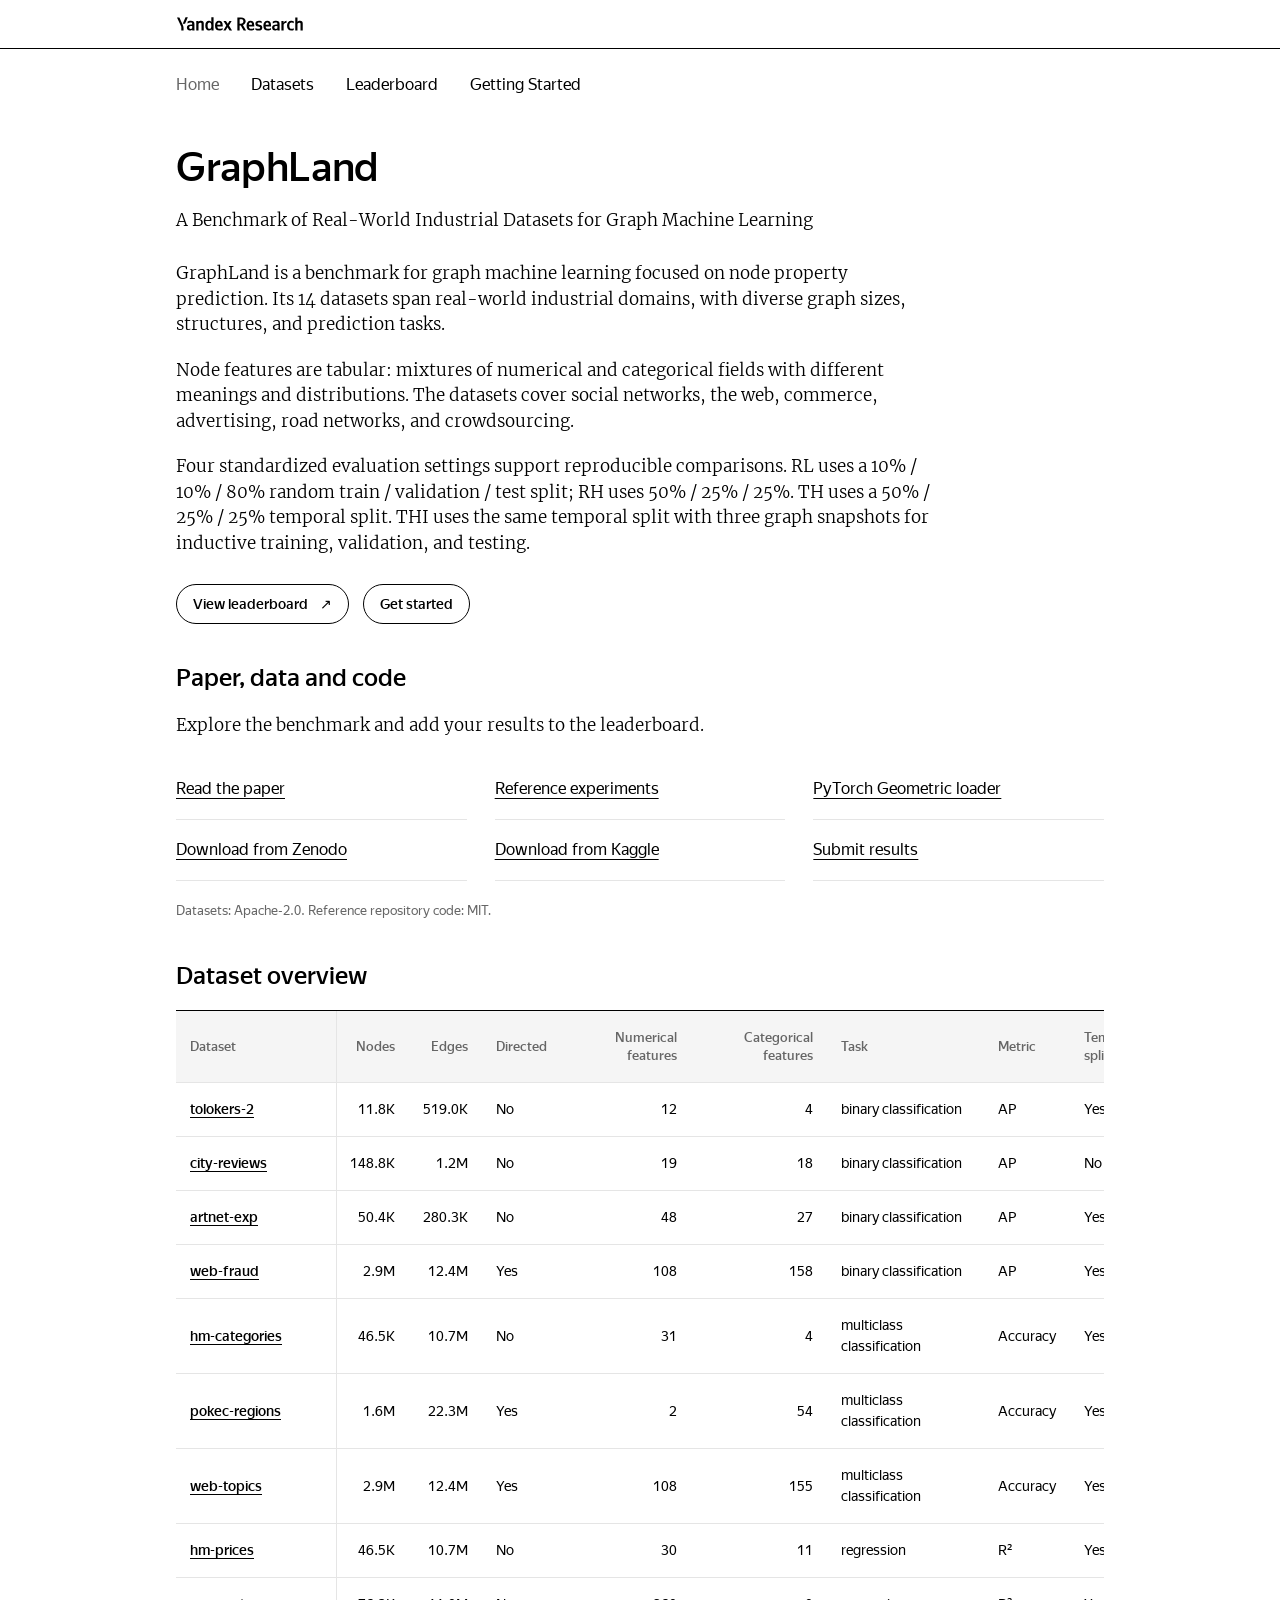
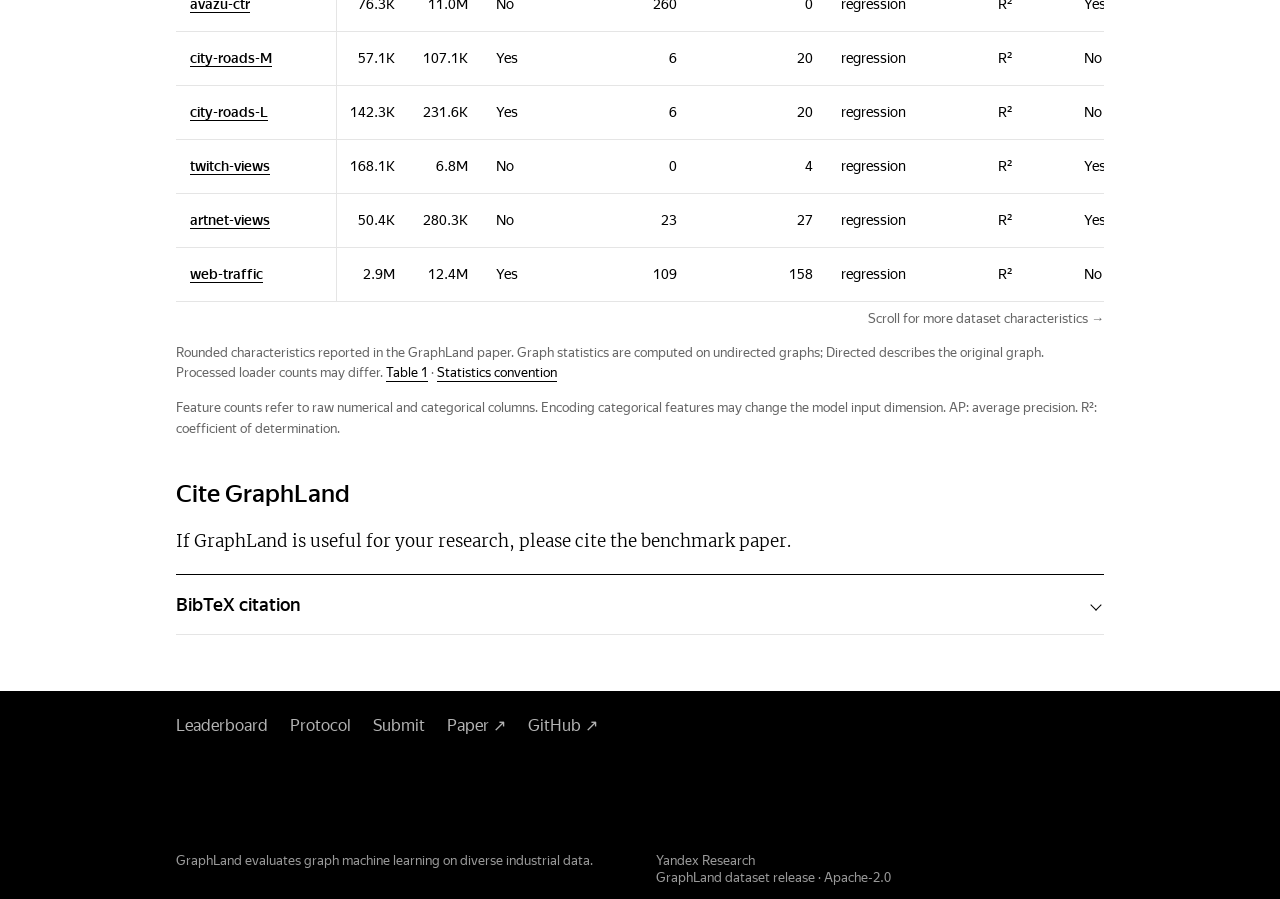
==== site/index.html @ 280f6767 "Add complete readable print layouts for GraphLand pages and model details" ====
<!doctype html>
<html lang="en">
<head>
  <meta charset="utf-8">
  <meta name="viewport" content="width=device-width, initial-scale=1">
  <meta name="description" content="GraphLand: 14 industrial graph datasets, reproducible evaluation settings, documentation and model results.">
  <meta name="theme-color" content="#fff">
  <title>GraphLand: A Benchmark of Real-World Industrial Datasets for Graph Machine Learning · GraphLand</title>
  <link rel="icon" href="favicon.svg" type="image/svg+xml">
  <link rel="preload" href="assets/brand/ys-text-regular.woff2" as="font" type="font/woff2" crossorigin>
  <link rel="preload" href="assets/brand/ys-text-medium.woff2" as="font" type="font/woff2" crossorigin>
  <link rel="preload" href="assets/brand/merriweather-light.woff2" as="font" type="font/woff2" crossorigin>
  <link rel="stylesheet" href="assets/styles.css">
  <script src="assets/navigation.js" defer></script>
  <link rel="stylesheet" href="assets/print.css" media="print">
  <script src="assets/print.js" defer></script>
</head>
<body data-page="home">
<a class="skip-link" href="#main-content">Skip to content</a>
<header class="site-header" data-site-header>
    <div class="shell header-inner">
      <a class="wordmark" href="https://research.yandex.com/" aria-label="Yandex Research home">
        <img class="wordmark-yandex" src="assets/brand/yandex.svg" width="83" height="31" alt="">
        <img class="wordmark-research" src="assets/brand/research.svg" width="99" height="31" alt="">
      </a>

    </div>
  </header><nav class="project-navigation shell" aria-label="GraphLand sections"><a href="index.html" aria-current="page">Home</a><a href="datasets.html">Datasets</a><a href="leaderboard.html">Leaderboard</a><a href="getting-started.html">Getting Started</a></nav><main id="main-content" class="project-page" tabindex="-1"><section class="shell page-intro"><h1>GraphLand</h1><p class="page-lead">A Benchmark of Real-World Industrial Datasets for Graph Machine Learning</p></section><section class="shell article-copy"><p>GraphLand is a benchmark for graph machine learning focused on node property prediction. Its 14 datasets span real-world industrial domains, with diverse graph sizes, structures, and prediction tasks.</p><p>Node features are tabular: mixtures of numerical and categorical fields with different meanings and distributions. The datasets cover social networks, the web, commerce, advertising, road networks, and crowdsourcing.</p><p>Four standardized evaluation settings support reproducible comparisons. RL uses a 10% / 10% / 80% random train / validation / test split; RH uses 50% / 25% / 25%. TH uses a 50% / 25% / 25% temporal split. THI uses the same temporal split with three graph snapshots for inductive training, validation, and testing.</p><div class="page-actions"><a class="button" href="leaderboard.html">View leaderboard <span aria-hidden="true">↗</span></a><a class="button button-secondary" href="getting-started.html">Get started</a></div></section><section class="shell page-section"><h2>Paper, data and code</h2><p class="section-description">Explore the benchmark and add your results to the leaderboard.</p><ul class="project-resources"><li><a class="text-link" href="https://arxiv.org/abs/2409.14500" target="_blank" rel="noopener noreferrer">Read the paper</a></li><li><a class="text-link" href="https://github.com/yandex-research/graphland" target="_blank" rel="noopener noreferrer">Reference experiments</a></li><li><a class="text-link" href="https://pytorch-geometric.readthedocs.io/en/stable/generated/torch_geometric.datasets.GraphLandDataset.html" target="_blank" rel="noopener noreferrer">PyTorch Geometric loader</a></li><li><a class="text-link" href="https://zenodo.org/records/16895532" target="_blank" rel="noopener noreferrer">Download from Zenodo</a></li><li><a class="text-link" href="https://www.kaggle.com/datasets/bazhenovgleb/graphland" target="_blank" rel="noopener noreferrer">Download from Kaggle</a></li><li><a class="text-link" href="https://github.com/ermakov-petr/graphland/issues/new/choose">Submit results</a></li></ul><p class="section-note">Datasets: Apache-2.0. Reference repository code: MIT.</p></section><section class="shell page-section"><h2>Dataset overview</h2><div class="catalog-scroll" role="region" aria-label="GraphLand dataset characteristics" tabindex="0"><table class="data-table dataset-catalog"><caption class="visually-hidden">Characteristics of the 14 GraphLand datasets</caption><thead><tr><th scope="col">Dataset</th><th scope="col">Nodes</th><th scope="col">Edges</th><th scope="col">Directed</th><th scope="col">Numerical features</th><th scope="col">Categorical features</th><th scope="col">Task</th><th scope="col">Metric</th><th scope="col">Temporal split</th></tr></thead><tbody><tr><th scope="row"><a href="datasets.html#tolokers-2">tolokers-2</a></th><td data-print-label="Nodes">11.8K</td><td data-print-label="Edges">519.0K</td><td data-print-label="Directed">No</td><td data-print-label="Numerical features">12</td><td data-print-label="Categorical features">4</td><td data-print-label="Task">binary classification</td><td data-print-label="Metric">AP</td><td data-print-label="Temporal split">Yes</td></tr><tr><th scope="row"><a href="datasets.html#city-reviews">city-reviews</a></th><td data-print-label="Nodes">148.8K</td><td data-print-label="Edges">1.2M</td><td data-print-label="Directed">No</td><td data-print-label="Numerical features">19</td><td data-print-label="Categorical features">18</td><td data-print-label="Task">binary classification</td><td data-print-label="Metric">AP</td><td data-print-label="Temporal split">No</td></tr><tr><th scope="row"><a href="datasets.html#artnet-exp">artnet-exp</a></th><td data-print-label="Nodes">50.4K</td><td data-print-label="Edges">280.3K</td><td data-print-label="Directed">No</td><td data-print-label="Numerical features">48</td><td data-print-label="Categorical features">27</td><td data-print-label="Task">binary classification</td><td data-print-label="Metric">AP</td><td data-print-label="Temporal split">Yes</td></tr><tr><th scope="row"><a href="datasets.html#web-fraud">web-fraud</a></th><td data-print-label="Nodes">2.9M</td><td data-print-label="Edges">12.4M</td><td data-print-label="Directed">Yes</td><td data-print-label="Numerical features">108</td><td data-print-label="Categorical features">158</td><td data-print-label="Task">binary classification</td><td data-print-label="Metric">AP</td><td data-print-label="Temporal split">Yes</td></tr><tr><th scope="row"><a href="datasets.html#hm-categories">hm-categories</a></th><td data-print-label="Nodes">46.5K</td><td data-print-label="Edges">10.7M</td><td data-print-label="Directed">No</td><td data-print-label="Numerical features">31</td><td data-print-label="Categorical features">4</td><td data-print-label="Task">multiclass classification</td><td data-print-label="Metric">Accuracy</td><td data-print-label="Temporal split">Yes</td></tr><tr><th scope="row"><a href="datasets.html#pokec-regions">pokec-regions</a></th><td data-print-label="Nodes">1.6M</td><td data-print-label="Edges">22.3M</td><td data-print-label="Directed">Yes</td><td data-print-label="Numerical features">2</td><td data-print-label="Categorical features">54</td><td data-print-label="Task">multiclass classification</td><td data-print-label="Metric">Accuracy</td><td data-print-label="Temporal split">Yes</td></tr><tr><th scope="row"><a href="datasets.html#web-topics">web-topics</a></th><td data-print-label="Nodes">2.9M</td><td data-print-label="Edges">12.4M</td><td data-print-label="Directed">Yes</td><td data-print-label="Numerical features">108</td><td data-print-label="Categorical features">155</td><td data-print-label="Task">multiclass classification</td><td data-print-label="Metric">Accuracy</td><td data-print-label="Temporal split">Yes</td></tr><tr><th scope="row"><a href="datasets.html#hm-prices">hm-prices</a></th><td data-print-label="Nodes">46.5K</td><td data-print-label="Edges">10.7M</td><td data-print-label="Directed">No</td><td data-print-label="Numerical features">30</td><td data-print-label="Categorical features">11</td><td data-print-label="Task">regression</td><td data-print-label="Metric">R²</td><td data-print-label="Temporal split">Yes</td></tr><tr><th scope="row"><a href="datasets.html#avazu-ctr">avazu-ctr</a></th><td data-print-label="Nodes">76.3K</td><td data-print-label="Edges">11.0M</td><td data-print-label="Directed">No</td><td data-print-label="Numerical features">260</td><td data-print-label="Categorical features">0</td><td data-print-label="Task">regression</td><td data-print-label="Metric">R²</td><td data-print-label="Temporal split">Yes</td></tr><tr><th scope="row"><a href="datasets.html#city-roads-M">city-roads-M</a></th><td data-print-label="Nodes">57.1K</td><td data-print-label="Edges">107.1K</td><td data-print-label="Directed">Yes</td><td data-print-label="Numerical features">6</td><td data-print-label="Categorical features">20</td><td data-print-label="Task">regression</td><td data-print-label="Metric">R²</td><td data-print-label="Temporal split">No</td></tr><tr><th scope="row"><a href="datasets.html#city-roads-L">city-roads-L</a></th><td data-print-label="Nodes">142.3K</td><td data-print-label="Edges">231.6K</td><td data-print-label="Directed">Yes</td><td data-print-label="Numerical features">6</td><td data-print-label="Categorical features">20</td><td data-print-label="Task">regression</td><td data-print-label="Metric">R²</td><td data-print-label="Temporal split">No</td></tr><tr><th scope="row"><a href="datasets.html#twitch-views">twitch-views</a></th><td data-print-label="Nodes">168.1K</td><td data-print-label="Edges">6.8M</td><td data-print-label="Directed">No</td><td data-print-label="Numerical features">0</td><td data-print-label="Categorical features">4</td><td data-print-label="Task">regression</td><td data-print-label="Metric">R²</td><td data-print-label="Temporal split">Yes</td></tr><tr><th scope="row"><a href="datasets.html#artnet-views">artnet-views</a></th><td data-print-label="Nodes">50.4K</td><td data-print-label="Edges">280.3K</td><td data-print-label="Directed">No</td><td data-print-label="Numerical features">23</td><td data-print-label="Categorical features">27</td><td data-print-label="Task">regression</td><td data-print-label="Metric">R²</td><td data-print-label="Temporal split">Yes</td></tr><tr><th scope="row"><a href="datasets.html#web-traffic">web-traffic</a></th><td data-print-label="Nodes">2.9M</td><td data-print-label="Edges">12.4M</td><td data-print-label="Directed">Yes</td><td data-print-label="Numerical features">109</td><td data-print-label="Categorical features">158</td><td data-print-label="Task">regression</td><td data-print-label="Metric">R²</td><td data-print-label="Temporal split">No</td></tr></tbody></table></div><p id="catalog-scroll-hint" class="table-scroll-hint" hidden>Scroll for more dataset characteristics <span aria-hidden="true">→</span></p><p class="table-footnote">Rounded characteristics reported in the GraphLand paper. Graph statistics are computed on undirected graphs; Directed describes the original graph. Processed loader counts may differ. <a class="text-link" href="https://arxiv.org/html/2409.14500v5#S3.T1" target="_blank" rel="noopener noreferrer">Table 1</a> · <a class="text-link" href="https://arxiv.org/html/2409.14500v5#A1.SS2.SSS0.Px1.p1.1" target="_blank" rel="noopener noreferrer">Statistics convention</a></p><p class="table-footnote">Feature counts refer to raw numerical and categorical columns. Encoding categorical features may change the model input dimension. AP: average precision. R²: coefficient of determination.</p></section><section class="shell page-section"><h2>Cite GraphLand</h2><p class="section-description">If GraphLand is useful for your research, please cite the benchmark paper.</p><details class="citation-disclosure"><summary>BibTeX citation</summary><pre class="code-block" tabindex="0"><code class="language-bibtex">@inproceedings{bazhenov2025graphland,
  title={{GraphLand}: Evaluating graph machine learning models on diverse industrial data},
  author={Bazhenov, Gleb and Platonov, Oleg and Prokhorenkova, Liudmila},
  booktitle={The Thirty-Ninth Annual Conference on Neural Information Processing Systems},
  year={2025}
}</code></pre></details></section></main><footer class="site-footer">
    <div class="shell footer-inner">
      <nav class="footer-links" aria-label="GraphLand footer">
        <a href="leaderboard.html#leaderboard">Leaderboard</a>
        <a href="leaderboard.html#protocol">Protocol</a>
        <a href="leaderboard.html#submit">Submit</a>
        <a href="https://arxiv.org/abs/2409.14500" target="_blank" rel="noopener noreferrer">Paper <span aria-hidden="true">↗</span></a>
        <a href="https://github.com/yandex-research/graphland" target="_blank" rel="noopener noreferrer">GitHub <span aria-hidden="true">↗</span></a>
      </nav>
      <div class="footer-bottom">
        <p>GraphLand evaluates graph machine learning on diverse industrial data.</p>
        <div class="footer-meta">
          <a href="https://research.yandex.com/">Yandex Research</a>
          <p>GraphLand dataset release · Apache-2.0</p>
        </div>
      </div>
    </div>
  </footer></body></html>
---- site/assets/styles.css ----
@font-face {
  font-family: YSText;
  src: url("brand/ys-text-light.woff2") format("woff2");
  font-style: normal;
  font-weight: 300;
  font-display: swap;
}

@font-face {
  font-family: YSText;
  src: url("brand/ys-text-regular.woff2") format("woff2");
  font-style: normal;
  font-weight: 400;
  font-display: swap;
}

@font-face {
  font-family: YSText;
  src: url("brand/ys-text-medium.woff2") format("woff2");
  font-style: normal;
  font-weight: 500;
  font-display: swap;
}

@font-face {
  font-family: YSText;
  src: url("brand/ys-text-bold.woff2") format("woff2");
  font-style: normal;
  font-weight: 700;
  font-display: swap;
}

@font-face {
  font-family: Merriweather;
  src: url("brand/merriweather-light.woff2") format("woff2");
  font-style: normal;
  font-weight: 300;
  font-display: swap;
}

:root {
  color-scheme: light;
  --black: #000;
  --white: #fff;
  --yellow: #fed42b;
  --yellow-hover: #f5c400;
  --gray-900: #1a1a1a;
  --gray-700: #666;
  --gray-500: #666;
  --gray-300: #d9d9d9;
  --gray-200: #e5e5e5;
  --gray-100: #f5f5f5;
  --page-padding: 30px;
  --shell: 1360px;
  --radius: 12px;
  --header-height: 63px;
  --shadow: 0 24px 80px rgb(0 0 0 / 12%);
  --font-sans: YSText, "Open Sans", "Helvetica Neue", Arial, sans-serif;
  --font-serif: Merriweather, Georgia, "Times New Roman", serif;
  font-family: var(--font-sans);
  font-synthesis: none;
  text-rendering: optimizeLegibility;
}

*,
*::before,
*::after {
  box-sizing: border-box;
}

/* Component display rules must not reveal controls hidden by application state. */
[hidden] {
  display: none !important;
}

html {
  scroll-behavior: smooth;
  scroll-padding-top: calc(var(--header-height) + 24px);
}

body {
  margin: 0;
  padding-top: var(--header-height);
  min-width: 320px;
  color: var(--black);
  background: var(--white);
  font-size: 16px;
  line-height: 1.5;
}

button,
input {
  font: inherit;
}

button,
a {
  -webkit-tap-highlight-color: transparent;
}

a {
  color: inherit;
  text-decoration: none;
}

p,
h1,
h2,
h3,
dl,
dd {
  margin: 0;
}

ul,
ol {
  margin: 0;
  padding: 0;
}

button {
  color: inherit;
}

:focus-visible {
  outline: 2px solid var(--black);
  outline-offset: 3px;
  box-shadow: 0 0 0 5px var(--white);
}

::selection {
  color: var(--black);
  background: var(--gray-200);
}

.shell {
  width: min(100%, calc(var(--shell) + var(--page-padding) * 2));
  margin-inline: auto;
  padding-inline: var(--page-padding);
}

.visually-hidden {
  position: absolute !important;
  width: 1px !important;
  height: 1px !important;
  padding: 0 !important;
  margin: -1px !important;
  overflow: hidden !important;
  clip: rect(0, 0, 0, 0) !important;
  white-space: nowrap !important;
  border: 0 !important;
}

.skip-link {
  position: fixed;
  z-index: 1000;
  top: 12px;
  left: 12px;
  padding: 10px 16px;
  border-radius: 999px;
  background: var(--black);
  color: var(--white);
  transform: translateY(-150%);
  transition: transform 160ms ease;
}

.skip-link:focus {
  transform: translateY(0);
}

.site-header {
  position: fixed;
  z-index: 50;
  top: 0;
  right: 0;
  left: 0;
  height: var(--header-height);
  border-bottom: 1px solid var(--black);
  background: var(--white);
}

.header-inner {
  display: flex;
  align-items: center;
  justify-content: flex-start;
  height: 100%;
  padding-block: 15px;
}

.wordmark {
  display: inline-flex;
  align-items: center;
  flex: 0 0 auto;
  gap: 0;
  line-height: 1;
}

.wordmark img {
  display: block;
  flex: 0 0 auto;
}

.eyebrow {
  color: var(--gray-700);
  font-size: 14px;
  font-weight: 500;
  letter-spacing: .06em;
  line-height: 1.1;
  text-transform: uppercase;
}

.hero-actions {
  display: flex;
  flex-wrap: wrap;
  gap: 12px;
  margin-top: 32px;
}

.button {
  display: inline-flex;
  align-items: center;
  justify-content: center;
  min-height: 52px;
  padding: 10px 24px;
  border: 1px solid var(--black);
  border-radius: 30px;
  background: var(--white);
  color: var(--black);
  font-size: 18px;
  font-weight: 500;
  line-height: 1.3;
  transition: background-color 160ms ease, border-color 160ms ease, color 160ms ease;
}

.button span {
  margin-left: 12px;
  font-size: 20px;
  font-weight: 400;
  line-height: 1;
}

.button:hover {
  border-color: var(--gray-900);
  background: var(--gray-900);
  color: var(--white);
  text-decoration: none;
}

#submit-results-link {
  background: var(--yellow);
  border-color: transparent;
  color: var(--black);
}

#submit-results-link:hover {
  background: var(--yellow-hover);
}

.review-note {
  display: flex;
  align-items: flex-start;
  max-width: 660px;
  gap: 10px;
  margin-top: 22px;
  color: var(--gray-700);
  font-size: 13px;
}

.review-dot {
  flex: 0 0 auto;
  width: 7px;
  height: 7px;
  margin-top: 6px;
  border-radius: 50%;
  background: var(--black);
}

.result-note h2 {
  font-size: 14px;
  font-weight: 500;
}

.result-note p {
  max-width: var(--reading-width);
  margin-top: 4px;
  color: var(--gray-700);
  font-size: 14px;
}

.demo-notice {
  display: grid;
  grid-template-columns: auto minmax(0, 1fr);
  gap: 20px;
  margin-top: 16px;
  padding-block: 22px;
  border: 1px solid var(--black);
  border-radius: var(--radius);
  background: var(--black);
  color: var(--white);
}

.demo-notice[hidden] {
  display: none;
}

.demo-notice-mark {
  align-self: start;
  padding: 5px 10px;
  border: 1px solid var(--white);
  border-radius: 999px;
  font-size: 12px;
  font-weight: 500;
  letter-spacing: .06em;
  line-height: 1;
  text-transform: uppercase;
}

.demo-notice h2 {
  font-size: 14px;
  font-weight: 500;
}

.demo-notice p {
  max-width: 1100px;
  margin-top: 5px;
  color: var(--gray-300);
  font-size: 14px;
}

.demo-notice code {
  color: var(--white);
  font-size: .92em;
}

.leaderboard-section {
  padding-block: 56px;
}

.leaderboard-controls {
  border-top: 1px solid var(--black);
}

.control-block {
  padding-top: 20px;
}

.tabs {
  display: flex;
  width: fit-content;
  max-width: 100%;
  margin-top: 0;
}

.tabs button {
  border: 0;
  cursor: pointer;
}

.tabs-primary,
.tabs-secondary { gap: 28px; border-bottom: 1px solid var(--gray-200); }
.tabs-primary button,
.tabs-secondary button {
  min-height: 44px;
  padding: 10px 0;
  border-bottom: 2px solid transparent;
  border-radius: 0;
  background: transparent;
  color: var(--gray-700);
  font-size: 16px;
  font-weight: 400;
  line-height: 1.3;
  white-space: nowrap;
}
.tabs-primary button:hover,
.tabs-secondary button:hover { color: var(--black); }
.tabs-primary button[aria-selected="true"],
.tabs-secondary button[aria-selected="true"] {
  border-bottom-color: var(--black);
  color: var(--black);
}

.setting-summary {
  display: flex;
  align-items: baseline;
  gap: 16px;
  min-height: 44px;
  margin-top: 16px;
  padding: 0;
  color: var(--gray-700);
  font-size: 14px;
}

.setting-summary .setting-name {
  flex: 0 0 auto;
  color: var(--black);
  font-weight: 500;
}

.task-control {
  margin-top: 8px;
  overflow-x: auto;
  scrollbar-width: thin;
}

.tabs-secondary {
  width: max-content;
  min-width: 100%;
  max-width: none;
}

.filter-row {
  display: flex;
  align-items: center;
  justify-content: space-between;
  gap: 24px;
  padding-block: 20px;
}

.search-field {
  position: relative;
  display: flex;
  align-items: center;
  width: min(100%, 420px);
  min-height: 52px;
  border: 1px solid var(--gray-300);
  border-radius: 48px;
  transition: border-color 150ms ease;
}

.search-field svg {
  position: absolute;
  left: 14px;
  fill: none;
  stroke: var(--gray-500);
  stroke-linecap: round;
  stroke-width: 1.5;
}

.search-field input {
  width: 100%;
  min-height: 50px;
  padding: 8px 16px 8px 42px;
  border: 0;
  border-radius: inherit;
  background: transparent;
  color: var(--black);
  outline: none;
  font-size: 18px;
  line-height: 1.3;
}

.search-field:focus-within {
  border-color: var(--black);
}

.search-field input:focus-visible {
  outline: 2px solid var(--black);
  outline-offset: 3px;
  box-shadow: 0 0 0 5px var(--white);
}

.search-field input::placeholder {
  color: var(--gray-500);
}

.toggle {
  position: relative;
  display: inline-flex;
  align-items: center;
  flex: 0 0 auto;
  min-height: 44px;
  gap: 10px;
  font-size: 14px;
  cursor: pointer;
}

.toggle input {
  position: absolute;
  width: 1px;
  height: 1px;
  opacity: 0;
}

.toggle-track {
  display: flex;
  align-items: center;
  width: 42px;
  height: 24px;
  padding: 3px;
  border-radius: 999px;
  background: var(--gray-700);
  transition: background-color 160ms ease;
}

.toggle-track span {
  width: 18px;
  height: 18px;
  border-radius: 50%;
  background: var(--white);
  box-shadow: 0 1px 4px rgb(0 0 0 / 18%);
  transition: transform 160ms ease;
}

.toggle input:checked + .toggle-track {
  background: var(--black);
}

.toggle input:checked + .toggle-track span {
  transform: translateX(18px);
}

.toggle input:focus-visible + .toggle-track {
  outline: 2px solid var(--black);
  outline-offset: 3px;
  box-shadow: 0 0 0 5px var(--white);
}

.leaderboard-panel {
  min-width: 0;
}

.filter-feedback {
  display: flex;
  align-items: center;
  justify-content: space-between;
  gap: 16px;
  color: var(--gray-700);
  font-size: 13px;
  line-height: 1.4;
}

.filter-feedback.has-filters {
  padding-bottom: 12px;
}

.filter-feedback p {
  min-width: 0;
  overflow-wrap: anywhere;
}

.reset-filters {
  flex: 0 0 auto;
  min-height: 44px;
  padding: 6px 0;
  border: 0;
  background: transparent;
  color: var(--black);
  font-size: inherit;
  font-weight: 500;
  text-decoration: underline;
  text-underline-offset: 3px;
  cursor: pointer;
}

.reset-filters:hover {
  color: var(--gray-700);
}

.table-scroll-hint {
  margin-top: 8px;
  color: var(--gray-700);
  font-size: 13px;
  line-height: 1.4;
  text-align: right;
}

.table-meta {
  display: flex;
  align-items: center;
  justify-content: space-between;
  gap: 24px;
  min-height: 46px;
  padding: 12px 0;
  color: var(--gray-700);
  font-size: 13px;
}

.metric-note {
  text-align: right;
}

.table-scroll {
  max-width: 100%;
  max-height: 74vh;
  overflow: auto;
  overscroll-behavior: contain;
  border-top: 1px solid var(--black);
  border-bottom: 1px solid var(--gray-200);
  scrollbar-color: var(--gray-300) transparent;
}

.table-scroll:focus-visible,
.catalog-scroll:focus-visible {
  outline-offset: 4px;
}

.data-table {
  --table-cell-inline: 14px;
  width: 100%;
  border-collapse: separate;
  border-spacing: 0;
  font-family: var(--font-sans);
  font-size: 14px;
  line-height: 1.5;
  font-variant-numeric: tabular-nums;
}

.data-table th,
.data-table td {
  padding: 16px var(--table-cell-inline);
  border-bottom: 1px solid var(--gray-200);
  background: var(--white);
  vertical-align: middle;
}

.data-table thead th {
  height: 72px;
  padding-block: 14px;
  background: var(--gray-100);
  color: var(--gray-700);
  font-size: 13px;
  font-weight: 500;
  line-height: 1.35;
}

.data-table tbody tr:last-child > * { border-bottom: 0; }
.data-table tbody tr:hover > *,
.data-table tbody tr:focus-within > * { background: var(--gray-100); }
.data-table tbody th a,
.data-table .model-button strong { text-decoration: underline; text-underline-offset: 3px; }
.data-table tbody th a:hover { color: var(--gray-700); }

#leaderboard-table { min-width: 860px; }
#leaderboard-table th,
#leaderboard-table td { min-width: 145px; text-align: right; }
#leaderboard-table thead th { position: sticky; z-index: 4; top: 0; }
#leaderboard-table th:first-child,
#leaderboard-table td:first-child {
  position: sticky;
  left: 0;
  min-width: 235px;
  max-width: 280px;
  text-align: left;
  box-shadow: 1px 0 0 var(--gray-200);
}
#leaderboard-table th:first-child { z-index: 6; }
#leaderboard-table td:first-child { z-index: 2; }

.sort-button {
  display: inline-flex;
  align-items: center;
  justify-content: flex-end;
  width: 100%;
  min-height: 44px;
  padding: 3px 0;
  border: 0;
  background: transparent;
  color: inherit;
  text-align: right;
  cursor: pointer;
}

#leaderboard-table th:first-child .sort-button {
  justify-content: flex-start;
  text-align: left;
}

.sort-button:hover {
  color: var(--black);
}

.sort-label {
  display: flex;
  flex-direction: column;
  align-items: flex-end;
  gap: 2px;
}

#leaderboard-table th:first-child .sort-label {
  align-items: flex-start;
}

.sort-label small {
  color: var(--gray-500);
  font-size: 12px;
  font-weight: 400;
}

.sort-indicator {
  width: 14px;
  margin-left: 7px;
  color: var(--black);
  font-size: 12px;
  text-align: center;
}

.model-button {
  display: inline-flex;
  flex-direction: column;
  gap: 3px;
  max-width: 100%;
  padding: 0;
  border: 0;
  background: transparent;
  text-align: left;
  cursor: pointer;
}

.model-button strong {
  overflow: hidden;
  color: var(--black);
  font-size: inherit;
  font-weight: 500;
  text-overflow: ellipsis;
  white-space: nowrap;
}

.model-button:hover strong {
  color: var(--gray-700);
  text-decoration: underline;
  text-underline-offset: 3px;
}

.model-button span {
  overflow: hidden;
  max-width: 220px;
  color: var(--gray-700);
  font-size: 12px;
  text-overflow: ellipsis;
  white-space: nowrap;
}

.model-cell-badges {
  display: flex;
  flex-wrap: wrap;
  gap: 5px;
  margin-top: 8px;
}

.mini-badge,
.badge {
  display: inline-flex;
  align-items: center;
  width: fit-content;
  border-radius: 999px;
  white-space: nowrap;
}

.mini-badge {
  padding: 3px 7px;
  background: var(--gray-100);
  color: var(--gray-700);
  font-size: 12px;
  font-weight: 500;
  letter-spacing: .04em;
  text-transform: uppercase;
}

.mini-badge.code {
  background: var(--black);
  color: var(--white);
}

.mini-badge.reproduced {
  background: var(--gray-200);
  color: var(--black);
}

.metric-value {
  color: var(--black);
  font-size: inherit;
  font-weight: 500;
  white-space: nowrap;
}

.metric-missing,
.metric-na {
  color: var(--gray-500);
  font-size: 14px;
}

.metric-na {
  font-size: 12px;
  font-weight: 500;
  letter-spacing: .04em;
}

.empty-state,
.load-error {
  padding: 32px 0;
  border-top: 1px solid var(--black);
  border-bottom: 1px solid var(--gray-200);
}

.empty-state h3,
.load-error h3 {
  margin-top: 0;
  font-size: var(--subheading-size);
  font-weight: 500;
  line-height: 1.2;
}

.empty-state p,
.load-error p {
  max-width: var(--reading-width);
  margin-top: 12px;
  color: var(--gray-700);
}

.text-link {
  display: inline-flex;
  margin-top: 22px;
  color: var(--black);
  font-weight: 500;
  text-decoration: underline;
  text-underline-offset: 4px;
}

.text-link span {
  margin-left: 8px;
}

.noscript-note {
  margin-top: 18px;
  padding: 18px;
  background: var(--gray-100);
}

.noscript-note a {
  color: var(--black);
  text-decoration: underline;
}

.legend-list {
  border-top: 1px solid var(--black);
}

.legend-list > div {
  display: grid;
  grid-template-columns: 160px minmax(0, 1fr);
  gap: 30px;
  padding-block: 20px;
  border-bottom: 1px solid var(--gray-200);
}

.legend-list dt {
  font-weight: 500;
}

.legend-list dd {
  color: var(--black);
}

.protocol-grid {
  display: grid;
  grid-template-columns: repeat(2, minmax(0, 1fr));
  gap: 28px;
}

.protocol-grid article {
  display: flex;
  min-width: 0;
  flex-direction: column;
  padding: 20px 0;
  border-top: 1px solid var(--black);
}

.protocol-grid article:last-child {
  border-right: 0;
}

.protocol-grid .protocol-highlight {
  background: var(--white);
}

.protocol-code {
  color: var(--gray-500);
  font-size: 13px;
  font-weight: 500;
}

.protocol-grid h3 {
  margin-top: 12px;
  letter-spacing: normal;
}

.protocol-grid p {
  margin-top: 16px;
}

.protocol-file {
  margin-top: auto;
  padding-top: 20px;
  color: var(--gray-500);
  font-family: ui-monospace, SFMono-Regular, Menlo, Consolas, monospace;
  font-size: 11px;
}

.protocol-callout {
  margin-top: 28px;
  padding-top: 24px;
  border-top: 1px solid var(--gray-200);
}

.protocol-callout p {
  margin-top: 16px;
}

.protocol-callout > strong {
  font-size: var(--subheading-size);
  font-weight: 500;
}

.steps-list {
  list-style: none;
  border-top: 1px solid var(--black);
}

.steps-list li {
  display: grid;
  grid-template-columns: 52px 1fr;
  align-items: baseline;
  padding-block: 18px;
  border-bottom: 1px solid var(--gray-200);
}

.steps-list span {
  color: var(--gray-700);
  font-size: 14px;
}

.public-warning {
  max-width: var(--reading-width);
}

.site-footer {
  padding-block: 28px 15px;
  border-top: 1px solid var(--black);
  background: var(--black);
  color: var(--white);
}

.footer-inner {
  display: block;
}

.footer-bottom {
  display: flex;
  gap: 32px;
  margin-top: 144px;
}

.footer-inner p {
  margin: 0;
  color: #999;
  font-size: 15px;
  line-height: 1.3;
}

.footer-bottom > p,
.footer-meta {
  width: 50%;
}

.footer-links {
  display: flex;
  flex-wrap: wrap;
  justify-content: flex-start;
  gap: 22px;
  color: #b3b3b3;
  font-size: 20px;
  line-height: 1.25;
}

.footer-links a {
  margin-bottom: 16px;
}

.footer-links a:hover {
  color: var(--white);
}

.footer-inner .footer-meta {
  align-self: flex-end;
  color: #999;
  font-size: 15px;
  line-height: 1.3;
}

.footer-meta a:hover {
  color: var(--white);
}

.model-dialog {
  width: min(760px, calc(100vw - 40px));
  max-height: min(860px, calc(100vh - 40px));
  max-height: min(860px, calc(100dvh - 40px));
  margin: auto;
  padding: 0;
  overflow: hidden;
  border: 0;
  background: var(--white);
  color: var(--black);
  box-shadow: var(--shadow);
}

.model-dialog::backdrop {
  background: rgb(0 0 0 / 52%);
  backdrop-filter: blur(3px);
}

.model-dialog[open] {
  display: flex;
  flex-direction: column;
}

.error-actions {
  display: flex;
  flex-wrap: wrap;
  align-items: center;
  justify-content: flex-start;
  gap: 16px;
  margin-top: 24px;
}

.error-actions .text-link {
  margin-top: 0;
}

.build-info {
  margin-top: 20px;
  color: var(--gray-700);
  font-size: 13px;
}

.build-info a {
  text-decoration: underline;
}

.result-details-heading {
  margin-top: 32px;
  font-size: var(--subheading-size);
  font-weight: 500;
  line-height: 1.2;
}

.mini-badge.synthetic,
.badge.synthetic {
  background: var(--black);
  color: var(--white);
}

button:disabled {
  cursor: default;
}

#retry-load[aria-disabled="true"] {
  cursor: wait;
}

.dialog-shell {
  min-height: 0;
  overscroll-behavior: contain;
  overflow-y: auto;
  padding: 24px 34px;
}

.dialog-shell:focus-visible {
  outline-offset: -3px;
  box-shadow: none;
}

.dialog-header {
  flex: 0 0 auto;
  display: flex;
  align-items: center;
  justify-content: space-between;
  gap: 24px;
  padding: 16px 34px;
  border-bottom: 1px solid var(--gray-200);
  background: var(--white);
}

.dialog-title {
  font-size: var(--section-heading-size);
  font-weight: 500;
  letter-spacing: var(--section-heading-tracking);
  line-height: var(--section-heading-line);
  overflow-wrap: anywhere;
}

.dialog-header > div { min-width: 0; }

.dialog-close {
  position: relative;
  flex: 0 0 auto;
  width: 44px;
  height: 44px;
  padding: 0;
  border: 0;
  border-radius: 50%;
  background: var(--gray-100);
  cursor: pointer;
}

.dialog-close:hover {
  background: var(--gray-200);
}

.dialog-close span {
  position: absolute;
  top: 21px;
  left: 13px;
  width: 18px;
  height: 1.5px;
  background: var(--black);
  transform: rotate(45deg);
}

.dialog-close span:last-child {
  transform: rotate(-45deg);
}

.dialog-badges {
  display: flex;
  flex-wrap: wrap;
  gap: 7px;
  margin-top: 24px;
}

.badge {
  padding: 7px 11px;
  background: var(--gray-100);
  color: var(--gray-700);
  font-size: 12px;
  font-weight: 500;
}

.badge.positive {
  background: var(--black);
  color: var(--white);
}

.badge.accent {
  background: var(--gray-200);
  color: var(--black);
}

.dialog-lead {
  margin-top: 24px;
  color: var(--gray-700);
}

.detail-list {
  margin-top: 34px;
  border-top: 1px solid var(--black);
}

.detail-list > div {
  display: grid;
  grid-template-columns: minmax(145px, .45fr) minmax(0, 1fr);
  gap: 24px;
  padding-block: 15px;
  border-bottom: 1px solid var(--gray-200);
}

.detail-list dt {
  color: var(--gray-500);
  font-size: 13px;
}

.detail-list dd {
  min-width: 0;
  overflow-wrap: anywhere;
  font-size: 14px;
  white-space: pre-wrap;
}

.detail-list a {
  color: var(--black);
  text-decoration: underline;
  text-decoration-thickness: 1px;
  text-underline-offset: 3px;
}

@media (max-width: 1600px) {
  :root {
    --page-padding: 20px;
    --shell: 928px;
    --header-height: 49px;
  }

  .header-inner {
    padding-block: 8px;
  }

  .wordmark-yandex {
    width: 59px;
    height: 22px;
  }

  .wordmark-research {
    width: 70px;
    height: 22px;
  }

  .button {
    min-height: 40px;
    padding: 10px 16px;
    font-size: 14px;
  }

  .button span {
    font-size: 14px;
  }

  .search-field {
    min-height: 40px;
  }

  .search-field input {
    min-height: 38px;
    font-size: 14px;
  }

  .site-footer {
    padding-block: 24px 12px;
  }

  .footer-bottom {
    margin-top: 100px;
  }

  .footer-links {
    font-size: 16px;
    line-height: 1.3;
  }

  .footer-inner p,
  .footer-inner .footer-meta {
    font-size: 13px;
  }

  .leaderboard-section {
    padding-block: 36px;
  }
}

@media (max-width: 1100px) {
  :root {
    --page-padding: 20px;
  }

  .protocol-grid {
    grid-template-columns: repeat(2, 1fr);
  }

  .protocol-grid article:nth-child(2) {
    border-right: 0;
  }

  .protocol-grid article:nth-child(-n + 2) {
    border-bottom: 0;
  }
}

@media (max-width: 999px) {
  :root {
    --shell: 696px;
  }
}

@media (max-width: 767px) {
  :root {
    --page-padding: 16px;
    --header-height: 53px;
  }

  .shell {
    width: 100%;
  }

  .header-inner {
    padding-block: 10px;
  }

  .wordmark-yandex {
    width: 75px;
    height: 28px;
  }

  .wordmark-research {
    width: 89px;
    height: 28px;
  }

  .hero-actions {
    margin-top: 28px;
  }

  .leaderboard-section {
    padding-block: 32px;
  }

  .tabs-secondary {
    width: max-content;
    min-width: 100%;
  }

  .task-control {
    overflow-x: auto;
    scrollbar-width: thin;
  }

  .filter-row {
    align-items: flex-start;
    flex-direction: column;
    gap: 12px;
  }

  .search-field {
    width: 100%;
    min-height: 44px;
  }

  .search-field input {
    min-height: 42px;
    font-size: 16px;
  }

  .site-footer {
    padding-block: 36px 24px;
  }

  .footer-links {
    flex-direction: column;
    align-items: flex-start;
    gap: 10px;
    font-size: 20px;
    line-height: 1.4;
  }

  .footer-links a {
    margin-bottom: 0;
  }

  .footer-bottom {
    flex-direction: column-reverse;
    gap: 32px;
    margin-top: 52px;
  }

  .footer-bottom > p,
  .footer-meta {
    width: 100%;
  }

  .footer-inner p,
  .footer-inner .footer-meta {
    font-size: 14px;
    line-height: 1.4;
  }

  .protocol-callout {
    grid-template-columns: 1fr;
    gap: 12px;
  }

  .protocol-callout p {
    grid-column: 1;
  }
}

@media (max-width: 560px) {
  :root {
    --page-padding: 16px;
  }

  .hero-actions {
    align-items: stretch;
    flex-direction: column;
    margin-top: 28px;
  }

  .hero-actions .button {
    width: 100%;
  }

  .setting-summary {
    align-items: flex-start;
    flex-direction: column;
    gap: 5px;
  }

  .tabs-primary {
    width: fit-content;
  }

  .tabs-primary button {
    min-width: 0;
    padding-inline: 0;
  }

  .table-meta {
    align-items: flex-start;
    flex-direction: column;
    gap: 2px;
  }

  .metric-note {
    text-align: left;
  }

  #leaderboard-table {
    --model-column-width: min(165px, calc(100vw - 182px));
    table-layout: fixed;
    width: calc(var(--model-column-width) + var(--dataset-count, 3) * 150px);
    min-width: 0;
  }

  #leaderboard-table th,
  #leaderboard-table td {
    width: 150px;
    min-width: 150px;
    max-width: 150px;
  }

  #leaderboard-table th:first-child,
  #leaderboard-table td:first-child {
    width: var(--model-column-width);
    min-width: var(--model-column-width);
    max-width: var(--model-column-width);
  }

  .model-button,
  .model-button strong,
  .model-button span {
    width: 100%;
    max-width: 100%;
    min-width: 0;
  }

  .model-button span {
    font-size: 12px;
  }

  .protocol-grid {
    grid-template-columns: 1fr;
  }

  .protocol-grid article,
  .protocol-grid article:nth-child(2) {
    border-right: 0;
    border-bottom: 0;
  }

  .protocol-grid article:last-child {
    border-bottom: 0;
  }

  .footer-links {
    justify-content: flex-start;
  }

  .dialog-shell {
    padding: 22px;
  }

  .dialog-header {
    padding: 12px 22px;
  }

  .detail-list > div {
    grid-template-columns: 1fr;
    gap: 5px;
  }
}

@media (prefers-reduced-motion: reduce) {
  html {
    scroll-behavior: auto;
  }

  *,
  *::before,
  *::after {
    scroll-behavior: auto !important;
    transition-duration: .01ms !important;
    animation-duration: .01ms !important;
    animation-iteration-count: 1 !important;
  }
}

/* Shared Research-inspired page system. Roles use one scale on all routes. */
:root {
  --page-heading-size: 48px;
  --page-heading-line: 1;
  --section-heading-size: 32px;
  --section-heading-line: 1.1;
  --section-heading-tracking: -.004em;
  --subheading-size: 24px;
  --prose-size: 22px;
  --reading-width: 760px;
  --code-width: 920px;
  --resource-size: 18px;
  --navigation-size: 20px;
  --intro-spacing: 40px;
  --section-spacing: 56px;
}
.project-navigation {
  position: relative;
  display: flex;
  align-items: center;
  gap: 32px;
  padding-top: 24px;
  padding-bottom: 14px;
  overflow-x: auto;
  white-space: nowrap;
  scrollbar-width: thin;
}
.project-navigation a {
  flex: 0 0 auto;
  padding-block: 8px;
  border-bottom: 2px solid transparent;
  color: var(--black);
  font-size: var(--navigation-size);
  font-weight: 400;
  line-height: 1.2;
}
.project-navigation a:hover,
.project-navigation a[aria-current="page"] { color: var(--gray-700); }
.project-page { padding-bottom: 56px; }
.page-intro { padding-top: var(--intro-spacing); padding-bottom: 28px; }
.page-intro h1 {
  max-width: 1100px;
  margin: 0;
  font-family: var(--font-sans);
  font-size: var(--page-heading-size);
  line-height: var(--page-heading-line);
  font-weight: 500;
  letter-spacing: -.008em;
}
.page-lead,
.article-copy > p,
.dataset-description > p:not(.dataset-tags),
.section-description,
.guide-notes li,
.legend-list dd,
.protocol-grid p,
.steps-list p,
.dialog-lead {
  max-width: var(--reading-width);
  font-family: var(--font-serif);
  font-size: var(--prose-size);
  font-weight: 300;
  line-height: 1.5;
}
.page-lead { margin-top: 32px; max-width: var(--reading-width); }
.page-lead a,
.article-copy > p a,
.section-description a,
.dataset-description > p:not(.dataset-tags) a,
.guide-notes li a,
.table-footnote a {
  display: inline;
  margin-top: 0;
  font-weight: inherit;
}
.article-copy > p, .section-description { margin-bottom: 20px; }
.page-actions { display: flex; flex-wrap: wrap; gap: 14px; margin-block: 28px 0; }
.page-intro .review-note { margin-top: 16px; max-width: var(--reading-width); }
.project-page .leaderboard-section { padding-block: 24px 0; }
.page-section { margin-top: var(--section-spacing); }
.page-section > h2,
.dataset-description > h2 {
  margin-bottom: 20px;
  font-family: var(--font-sans);
  font-size: var(--section-heading-size);
  font-weight: 500;
  line-height: var(--section-heading-line);
  letter-spacing: var(--section-heading-tracking);
}
.project-page h3 { font-size: var(--subheading-size); font-weight: 500; line-height: 1.2; }
.project-resources { list-style: none; display: grid; grid-template-columns: repeat(3, 1fr); gap: 0 28px; margin-bottom: 20px; }
.project-resources li { padding-block: 18px; border-bottom: 1px solid var(--gray-200); }
.project-resources .text-link { margin-top: 0; font-size: var(--resource-size); font-weight: 400; }
.text-link:hover { color: var(--gray-700); }
.catalog-scroll { max-width: 100%; overflow-x: auto; border-top: 1px solid var(--black); border-bottom: 1px solid var(--gray-200); scrollbar-color: var(--gray-300) transparent; }
.dataset-catalog { min-width: 1000px; }
.dataset-catalog th, .dataset-catalog td { text-align: left; }
.dataset-catalog th:first-child { position: sticky; left: 0; z-index: 1; min-width: 160px; box-shadow: 1px 0 0 var(--gray-200); }
.dataset-catalog tbody th { font-weight: 500; }
.dataset-catalog :is(th, td):is(:nth-child(2), :nth-child(3), :nth-child(5), :nth-child(6)) { text-align: right; }
.dataset-catalog td:nth-child(2), .dataset-catalog td:nth-child(3) { white-space: nowrap; }
.table-footnote, .section-note { margin-top: 14px; color: var(--gray-700); font-size: 13px; line-height: 1.6; }
.dataset-index { display: grid; grid-template-columns: repeat(3, minmax(0, 1fr)); gap: 0 28px; padding-block: 0 28px; }
.dataset-index a { display: flex; align-items: center; min-width: 0; min-height: 44px; padding-block: 12px; border-bottom: 1px solid var(--gray-200); font-size: var(--resource-size); line-height: 1.4; overflow-wrap: anywhere; }
.dataset-index a:hover { color: var(--gray-700); }
.dataset-description { position: relative; border-top: 1px solid var(--black); padding-block: 28px; }
.dataset-anchor { display: block; position: absolute; top: 0; }
.dataset-tags { display: flex; flex-wrap: wrap; gap: 12px 20px; margin-top: 18px; }
.dataset-tags a { display: inline-flex; align-items: center; min-height: 32px; font-size: 14px; color: var(--gray-700); text-decoration: underline; text-underline-offset: 3px; }
.dataset-tags a:hover { color: var(--black); }
.code-block { max-width: var(--code-width); margin: 20px 0; padding: 24px; overflow-x: auto; border: 1px solid var(--gray-200); border-radius: 0; background: var(--gray-100); font-size: 14px; line-height: 1.7; tab-size: 4; }
.code-block code { font-family: ui-monospace, SFMono-Regular, Menlo, Consolas, monospace; font-size: inherit; }
.code-example { max-width: var(--code-width); margin: 20px 0; border: 1px solid var(--gray-200); background: var(--gray-100); }
.code-example .code-block { margin: 0; border: 0; padding-top: 8px; }
.code-toolbar { display: flex; align-items: center; justify-content: flex-end; gap: 16px; padding: 4px 24px 0; }
.copy-code { flex: 0 0 auto; min-height: 44px; border: 0; padding: 8px 0; background: transparent; color: var(--black); font-size: 13px; text-decoration: underline; text-underline-offset: 3px; cursor: pointer; }
.copy-code:hover { color: var(--gray-700); }
.copy-code[aria-disabled="true"] { color: var(--gray-700); cursor: wait; }
.copy-status { min-width: 0; margin-right: auto; color: var(--gray-700); font-size: 13px; line-height: 1.4; }
.syntax-keyword { color: #6f42c1; }
.syntax-string { color: #0b7250; }
.syntax-comment { color: #666; }
.syntax-number { color: #9a3b00; }
.guide-notes { max-width: var(--reading-width); padding-left: 22px; }
.project-page p > code, .guide-notes li > code { font-family: ui-monospace, SFMono-Regular, Menlo, Consolas, monospace; font-size: .9em; overflow-wrap: anywhere; }
.guide-notes li { margin-bottom: 16px; }
.protocol-disclosure, .citation-disclosure { border-top: 1px solid var(--black); border-bottom: 1px solid var(--gray-200); }
.protocol-disclosure > summary, .citation-disclosure > summary { display: flex; align-items: center; justify-content: space-between; gap: 16px; min-height: 44px; cursor: pointer; padding-block: 16px; list-style: none; font-size: var(--subheading-size); font-weight: 500; }
.protocol-disclosure > summary::-webkit-details-marker, .citation-disclosure > summary::-webkit-details-marker { display: none; }
.protocol-disclosure > summary::after, .citation-disclosure > summary::after { content: ""; flex: 0 0 8px; height: 8px; margin-right: 4px; border-right: 1px solid currentColor; border-bottom: 1px solid currentColor; transform: rotate(45deg); }
.protocol-disclosure[open] > summary::after, .citation-disclosure[open] > summary::after { transform: rotate(225deg); }
.protocol-disclosure > summary:hover, .citation-disclosure > summary:hover { color: var(--gray-700); }
.protocol-disclosure[open] > summary { margin-bottom: 24px; }
@media (max-width: 1600px) {
  :root {
    --page-heading-size: 40px;
    --section-heading-size: 24px;
    --section-heading-line: 1.2;
    --section-heading-tracking: normal;
    --subheading-size: 18px;
    --prose-size: 17px;
    --resource-size: 16px;
    --navigation-size: 16px;
    --intro-spacing: 28px;
    --section-spacing: 40px;
  }
  .project-navigation { padding-top: 18px; }
  .project-navigation a { line-height: 1.3; }
  .page-lead { margin-top: 20px; }
}
@media (max-width: 767px) {
  :root { --page-heading-size: 30px; --page-heading-line: 1.08; --prose-size: 15px; --intro-spacing: 24px; --section-spacing: 32px; }
  .project-navigation { gap: 24px; padding-top: 12px; padding-bottom: 8px; }
  .page-intro h1 { letter-spacing: -.004em; }
  .page-lead { margin-top: 20px; }
  .page-actions { gap: 12px; margin-block: 24px 0; }
  .page-actions .button { width: 100%; }
  .legend-list > div { grid-template-columns: 1fr; gap: 8px; }
  .project-resources { grid-template-columns: 1fr; }
  .dataset-description { padding-block: 24px; }
  .code-block { font-size: 13px; padding: 16px; }
  .code-toolbar { padding-inline: 16px; }
  .dataset-index { grid-template-columns: repeat(2, minmax(0, 1fr)); gap: 0 20px; }
  .project-page { padding-bottom: 40px; }
}

@media (max-width: 560px) {
  .data-table { --table-cell-inline: 12px; }
  .project-navigation {
    display: grid;
    grid-template-columns: repeat(2, minmax(0, 1fr));
    gap: 0 24px;
    overflow: visible;
  }
  .project-navigation a {
    min-width: 0;
    min-height: 44px;
    display: flex;
    align-items: center;
  }
}

@media (forced-colors: active) {
  .wordmark { forced-color-adjust: none; background: #fff; }
  .wordmark:focus-visible { outline-color: Highlight; box-shadow: 0 0 0 5px Canvas; }
  .dialog-close { forced-color-adjust: none; border: 1px solid ButtonText; background: ButtonFace; }
  .dialog-close span { top: 20px; left: 12px; background: ButtonText; }
  .dialog-close:hover { background: Highlight; }
  .dialog-close:hover span { background: HighlightText; }
  .dialog-close:focus-visible { outline-color: Highlight; box-shadow: 0 0 0 5px Canvas; }
  .toggle-track, .toggle-track span { transition: none; }
  .toggle-track {
    forced-color-adjust: none;
    padding: 2px;
    border: 1px solid CanvasText;
    background: Canvas;
  }
  .toggle-track span { background: CanvasText; box-shadow: none; }
  .toggle input:checked + .toggle-track { background: Highlight; }
  .toggle input:checked + .toggle-track span { background: HighlightText; }
  .toggle input:focus-visible + .toggle-track { outline-color: Highlight; box-shadow: none; }
  .project-navigation a { border-bottom: 0; }
  .project-navigation a[aria-current="page"] { text-decoration: underline; text-underline-offset: 4px; }
  .tabs button { border-bottom: 0; }
  .tabs button[aria-selected="true"] { border-bottom: 2px solid Highlight; }
}

/* Transient print copies never participate in the screen interface. */
.print-model-details, .print-tables { display: none; }
---- site/assets/print.css ----
/* Printed pages retain every current value without horizontal scrolling. */
@media print {
  @page { size: auto; margin: 15mm; }
  :root {
    --page-padding: 0px; --shell: 100%; --header-height: 0px;
    --page-heading-size: 24pt; --page-heading-line: 1.15;
    --section-heading-size: 16pt; --section-heading-line: 1.2;
    --subheading-size: 13pt; --prose-size: 11pt;
    --intro-spacing: 12pt; --section-spacing: 18pt;
  }
  html { scroll-behavior: auto; }
  body { min-width: 0; padding: 0; color: #000; background: #fff; font-size: 10pt; line-height: 1.4; forced-color-adjust: none; }
  .shell { width: 100%; max-width: none; padding-inline: 0; }
  .site-header { position: static; height: auto; margin-bottom: 12pt; background: #fff; }
  .header-inner { height: auto; padding: 0 0 8pt; }
  .skip-link, .project-navigation, .page-actions, .dataset-index, .code-toolbar,
  .table-scroll-hint, .filter-row, #reset-filters, .sort-indicator,
  .dialog-close { display: none !important; }
  .project-page { padding-bottom: 0; }
  .page-intro { padding: 0 0 12pt; }
  .page-lead { margin-top: 12pt; }
  .page-section { margin-top: 14pt; }
  .page-section > h2, .dataset-description > h2 { margin-bottom: 8pt; }
  .article-copy > p, .section-description { margin-bottom: 10pt; }
  .project-resources { grid-template-columns: repeat(2, minmax(0, 1fr)); gap: 0 14pt; }
  .project-resources li { padding-block: 8pt; }
  .dataset-description { padding-block: 12pt; }
  .dataset-tags { margin-top: 6pt; }
  .dataset-tags a { min-height: 16pt; }
  h1, h2, h3, summary { break-after: avoid; }
  p, li { orphans: 3; widows: 3; }
  .legend-list > div, .dataset-description { break-inside: avoid; }
  .legend-list > div { grid-template-columns: 70pt minmax(0, 1fr); gap: 12pt; padding-block: 6pt; }
  .steps-list li { padding-block: 6pt; break-inside: avoid; }
  .page-section:has(> .citation-disclosure) { break-inside: avoid; }
  .protocol-disclosure:not([open]), .citation-disclosure:not([open]) { display: none; }
  .guide-notes li { margin-bottom: 6pt; }
  .tabs { max-width: 100%; border: 0; }
  .tabs button:not([aria-selected="true"]) { display: none; }
  .tabs button[aria-selected="true"] { padding: 0; min-height: 0; border: 0; white-space: normal; color: #000; }
  .task-control, .catalog-scroll, .table-scroll { overflow: visible; max-height: none; border: 0; }
  .setting-summary { display: block; min-height: 0; margin-top: 6pt; }
  .setting-summary .setting-name { display: block; margin-bottom: 4pt; }
  .control-block, .task-control { padding-top: 0; margin-top: 8pt; }
  .table-meta { display: block; margin-block: 10pt; }
  .filter-feedback { margin-top: 6pt; }
  .data-table, .data-table tbody, .data-table tr { display: block; }
  #leaderboard-table, .dataset-catalog { width: 100%; min-width: 0; }
  .data-table thead { display: none; }
  .data-table tbody tr { border-top: 1px solid #000; margin-bottom: 12pt; padding-top: 6pt; break-inside: avoid; }
  .data-table tbody :is(th, td) {
    position: static !important; display: grid !important;
    grid-template-columns: minmax(0, 3fr) minmax(0, 4fr); gap: 10pt;
    width: auto !important; min-width: 0 !important; max-width: none !important;
    padding: 4pt 0 !important; height: auto; box-shadow: none !important;
    border-bottom: 1px solid #ddd; background: #fff !important;
    font-size: 10pt; line-height: 1.4; text-align: right;
    white-space: normal !important; overflow-wrap: anywhere;
  }
  .data-table tbody :is(th, td)::before { content: attr(data-print-label); text-align: left; font-weight: 400; color: #444; }
  .data-table tbody tr > :first-child { display: block !important; padding-bottom: 8pt !important; text-align: left !important; }
  .data-table tbody tr > :first-child::before { content: none; }
  .model-button { font-size: 12pt; }
  .model-button strong { text-decoration: none !important; }
  .model-button span { font-size: 10pt; }
  #leaderboard-table .metadata-link { display: block; width: auto; height: auto; font-size: 9pt; line-height: 1.4; overflow-wrap: anywhere; }
  .metadata-link > span { display: none; }
  .metadata-link::after { content: attr(href); }
  .metadata-unavailable { width: auto; height: auto; color: #666; font-size: 12pt; }
  .code-example { border: 1px solid #ddd; margin-block: 10pt; background: #fff; break-inside: avoid; }
  .code-block { max-width: none; margin-block: 10pt; padding: 10pt; overflow: visible; white-space: pre-wrap; overflow-wrap: anywhere; font-size: 9pt; line-height: 1.45; background: #fff; break-inside: avoid; }
  .code-example .code-block { padding: 10pt; }
  .code-block span { color: inherit; }
  .site-footer { padding-block: 8pt 0; margin-top: 12pt; color: #000; background: #fff; border-top: 1px solid #000; break-inside: avoid; }
  .site-footer * { color: inherit; }
  .footer-links, .footer-bottom, .footer-meta { display: block; }
  .footer-bottom { margin-top: 6pt; }
  .footer-bottom > p, .footer-meta { width: auto; }
  .footer-inner p { color: #444; font-size: 9pt; }
  .footer-links a { display: block; margin-bottom: 4pt; min-height: 0; font-size: 10pt; }
  .footer-links a:not([href^="https:"]) { display: none; }
  .footer-links a[href^="https:"]::after { content: " (" attr(href) ")"; overflow-wrap: anywhere; }
  .protocol-disclosure > summary::after, .citation-disclosure > summary::after { display: none; }
  .detail-list > div { grid-template-columns: minmax(0, 3fr) minmax(0, 7fr); gap: 10pt; padding-block: 6pt; break-inside: avoid; }
  .detail-list :is(dt, dd) { font-size: 10pt; overflow-wrap: anywhere; }
  .print-model-details, .print-tables { display: block; }
  .has-print-records { display: none !important; }
  .print-record { width: 100%; table-layout: fixed; border-collapse: collapse; margin: 0 0 14pt; font-size: 10pt; line-height: 1.4; }
  .print-record thead { display: table-header-group; }
  .print-record thead th { padding: 8pt 0; border-top: 1px solid #000; text-align: left; font-weight: 400; }
  .print-record .metric-value { font-weight: 400; white-space: normal; }
  .print-record .metric-best { font-weight: 700; }
  .print-model-name strong { display: block; font-size: 12pt; font-weight: 500; overflow-wrap: anywhere; }
  .print-model-name span { display: block; color: #666; font-size: 10pt; overflow-wrap: anywhere; }
  .print-context { color: #666; font-size: 9pt; margin-bottom: 4pt; }
  .print-record tbody tr { break-inside: avoid; }
  .print-record tbody :is(th, td) { padding: 4pt 0; border-bottom: 1px solid #ddd; vertical-align: top; overflow-wrap: anywhere; }
  .print-record tbody th { width: 43%; padding-right: 10pt; text-align: left; font-weight: 400; color: #444; }
  .print-record tbody td { text-align: right; }
  .print-record .metadata-link { display: inline; font-size: 9pt; }
  .print-model-details { overflow: visible; height: auto; max-height: none; }
  .print-model-details .print-prose-field { display: block; break-inside: auto; }
  .print-prose-field dt { margin-bottom: 4pt; font-weight: 500; color: #000; break-after: avoid; }
  .print-prose-field dd { orphans: 3; widows: 3; }

  .print-model-details h1, .print-model-details .dialog-lead { overflow-wrap: anywhere; }
  .print-model-details h1 { font-size: 24pt; font-weight: 500; margin: 12pt 0; }
  body.printing-model > :not(.site-header):not(.print-model-details) { display: none !important; }
  body.printing-model dialog::backdrop { display: none; }
}
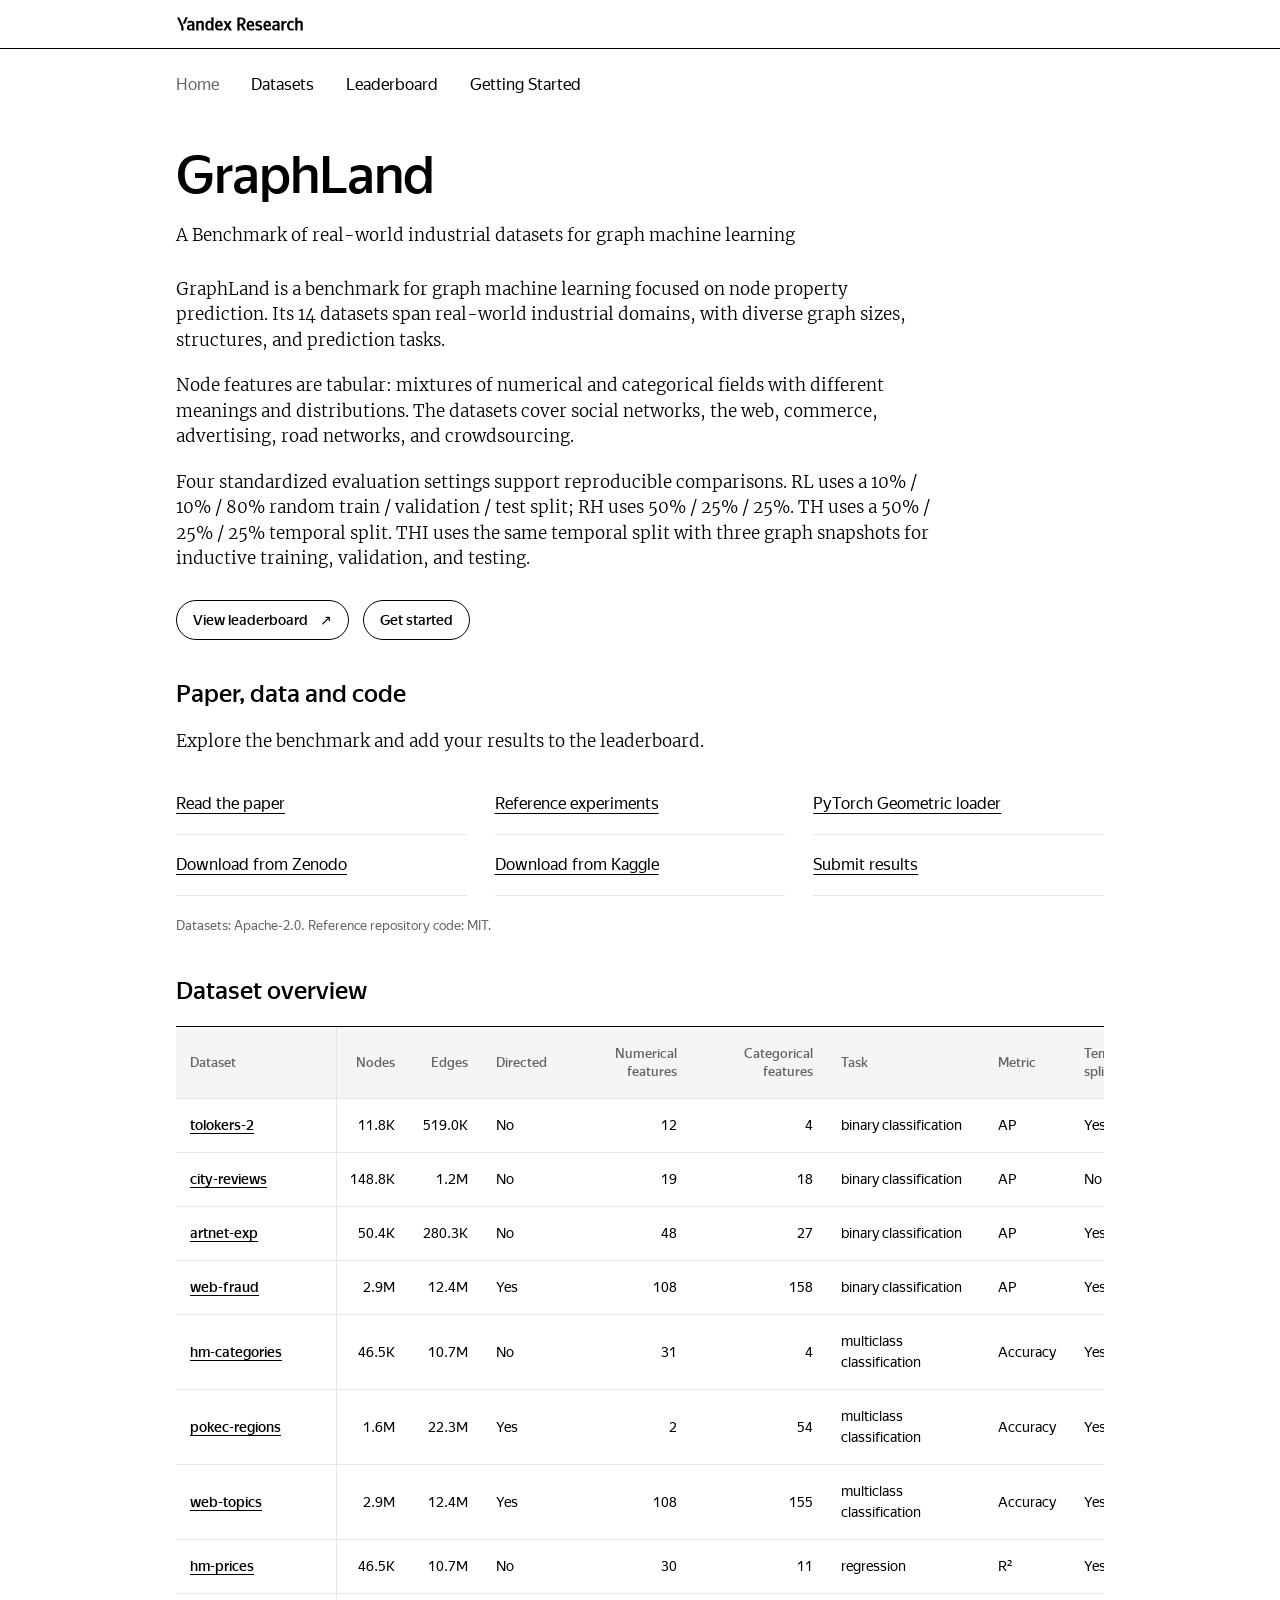
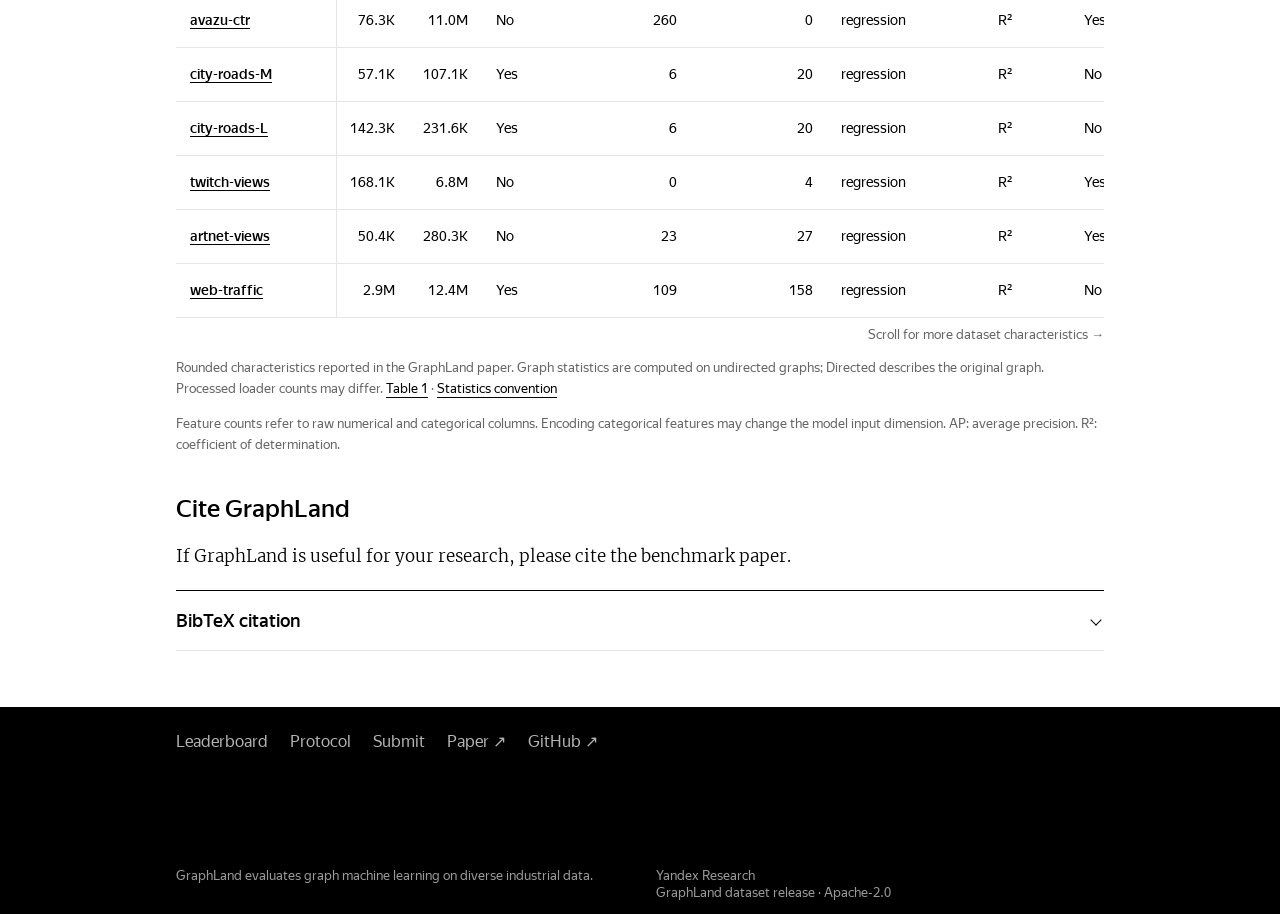
==== commit 486c9ed6: "Use sentence case for the GraphLand home subtitle" ====
--- a/site/index.html
+++ b/site/index.html
@@ -5,7 +5,7 @@
   <meta name="viewport" content="width=device-width, initial-scale=1">
   <meta name="description" content="GraphLand: 14 industrial graph datasets, reproducible evaluation settings, documentation and model results.">
   <meta name="theme-color" content="#fff">
-  <title>GraphLand: A Benchmark of Real-World Industrial Datasets for Graph Machine Learning · GraphLand</title>
+  <title>GraphLand: A Benchmark of real-world industrial datasets for graph machine learning · GraphLand</title>
   <link rel="icon" href="favicon.svg" type="image/svg+xml">
   <link rel="preload" href="assets/brand/ys-text-regular.woff2" as="font" type="font/woff2" crossorigin>
   <link rel="preload" href="assets/brand/ys-text-medium.woff2" as="font" type="font/woff2" crossorigin>
@@ -25,7 +25,7 @@
       </a>
 
     </div>
-  </header><nav class="project-navigation shell" aria-label="GraphLand sections"><a href="index.html" aria-current="page">Home</a><a href="datasets.html">Datasets</a><a href="leaderboard.html">Leaderboard</a><a href="getting-started.html">Getting Started</a></nav><main id="main-content" class="project-page" tabindex="-1"><section class="shell page-intro"><h1>GraphLand</h1><p class="page-lead">A Benchmark of Real-World Industrial Datasets for Graph Machine Learning</p></section><section class="shell article-copy"><p>GraphLand is a benchmark for graph machine learning focused on node property prediction. Its 14 datasets span real-world industrial domains, with diverse graph sizes, structures, and prediction tasks.</p><p>Node features are tabular: mixtures of numerical and categorical fields with different meanings and distributions. The datasets cover social networks, the web, commerce, advertising, road networks, and crowdsourcing.</p><p>Four standardized evaluation settings support reproducible comparisons. RL uses a 10% / 10% / 80% random train / validation / test split; RH uses 50% / 25% / 25%. TH uses a 50% / 25% / 25% temporal split. THI uses the same temporal split with three graph snapshots for inductive training, validation, and testing.</p><div class="page-actions"><a class="button" href="leaderboard.html">View leaderboard <span aria-hidden="true">↗</span></a><a class="button button-secondary" href="getting-started.html">Get started</a></div></section><section class="shell page-section"><h2>Paper, data and code</h2><p class="section-description">Explore the benchmark and add your results to the leaderboard.</p><ul class="project-resources"><li><a class="text-link" href="https://arxiv.org/abs/2409.14500" target="_blank" rel="noopener noreferrer">Read the paper</a></li><li><a class="text-link" href="https://github.com/yandex-research/graphland" target="_blank" rel="noopener noreferrer">Reference experiments</a></li><li><a class="text-link" href="https://pytorch-geometric.readthedocs.io/en/stable/generated/torch_geometric.datasets.GraphLandDataset.html" target="_blank" rel="noopener noreferrer">PyTorch Geometric loader</a></li><li><a class="text-link" href="https://zenodo.org/records/16895532" target="_blank" rel="noopener noreferrer">Download from Zenodo</a></li><li><a class="text-link" href="https://www.kaggle.com/datasets/bazhenovgleb/graphland" target="_blank" rel="noopener noreferrer">Download from Kaggle</a></li><li><a class="text-link" href="https://github.com/ermakov-petr/graphland/issues/new/choose">Submit results</a></li></ul><p class="section-note">Datasets: Apache-2.0. Reference repository code: MIT.</p></section><section class="shell page-section"><h2>Dataset overview</h2><div class="catalog-scroll" role="region" aria-label="GraphLand dataset characteristics" tabindex="0"><table class="data-table dataset-catalog"><caption class="visually-hidden">Characteristics of the 14 GraphLand datasets</caption><thead><tr><th scope="col">Dataset</th><th scope="col">Nodes</th><th scope="col">Edges</th><th scope="col">Directed</th><th scope="col">Numerical features</th><th scope="col">Categorical features</th><th scope="col">Task</th><th scope="col">Metric</th><th scope="col">Temporal split</th></tr></thead><tbody><tr><th scope="row"><a href="datasets.html#tolokers-2">tolokers-2</a></th><td data-print-label="Nodes">11.8K</td><td data-print-label="Edges">519.0K</td><td data-print-label="Directed">No</td><td data-print-label="Numerical features">12</td><td data-print-label="Categorical features">4</td><td data-print-label="Task">binary classification</td><td data-print-label="Metric">AP</td><td data-print-label="Temporal split">Yes</td></tr><tr><th scope="row"><a href="datasets.html#city-reviews">city-reviews</a></th><td data-print-label="Nodes">148.8K</td><td data-print-label="Edges">1.2M</td><td data-print-label="Directed">No</td><td data-print-label="Numerical features">19</td><td data-print-label="Categorical features">18</td><td data-print-label="Task">binary classification</td><td data-print-label="Metric">AP</td><td data-print-label="Temporal split">No</td></tr><tr><th scope="row"><a href="datasets.html#artnet-exp">artnet-exp</a></th><td data-print-label="Nodes">50.4K</td><td data-print-label="Edges">280.3K</td><td data-print-label="Directed">No</td><td data-print-label="Numerical features">48</td><td data-print-label="Categorical features">27</td><td data-print-label="Task">binary classification</td><td data-print-label="Metric">AP</td><td data-print-label="Temporal split">Yes</td></tr><tr><th scope="row"><a href="datasets.html#web-fraud">web-fraud</a></th><td data-print-label="Nodes">2.9M</td><td data-print-label="Edges">12.4M</td><td data-print-label="Directed">Yes</td><td data-print-label="Numerical features">108</td><td data-print-label="Categorical features">158</td><td data-print-label="Task">binary classification</td><td data-print-label="Metric">AP</td><td data-print-label="Temporal split">Yes</td></tr><tr><th scope="row"><a href="datasets.html#hm-categories">hm-categories</a></th><td data-print-label="Nodes">46.5K</td><td data-print-label="Edges">10.7M</td><td data-print-label="Directed">No</td><td data-print-label="Numerical features">31</td><td data-print-label="Categorical features">4</td><td data-print-label="Task">multiclass classification</td><td data-print-label="Metric">Accuracy</td><td data-print-label="Temporal split">Yes</td></tr><tr><th scope="row"><a href="datasets.html#pokec-regions">pokec-regions</a></th><td data-print-label="Nodes">1.6M</td><td data-print-label="Edges">22.3M</td><td data-print-label="Directed">Yes</td><td data-print-label="Numerical features">2</td><td data-print-label="Categorical features">54</td><td data-print-label="Task">multiclass classification</td><td data-print-label="Metric">Accuracy</td><td data-print-label="Temporal split">Yes</td></tr><tr><th scope="row"><a href="datasets.html#web-topics">web-topics</a></th><td data-print-label="Nodes">2.9M</td><td data-print-label="Edges">12.4M</td><td data-print-label="Directed">Yes</td><td data-print-label="Numerical features">108</td><td data-print-label="Categorical features">155</td><td data-print-label="Task">multiclass classification</td><td data-print-label="Metric">Accuracy</td><td data-print-label="Temporal split">Yes</td></tr><tr><th scope="row"><a href="datasets.html#hm-prices">hm-prices</a></th><td data-print-label="Nodes">46.5K</td><td data-print-label="Edges">10.7M</td><td data-print-label="Directed">No</td><td data-print-label="Numerical features">30</td><td data-print-label="Categorical features">11</td><td data-print-label="Task">regression</td><td data-print-label="Metric">R²</td><td data-print-label="Temporal split">Yes</td></tr><tr><th scope="row"><a href="datasets.html#avazu-ctr">avazu-ctr</a></th><td data-print-label="Nodes">76.3K</td><td data-print-label="Edges">11.0M</td><td data-print-label="Directed">No</td><td data-print-label="Numerical features">260</td><td data-print-label="Categorical features">0</td><td data-print-label="Task">regression</td><td data-print-label="Metric">R²</td><td data-print-label="Temporal split">Yes</td></tr><tr><th scope="row"><a href="datasets.html#city-roads-M">city-roads-M</a></th><td data-print-label="Nodes">57.1K</td><td data-print-label="Edges">107.1K</td><td data-print-label="Directed">Yes</td><td data-print-label="Numerical features">6</td><td data-print-label="Categorical features">20</td><td data-print-label="Task">regression</td><td data-print-label="Metric">R²</td><td data-print-label="Temporal split">No</td></tr><tr><th scope="row"><a href="datasets.html#city-roads-L">city-roads-L</a></th><td data-print-label="Nodes">142.3K</td><td data-print-label="Edges">231.6K</td><td data-print-label="Directed">Yes</td><td data-print-label="Numerical features">6</td><td data-print-label="Categorical features">20</td><td data-print-label="Task">regression</td><td data-print-label="Metric">R²</td><td data-print-label="Temporal split">No</td></tr><tr><th scope="row"><a href="datasets.html#twitch-views">twitch-views</a></th><td data-print-label="Nodes">168.1K</td><td data-print-label="Edges">6.8M</td><td data-print-label="Directed">No</td><td data-print-label="Numerical features">0</td><td data-print-label="Categorical features">4</td><td data-print-label="Task">regression</td><td data-print-label="Metric">R²</td><td data-print-label="Temporal split">Yes</td></tr><tr><th scope="row"><a href="datasets.html#artnet-views">artnet-views</a></th><td data-print-label="Nodes">50.4K</td><td data-print-label="Edges">280.3K</td><td data-print-label="Directed">No</td><td data-print-label="Numerical features">23</td><td data-print-label="Categorical features">27</td><td data-print-label="Task">regression</td><td data-print-label="Metric">R²</td><td data-print-label="Temporal split">Yes</td></tr><tr><th scope="row"><a href="datasets.html#web-traffic">web-traffic</a></th><td data-print-label="Nodes">2.9M</td><td data-print-label="Edges">12.4M</td><td data-print-label="Directed">Yes</td><td data-print-label="Numerical features">109</td><td data-print-label="Categorical features">158</td><td data-print-label="Task">regression</td><td data-print-label="Metric">R²</td><td data-print-label="Temporal split">No</td></tr></tbody></table></div><p id="catalog-scroll-hint" class="table-scroll-hint" hidden>Scroll for more dataset characteristics <span aria-hidden="true">→</span></p><p class="table-footnote">Rounded characteristics reported in the GraphLand paper. Graph statistics are computed on undirected graphs; Directed describes the original graph. Processed loader counts may differ. <a class="text-link" href="https://arxiv.org/html/2409.14500v5#S3.T1" target="_blank" rel="noopener noreferrer">Table 1</a> · <a class="text-link" href="https://arxiv.org/html/2409.14500v5#A1.SS2.SSS0.Px1.p1.1" target="_blank" rel="noopener noreferrer">Statistics convention</a></p><p class="table-footnote">Feature counts refer to raw numerical and categorical columns. Encoding categorical features may change the model input dimension. AP: average precision. R²: coefficient of determination.</p></section><section class="shell page-section"><h2>Cite GraphLand</h2><p class="section-description">If GraphLand is useful for your research, please cite the benchmark paper.</p><details class="citation-disclosure"><summary>BibTeX citation</summary><pre class="code-block" tabindex="0"><code class="language-bibtex">@inproceedings{bazhenov2025graphland,
+  </header><nav class="project-navigation shell" aria-label="GraphLand sections"><a href="index.html" aria-current="page">Home</a><a href="datasets.html">Datasets</a><a href="leaderboard.html">Leaderboard</a><a href="getting-started.html">Getting Started</a></nav><main id="main-content" class="project-page" tabindex="-1"><section class="shell page-intro"><h1>GraphLand</h1><p class="page-lead">A Benchmark of real-world industrial datasets for graph machine learning</p></section><section class="shell article-copy"><p>GraphLand is a benchmark for graph machine learning focused on node property prediction. Its 14 datasets span real-world industrial domains, with diverse graph sizes, structures, and prediction tasks.</p><p>Node features are tabular: mixtures of numerical and categorical fields with different meanings and distributions. The datasets cover social networks, the web, commerce, advertising, road networks, and crowdsourcing.</p><p>Four standardized evaluation settings support reproducible comparisons. RL uses a 10% / 10% / 80% random train / validation / test split; RH uses 50% / 25% / 25%. TH uses a 50% / 25% / 25% temporal split. THI uses the same temporal split with three graph snapshots for inductive training, validation, and testing.</p><div class="page-actions"><a class="button" href="leaderboard.html">View leaderboard <span aria-hidden="true">↗</span></a><a class="button button-secondary" href="getting-started.html">Get started</a></div></section><section class="shell page-section"><h2>Paper, data and code</h2><p class="section-description">Explore the benchmark and add your results to the leaderboard.</p><ul class="project-resources"><li><a class="text-link" href="https://arxiv.org/abs/2409.14500" target="_blank" rel="noopener noreferrer">Read the paper</a></li><li><a class="text-link" href="https://github.com/yandex-research/graphland" target="_blank" rel="noopener noreferrer">Reference experiments</a></li><li><a class="text-link" href="https://pytorch-geometric.readthedocs.io/en/stable/generated/torch_geometric.datasets.GraphLandDataset.html" target="_blank" rel="noopener noreferrer">PyTorch Geometric loader</a></li><li><a class="text-link" href="https://zenodo.org/records/16895532" target="_blank" rel="noopener noreferrer">Download from Zenodo</a></li><li><a class="text-link" href="https://www.kaggle.com/datasets/bazhenovgleb/graphland" target="_blank" rel="noopener noreferrer">Download from Kaggle</a></li><li><a class="text-link" href="https://github.com/ermakov-petr/graphland/issues/new/choose">Submit results</a></li></ul><p class="section-note">Datasets: Apache-2.0. Reference repository code: MIT.</p></section><section class="shell page-section"><h2>Dataset overview</h2><div class="catalog-scroll" role="region" aria-label="GraphLand dataset characteristics" tabindex="0"><table class="data-table dataset-catalog"><caption class="visually-hidden">Characteristics of the 14 GraphLand datasets</caption><thead><tr><th scope="col">Dataset</th><th scope="col">Nodes</th><th scope="col">Edges</th><th scope="col">Directed</th><th scope="col">Numerical features</th><th scope="col">Categorical features</th><th scope="col">Task</th><th scope="col">Metric</th><th scope="col">Temporal split</th></tr></thead><tbody><tr><th scope="row"><a href="datasets.html#tolokers-2">tolokers-2</a></th><td data-print-label="Nodes">11.8K</td><td data-print-label="Edges">519.0K</td><td data-print-label="Directed">No</td><td data-print-label="Numerical features">12</td><td data-print-label="Categorical features">4</td><td data-print-label="Task">binary classification</td><td data-print-label="Metric">AP</td><td data-print-label="Temporal split">Yes</td></tr><tr><th scope="row"><a href="datasets.html#city-reviews">city-reviews</a></th><td data-print-label="Nodes">148.8K</td><td data-print-label="Edges">1.2M</td><td data-print-label="Directed">No</td><td data-print-label="Numerical features">19</td><td data-print-label="Categorical features">18</td><td data-print-label="Task">binary classification</td><td data-print-label="Metric">AP</td><td data-print-label="Temporal split">No</td></tr><tr><th scope="row"><a href="datasets.html#artnet-exp">artnet-exp</a></th><td data-print-label="Nodes">50.4K</td><td data-print-label="Edges">280.3K</td><td data-print-label="Directed">No</td><td data-print-label="Numerical features">48</td><td data-print-label="Categorical features">27</td><td data-print-label="Task">binary classification</td><td data-print-label="Metric">AP</td><td data-print-label="Temporal split">Yes</td></tr><tr><th scope="row"><a href="datasets.html#web-fraud">web-fraud</a></th><td data-print-label="Nodes">2.9M</td><td data-print-label="Edges">12.4M</td><td data-print-label="Directed">Yes</td><td data-print-label="Numerical features">108</td><td data-print-label="Categorical features">158</td><td data-print-label="Task">binary classification</td><td data-print-label="Metric">AP</td><td data-print-label="Temporal split">Yes</td></tr><tr><th scope="row"><a href="datasets.html#hm-categories">hm-categories</a></th><td data-print-label="Nodes">46.5K</td><td data-print-label="Edges">10.7M</td><td data-print-label="Directed">No</td><td data-print-label="Numerical features">31</td><td data-print-label="Categorical features">4</td><td data-print-label="Task">multiclass classification</td><td data-print-label="Metric">Accuracy</td><td data-print-label="Temporal split">Yes</td></tr><tr><th scope="row"><a href="datasets.html#pokec-regions">pokec-regions</a></th><td data-print-label="Nodes">1.6M</td><td data-print-label="Edges">22.3M</td><td data-print-label="Directed">Yes</td><td data-print-label="Numerical features">2</td><td data-print-label="Categorical features">54</td><td data-print-label="Task">multiclass classification</td><td data-print-label="Metric">Accuracy</td><td data-print-label="Temporal split">Yes</td></tr><tr><th scope="row"><a href="datasets.html#web-topics">web-topics</a></th><td data-print-label="Nodes">2.9M</td><td data-print-label="Edges">12.4M</td><td data-print-label="Directed">Yes</td><td data-print-label="Numerical features">108</td><td data-print-label="Categorical features">155</td><td data-print-label="Task">multiclass classification</td><td data-print-label="Metric">Accuracy</td><td data-print-label="Temporal split">Yes</td></tr><tr><th scope="row"><a href="datasets.html#hm-prices">hm-prices</a></th><td data-print-label="Nodes">46.5K</td><td data-print-label="Edges">10.7M</td><td data-print-label="Directed">No</td><td data-print-label="Numerical features">30</td><td data-print-label="Categorical features">11</td><td data-print-label="Task">regression</td><td data-print-label="Metric">R²</td><td data-print-label="Temporal split">Yes</td></tr><tr><th scope="row"><a href="datasets.html#avazu-ctr">avazu-ctr</a></th><td data-print-label="Nodes">76.3K</td><td data-print-label="Edges">11.0M</td><td data-print-label="Directed">No</td><td data-print-label="Numerical features">260</td><td data-print-label="Categorical features">0</td><td data-print-label="Task">regression</td><td data-print-label="Metric">R²</td><td data-print-label="Temporal split">Yes</td></tr><tr><th scope="row"><a href="datasets.html#city-roads-M">city-roads-M</a></th><td data-print-label="Nodes">57.1K</td><td data-print-label="Edges">107.1K</td><td data-print-label="Directed">Yes</td><td data-print-label="Numerical features">6</td><td data-print-label="Categorical features">20</td><td data-print-label="Task">regression</td><td data-print-label="Metric">R²</td><td data-print-label="Temporal split">No</td></tr><tr><th scope="row"><a href="datasets.html#city-roads-L">city-roads-L</a></th><td data-print-label="Nodes">142.3K</td><td data-print-label="Edges">231.6K</td><td data-print-label="Directed">Yes</td><td data-print-label="Numerical features">6</td><td data-print-label="Categorical features">20</td><td data-print-label="Task">regression</td><td data-print-label="Metric">R²</td><td data-print-label="Temporal split">No</td></tr><tr><th scope="row"><a href="datasets.html#twitch-views">twitch-views</a></th><td data-print-label="Nodes">168.1K</td><td data-print-label="Edges">6.8M</td><td data-print-label="Directed">No</td><td data-print-label="Numerical features">0</td><td data-print-label="Categorical features">4</td><td data-print-label="Task">regression</td><td data-print-label="Metric">R²</td><td data-print-label="Temporal split">Yes</td></tr><tr><th scope="row"><a href="datasets.html#artnet-views">artnet-views</a></th><td data-print-label="Nodes">50.4K</td><td data-print-label="Edges">280.3K</td><td data-print-label="Directed">No</td><td data-print-label="Numerical features">23</td><td data-print-label="Categorical features">27</td><td data-print-label="Task">regression</td><td data-print-label="Metric">R²</td><td data-print-label="Temporal split">Yes</td></tr><tr><th scope="row"><a href="datasets.html#web-traffic">web-traffic</a></th><td data-print-label="Nodes">2.9M</td><td data-print-label="Edges">12.4M</td><td data-print-label="Directed">Yes</td><td data-print-label="Numerical features">109</td><td data-print-label="Categorical features">158</td><td data-print-label="Task">regression</td><td data-print-label="Metric">R²</td><td data-print-label="Temporal split">No</td></tr></tbody></table></div><p id="catalog-scroll-hint" class="table-scroll-hint" hidden>Scroll for more dataset characteristics <span aria-hidden="true">→</span></p><p class="table-footnote">Rounded characteristics reported in the GraphLand paper. Graph statistics are computed on undirected graphs; Directed describes the original graph. Processed loader counts may differ. <a class="text-link" href="https://arxiv.org/html/2409.14500v5#S3.T1" target="_blank" rel="noopener noreferrer">Table 1</a> · <a class="text-link" href="https://arxiv.org/html/2409.14500v5#A1.SS2.SSS0.Px1.p1.1" target="_blank" rel="noopener noreferrer">Statistics convention</a></p><p class="table-footnote">Feature counts refer to raw numerical and categorical columns. Encoding categorical features may change the model input dimension. AP: average precision. R²: coefficient of determination.</p></section><section class="shell page-section"><h2>Cite GraphLand</h2><p class="section-description">If GraphLand is useful for your research, please cite the benchmark paper.</p><details class="citation-disclosure"><summary>BibTeX citation</summary><pre class="code-block" tabindex="0"><code class="language-bibtex">@inproceedings{bazhenov2025graphland,
   title={{GraphLand}: Evaluating graph machine learning models on diverse industrial data},
   author={Bazhenov, Gleb and Platonov, Oleg and Prokhorenkova, Liudmila},
   booktitle={The Thirty-Ninth Annual Conference on Neural Information Processing Systems},
--- a/site/assets/styles.css
+++ b/site/assets/styles.css
@@ -74,7 +74,8 @@
 }
 
 html {
-  scroll-behavior: smooth;
+  /* Fragment targets must stay aligned while fonts and results change layout. */
+  scroll-behavior: auto;
   scroll-padding-top: calc(var(--header-height) + 24px);
 }
 
@@ -634,8 +635,8 @@
 #leaderboard-table th,
 #leaderboard-table td { min-width: 145px; text-align: right; }
 #leaderboard-table thead th { position: sticky; z-index: 4; top: 0; }
-#leaderboard-table th:first-child,
-#leaderboard-table td:first-child {
+.table-scroll.free-table-header #leaderboard-table thead th { top: auto; }
+#leaderboard-table tr > :first-child {
   position: sticky;
   left: 0;
   min-width: 235px;
@@ -643,8 +644,8 @@
   text-align: left;
   box-shadow: 1px 0 0 var(--gray-200);
 }
-#leaderboard-table th:first-child { z-index: 6; }
-#leaderboard-table td:first-child { z-index: 2; }
+#leaderboard-table thead th:first-child { z-index: 6; }
+#leaderboard-table tbody th:first-child { z-index: 2; font-weight: 400; }
 
 .sort-button {
   display: inline-flex;
@@ -665,8 +666,12 @@
   text-align: left;
 }
 
-.sort-button:hover {
-  color: var(--black);
+.sort-button:not(:disabled):hover {
+  color: var(--black);
+}
+
+.sort-button:disabled .sort-indicator {
+  visibility: hidden;
 }
 
 .sort-label {
@@ -756,6 +761,12 @@
   text-transform: uppercase;
 }
 
+.model-cell-badges .mini-badge {
+  max-width: 100%;
+  white-space: normal;
+  overflow-wrap: anywhere;
+}
+
 .mini-badge.code {
   background: var(--black);
   color: var(--white);
@@ -818,17 +829,6 @@
 
 .text-link span {
   margin-left: 8px;
-}
-
-.noscript-note {
-  margin-top: 18px;
-  padding: 18px;
-  background: var(--gray-100);
-}
-
-.noscript-note a {
-  color: var(--black);
-  text-decoration: underline;
 }
 
 .legend-list {
@@ -1425,11 +1425,15 @@
     max-width: 150px;
   }
 
-  #leaderboard-table th:first-child,
-  #leaderboard-table td:first-child {
+  #leaderboard-table tr > :first-child {
     width: var(--model-column-width);
     min-width: var(--model-column-width);
     max-width: var(--model-column-width);
+  }
+
+  #leaderboard-table .metric-value {
+    white-space: normal;
+    overflow-wrap: anywhere;
   }
 
   .model-button,
@@ -1476,11 +1480,36 @@
   }
 }
 
+@media screen and (max-width: 496px) {
+  /* Keep one complete field beside the sticky dataset name. Nine columns
+     share at most 160px each, or half of a narrower table viewport. */
+  .dataset-catalog {
+    table-layout: fixed;
+    width: 450%;
+    min-width: 0;
+    max-width: 1440px;
+  }
+  .dataset-catalog th,
+  .dataset-catalog td { overflow-wrap: anywhere; }
+  .dataset-catalog th:first-child { min-width: 0; }
+}
+
+/* Two 150px scores fit beside the 165px model column from 497px onward,
+   including the 32px page gutters. Below that, show one complete score. */
+@media (max-width: 496px) {
+  #leaderboard-table {
+    width: calc(var(--model-column-width) + var(--dataset-count, 3) * (100% - var(--model-column-width)));
+  }
+
+  #leaderboard-table th:not(:first-child),
+  #leaderboard-table td:not(:first-child) {
+    width: auto;
+    min-width: 0;
+    max-width: none;
+  }
+}
+
 @media (prefers-reduced-motion: reduce) {
-  html {
-    scroll-behavior: auto;
-  }
-
   *,
   *::before,
   *::after {
@@ -1530,15 +1559,32 @@
 .project-navigation a:hover,
 .project-navigation a[aria-current="page"] { color: var(--gray-700); }
 .project-page { padding-bottom: 56px; }
+@media screen {
+  body[data-page="not-found"] {
+    display: flex;
+    flex-direction: column;
+    min-height: 100vh;
+    min-height: 100dvh;
+  }
+  body[data-page="not-found"] > .project-page { flex: 1; }
+}
 .page-intro { padding-top: var(--intro-spacing); padding-bottom: 28px; }
 .page-intro h1 {
   max-width: 1100px;
+  overflow-wrap: anywhere;
   margin: 0;
   font-family: var(--font-sans);
   font-size: var(--page-heading-size);
   line-height: var(--page-heading-line);
   font-weight: 500;
   letter-spacing: -.008em;
+}
+@media screen {
+  [data-page="home"] .page-intro > h1 {
+    font-size: clamp(2.625rem, 2rem + 1.6vw, 4rem);
+    line-height: 1.06;
+    letter-spacing: -.02em;
+  }
 }
 .page-lead,
 .article-copy > p,
@@ -1565,6 +1611,7 @@
   display: inline;
   margin-top: 0;
   font-weight: inherit;
+  overflow-wrap: anywhere;
 }
 .article-copy > p, .section-description { margin-bottom: 20px; }
 .page-actions { display: flex; flex-wrap: wrap; gap: 14px; margin-block: 28px 0; }
@@ -1597,7 +1644,9 @@
 .dataset-index a { display: flex; align-items: center; min-width: 0; min-height: 44px; padding-block: 12px; border-bottom: 1px solid var(--gray-200); font-size: var(--resource-size); line-height: 1.4; overflow-wrap: anywhere; }
 .dataset-index a:hover { color: var(--gray-700); }
 .dataset-description { position: relative; border-top: 1px solid var(--black); padding-block: 28px; }
-.dataset-anchor { display: block; position: absolute; top: 0; }
+.dataset-anchor,
+.protocol-anchor { display: block; position: absolute; top: 0; }
+.protocol-section { position: relative; }
 .dataset-tags { display: flex; flex-wrap: wrap; gap: 12px 20px; margin-top: 18px; }
 .dataset-tags a { display: inline-flex; align-items: center; min-height: 32px; font-size: 14px; color: var(--gray-700); text-decoration: underline; text-underline-offset: 3px; }
 .dataset-tags a:hover { color: var(--black); }
@@ -1661,7 +1710,8 @@
   .data-table { --table-cell-inline: 12px; }
   .project-navigation {
     display: grid;
-    grid-template-columns: repeat(2, minmax(0, 1fr));
+    /* Keep two default columns; enlarged text can use the full row. */
+    grid-template-columns: repeat(auto-fit, minmax(min(100%, max(8em, calc((100% - 24px) / 2))), 1fr));
     gap: 0 24px;
     overflow: visible;
   }
@@ -1670,6 +1720,8 @@
     min-height: 44px;
     display: flex;
     align-items: center;
+    white-space: normal;
+    overflow-wrap: anywhere;
   }
 }
 
--- a/site/assets/print.css
+++ b/site/assets/print.css
@@ -17,14 +17,14 @@
   .table-scroll-hint, .filter-row, #reset-filters, .sort-indicator,
   .dialog-close { display: none !important; }
   .project-page { padding-bottom: 0; }
-  .page-intro { padding: 0 0 12pt; }
+  .page-intro { padding: 0 0 10pt; }
   .page-lead { margin-top: 12pt; }
-  .page-section { margin-top: 14pt; }
+  .page-section { margin-top: 12pt; }
   .page-section > h2, .dataset-description > h2 { margin-bottom: 8pt; }
   .article-copy > p, .section-description { margin-bottom: 10pt; }
   .project-resources { grid-template-columns: repeat(2, minmax(0, 1fr)); gap: 0 14pt; }
   .project-resources li { padding-block: 8pt; }
-  .dataset-description { padding-block: 12pt; }
+  .dataset-description { padding-block: 6pt; }
   .dataset-tags { margin-top: 6pt; }
   .dataset-tags a { min-height: 16pt; }
   h1, h2, h3, summary { break-after: avoid; }
@@ -67,17 +67,18 @@
   .metadata-link > span { display: none; }
   .metadata-link::after { content: attr(href); }
   .metadata-unavailable { width: auto; height: auto; color: #666; font-size: 12pt; }
-  .code-example { border: 1px solid #ddd; margin-block: 10pt; background: #fff; break-inside: avoid; }
-  .code-block { max-width: none; margin-block: 10pt; padding: 10pt; overflow: visible; white-space: pre-wrap; overflow-wrap: anywhere; font-size: 9pt; line-height: 1.45; background: #fff; break-inside: avoid; }
-  .code-example .code-block { padding: 10pt; }
+  .code-example { border: 1px solid #ddd; margin-block: 8pt; background: #fff; break-inside: avoid; }
+  .code-block { max-width: none; margin-block: 8pt; padding: 8pt; overflow: visible; white-space: pre-wrap; overflow-wrap: anywhere; font-size: 9pt; line-height: 1.45; background: #fff; break-inside: avoid; }
+  .code-example .code-block { padding: 8pt; }
   .code-block span { color: inherit; }
-  .site-footer { padding-block: 8pt 0; margin-top: 12pt; color: #000; background: #fff; border-top: 1px solid #000; break-inside: avoid; }
+  .site-footer { padding-block: 8pt 0; margin-top: 0; color: #000; background: #fff; border-top: 1px solid #000; break-inside: avoid; }
   .site-footer * { color: inherit; }
-  .footer-links, .footer-bottom, .footer-meta { display: block; }
-  .footer-bottom { margin-top: 6pt; }
-  .footer-bottom > p, .footer-meta { width: auto; }
+  .footer-links { display: flex; flex-direction: row; flex-wrap: wrap; gap: 4pt 12pt; }
+  .footer-meta { display: block; }
+  .footer-bottom { display: flex; flex-direction: row; flex-wrap: wrap; gap: 4pt 12pt; margin-top: 6pt; }
+  .footer-bottom > p, .footer-meta { flex: 1 1 180pt; min-width: 0; width: auto; }
   .footer-inner p { color: #444; font-size: 9pt; }
-  .footer-links a { display: block; margin-bottom: 4pt; min-height: 0; font-size: 10pt; }
+  .footer-links a { display: block; max-width: 100%; margin-bottom: 0; min-height: 0; font-size: 10pt; }
   .footer-links a:not([href^="https:"]) { display: none; }
   .footer-links a[href^="https:"]::after { content: " (" attr(href) ")"; overflow-wrap: anywhere; }
   .protocol-disclosure > summary::after, .citation-disclosure > summary::after { display: none; }
@@ -85,9 +86,9 @@
   .detail-list :is(dt, dd) { font-size: 10pt; overflow-wrap: anywhere; }
   .print-model-details, .print-tables { display: block; }
   .has-print-records { display: none !important; }
-  .print-record { width: 100%; table-layout: fixed; border-collapse: collapse; margin: 0 0 14pt; font-size: 10pt; line-height: 1.4; }
+  .print-record { width: 100%; table-layout: fixed; border-collapse: collapse; margin: 0 0 10pt; font-size: 10pt; line-height: 1.4; }
   .print-record thead { display: table-header-group; }
-  .print-record thead th { padding: 8pt 0; border-top: 1px solid #000; text-align: left; font-weight: 400; }
+  .print-record thead th { padding: 6pt 0; border-top: 1px solid #000; text-align: left; font-weight: 400; }
   .print-record .metric-value { font-weight: 400; white-space: normal; }
   .print-record .metric-best { font-weight: 700; }
   .print-model-name strong { display: block; font-size: 12pt; font-weight: 500; overflow-wrap: anywhere; }
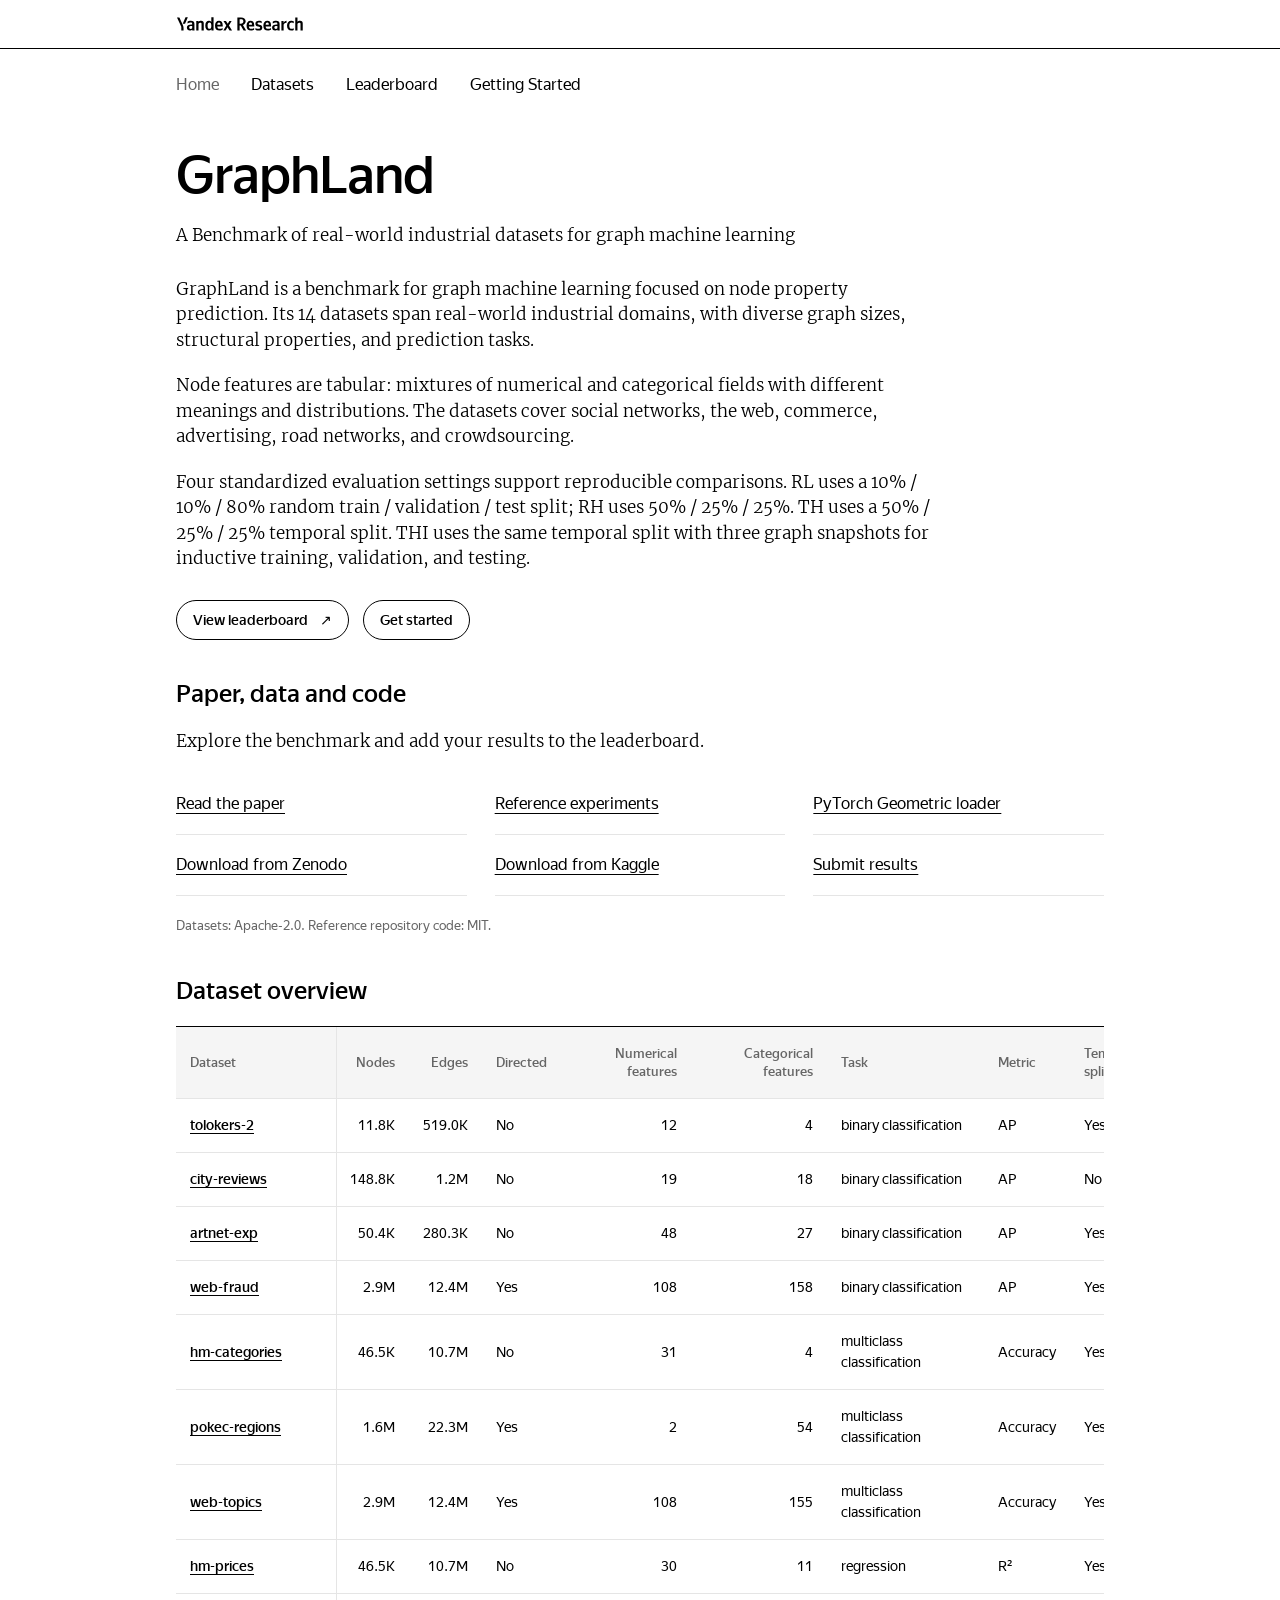
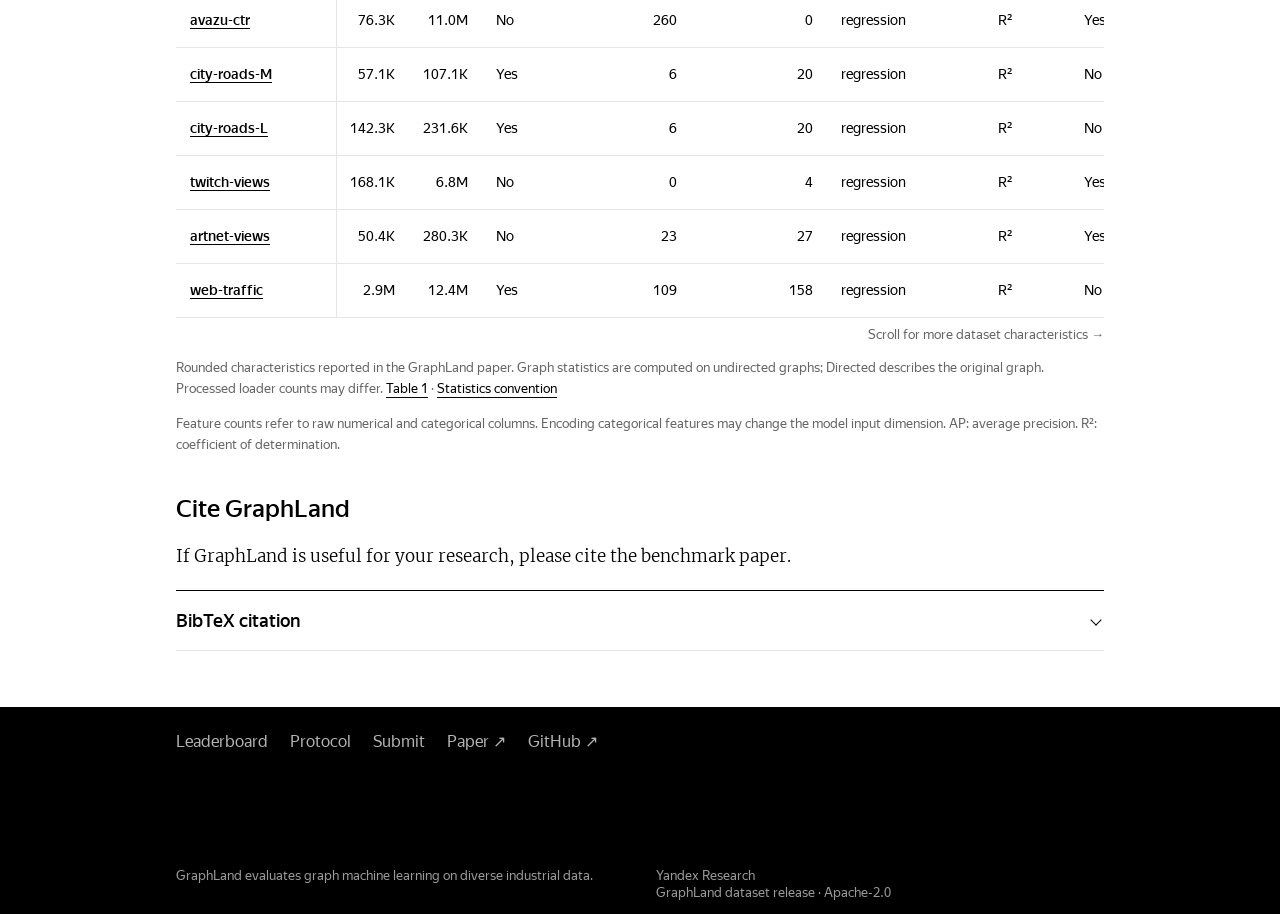
==== commit 18bfd8db: "Clarify the graph properties in the home introduction" ====
--- a/site/index.html
+++ b/site/index.html
@@ -25,7 +25,7 @@
       </a>
 
     </div>
-  </header><nav class="project-navigation shell" aria-label="GraphLand sections"><a href="index.html" aria-current="page">Home</a><a href="datasets.html">Datasets</a><a href="leaderboard.html">Leaderboard</a><a href="getting-started.html">Getting Started</a></nav><main id="main-content" class="project-page" tabindex="-1"><section class="shell page-intro"><h1>GraphLand</h1><p class="page-lead">A Benchmark of real-world industrial datasets for graph machine learning</p></section><section class="shell article-copy"><p>GraphLand is a benchmark for graph machine learning focused on node property prediction. Its 14 datasets span real-world industrial domains, with diverse graph sizes, structures, and prediction tasks.</p><p>Node features are tabular: mixtures of numerical and categorical fields with different meanings and distributions. The datasets cover social networks, the web, commerce, advertising, road networks, and crowdsourcing.</p><p>Four standardized evaluation settings support reproducible comparisons. RL uses a 10% / 10% / 80% random train / validation / test split; RH uses 50% / 25% / 25%. TH uses a 50% / 25% / 25% temporal split. THI uses the same temporal split with three graph snapshots for inductive training, validation, and testing.</p><div class="page-actions"><a class="button" href="leaderboard.html">View leaderboard <span aria-hidden="true">↗</span></a><a class="button button-secondary" href="getting-started.html">Get started</a></div></section><section class="shell page-section"><h2>Paper, data and code</h2><p class="section-description">Explore the benchmark and add your results to the leaderboard.</p><ul class="project-resources"><li><a class="text-link" href="https://arxiv.org/abs/2409.14500" target="_blank" rel="noopener noreferrer">Read the paper</a></li><li><a class="text-link" href="https://github.com/yandex-research/graphland" target="_blank" rel="noopener noreferrer">Reference experiments</a></li><li><a class="text-link" href="https://pytorch-geometric.readthedocs.io/en/stable/generated/torch_geometric.datasets.GraphLandDataset.html" target="_blank" rel="noopener noreferrer">PyTorch Geometric loader</a></li><li><a class="text-link" href="https://zenodo.org/records/16895532" target="_blank" rel="noopener noreferrer">Download from Zenodo</a></li><li><a class="text-link" href="https://www.kaggle.com/datasets/bazhenovgleb/graphland" target="_blank" rel="noopener noreferrer">Download from Kaggle</a></li><li><a class="text-link" href="https://github.com/ermakov-petr/graphland/issues/new/choose">Submit results</a></li></ul><p class="section-note">Datasets: Apache-2.0. Reference repository code: MIT.</p></section><section class="shell page-section"><h2>Dataset overview</h2><div class="catalog-scroll" role="region" aria-label="GraphLand dataset characteristics" tabindex="0"><table class="data-table dataset-catalog"><caption class="visually-hidden">Characteristics of the 14 GraphLand datasets</caption><thead><tr><th scope="col">Dataset</th><th scope="col">Nodes</th><th scope="col">Edges</th><th scope="col">Directed</th><th scope="col">Numerical features</th><th scope="col">Categorical features</th><th scope="col">Task</th><th scope="col">Metric</th><th scope="col">Temporal split</th></tr></thead><tbody><tr><th scope="row"><a href="datasets.html#tolokers-2">tolokers-2</a></th><td data-print-label="Nodes">11.8K</td><td data-print-label="Edges">519.0K</td><td data-print-label="Directed">No</td><td data-print-label="Numerical features">12</td><td data-print-label="Categorical features">4</td><td data-print-label="Task">binary classification</td><td data-print-label="Metric">AP</td><td data-print-label="Temporal split">Yes</td></tr><tr><th scope="row"><a href="datasets.html#city-reviews">city-reviews</a></th><td data-print-label="Nodes">148.8K</td><td data-print-label="Edges">1.2M</td><td data-print-label="Directed">No</td><td data-print-label="Numerical features">19</td><td data-print-label="Categorical features">18</td><td data-print-label="Task">binary classification</td><td data-print-label="Metric">AP</td><td data-print-label="Temporal split">No</td></tr><tr><th scope="row"><a href="datasets.html#artnet-exp">artnet-exp</a></th><td data-print-label="Nodes">50.4K</td><td data-print-label="Edges">280.3K</td><td data-print-label="Directed">No</td><td data-print-label="Numerical features">48</td><td data-print-label="Categorical features">27</td><td data-print-label="Task">binary classification</td><td data-print-label="Metric">AP</td><td data-print-label="Temporal split">Yes</td></tr><tr><th scope="row"><a href="datasets.html#web-fraud">web-fraud</a></th><td data-print-label="Nodes">2.9M</td><td data-print-label="Edges">12.4M</td><td data-print-label="Directed">Yes</td><td data-print-label="Numerical features">108</td><td data-print-label="Categorical features">158</td><td data-print-label="Task">binary classification</td><td data-print-label="Metric">AP</td><td data-print-label="Temporal split">Yes</td></tr><tr><th scope="row"><a href="datasets.html#hm-categories">hm-categories</a></th><td data-print-label="Nodes">46.5K</td><td data-print-label="Edges">10.7M</td><td data-print-label="Directed">No</td><td data-print-label="Numerical features">31</td><td data-print-label="Categorical features">4</td><td data-print-label="Task">multiclass classification</td><td data-print-label="Metric">Accuracy</td><td data-print-label="Temporal split">Yes</td></tr><tr><th scope="row"><a href="datasets.html#pokec-regions">pokec-regions</a></th><td data-print-label="Nodes">1.6M</td><td data-print-label="Edges">22.3M</td><td data-print-label="Directed">Yes</td><td data-print-label="Numerical features">2</td><td data-print-label="Categorical features">54</td><td data-print-label="Task">multiclass classification</td><td data-print-label="Metric">Accuracy</td><td data-print-label="Temporal split">Yes</td></tr><tr><th scope="row"><a href="datasets.html#web-topics">web-topics</a></th><td data-print-label="Nodes">2.9M</td><td data-print-label="Edges">12.4M</td><td data-print-label="Directed">Yes</td><td data-print-label="Numerical features">108</td><td data-print-label="Categorical features">155</td><td data-print-label="Task">multiclass classification</td><td data-print-label="Metric">Accuracy</td><td data-print-label="Temporal split">Yes</td></tr><tr><th scope="row"><a href="datasets.html#hm-prices">hm-prices</a></th><td data-print-label="Nodes">46.5K</td><td data-print-label="Edges">10.7M</td><td data-print-label="Directed">No</td><td data-print-label="Numerical features">30</td><td data-print-label="Categorical features">11</td><td data-print-label="Task">regression</td><td data-print-label="Metric">R²</td><td data-print-label="Temporal split">Yes</td></tr><tr><th scope="row"><a href="datasets.html#avazu-ctr">avazu-ctr</a></th><td data-print-label="Nodes">76.3K</td><td data-print-label="Edges">11.0M</td><td data-print-label="Directed">No</td><td data-print-label="Numerical features">260</td><td data-print-label="Categorical features">0</td><td data-print-label="Task">regression</td><td data-print-label="Metric">R²</td><td data-print-label="Temporal split">Yes</td></tr><tr><th scope="row"><a href="datasets.html#city-roads-M">city-roads-M</a></th><td data-print-label="Nodes">57.1K</td><td data-print-label="Edges">107.1K</td><td data-print-label="Directed">Yes</td><td data-print-label="Numerical features">6</td><td data-print-label="Categorical features">20</td><td data-print-label="Task">regression</td><td data-print-label="Metric">R²</td><td data-print-label="Temporal split">No</td></tr><tr><th scope="row"><a href="datasets.html#city-roads-L">city-roads-L</a></th><td data-print-label="Nodes">142.3K</td><td data-print-label="Edges">231.6K</td><td data-print-label="Directed">Yes</td><td data-print-label="Numerical features">6</td><td data-print-label="Categorical features">20</td><td data-print-label="Task">regression</td><td data-print-label="Metric">R²</td><td data-print-label="Temporal split">No</td></tr><tr><th scope="row"><a href="datasets.html#twitch-views">twitch-views</a></th><td data-print-label="Nodes">168.1K</td><td data-print-label="Edges">6.8M</td><td data-print-label="Directed">No</td><td data-print-label="Numerical features">0</td><td data-print-label="Categorical features">4</td><td data-print-label="Task">regression</td><td data-print-label="Metric">R²</td><td data-print-label="Temporal split">Yes</td></tr><tr><th scope="row"><a href="datasets.html#artnet-views">artnet-views</a></th><td data-print-label="Nodes">50.4K</td><td data-print-label="Edges">280.3K</td><td data-print-label="Directed">No</td><td data-print-label="Numerical features">23</td><td data-print-label="Categorical features">27</td><td data-print-label="Task">regression</td><td data-print-label="Metric">R²</td><td data-print-label="Temporal split">Yes</td></tr><tr><th scope="row"><a href="datasets.html#web-traffic">web-traffic</a></th><td data-print-label="Nodes">2.9M</td><td data-print-label="Edges">12.4M</td><td data-print-label="Directed">Yes</td><td data-print-label="Numerical features">109</td><td data-print-label="Categorical features">158</td><td data-print-label="Task">regression</td><td data-print-label="Metric">R²</td><td data-print-label="Temporal split">No</td></tr></tbody></table></div><p id="catalog-scroll-hint" class="table-scroll-hint" hidden>Scroll for more dataset characteristics <span aria-hidden="true">→</span></p><p class="table-footnote">Rounded characteristics reported in the GraphLand paper. Graph statistics are computed on undirected graphs; Directed describes the original graph. Processed loader counts may differ. <a class="text-link" href="https://arxiv.org/html/2409.14500v5#S3.T1" target="_blank" rel="noopener noreferrer">Table 1</a> · <a class="text-link" href="https://arxiv.org/html/2409.14500v5#A1.SS2.SSS0.Px1.p1.1" target="_blank" rel="noopener noreferrer">Statistics convention</a></p><p class="table-footnote">Feature counts refer to raw numerical and categorical columns. Encoding categorical features may change the model input dimension. AP: average precision. R²: coefficient of determination.</p></section><section class="shell page-section"><h2>Cite GraphLand</h2><p class="section-description">If GraphLand is useful for your research, please cite the benchmark paper.</p><details class="citation-disclosure"><summary>BibTeX citation</summary><pre class="code-block" tabindex="0"><code class="language-bibtex">@inproceedings{bazhenov2025graphland,
+  </header><nav class="project-navigation shell" aria-label="GraphLand sections"><a href="index.html" aria-current="page">Home</a><a href="datasets.html">Datasets</a><a href="leaderboard.html">Leaderboard</a><a href="getting-started.html">Getting Started</a></nav><main id="main-content" class="project-page" tabindex="-1"><section class="shell page-intro"><h1>GraphLand</h1><p class="page-lead">A Benchmark of real-world industrial datasets for graph machine learning</p></section><section class="shell article-copy"><p>GraphLand is a benchmark for graph machine learning focused on node property prediction. Its 14 datasets span real-world industrial domains, with diverse graph sizes, structural properties, and prediction tasks.</p><p>Node features are tabular: mixtures of numerical and categorical fields with different meanings and distributions. The datasets cover social networks, the web, commerce, advertising, road networks, and crowdsourcing.</p><p>Four standardized evaluation settings support reproducible comparisons. RL uses a 10% / 10% / 80% random train / validation / test split; RH uses 50% / 25% / 25%. TH uses a 50% / 25% / 25% temporal split. THI uses the same temporal split with three graph snapshots for inductive training, validation, and testing.</p><div class="page-actions"><a class="button" href="leaderboard.html">View leaderboard <span aria-hidden="true">↗</span></a><a class="button button-secondary" href="getting-started.html">Get started</a></div></section><section class="shell page-section"><h2>Paper, data and code</h2><p class="section-description">Explore the benchmark and add your results to the leaderboard.</p><ul class="project-resources"><li><a class="text-link" href="https://arxiv.org/abs/2409.14500" target="_blank" rel="noopener noreferrer">Read the paper</a></li><li><a class="text-link" href="https://github.com/yandex-research/graphland" target="_blank" rel="noopener noreferrer">Reference experiments</a></li><li><a class="text-link" href="https://pytorch-geometric.readthedocs.io/en/stable/generated/torch_geometric.datasets.GraphLandDataset.html" target="_blank" rel="noopener noreferrer">PyTorch Geometric loader</a></li><li><a class="text-link" href="https://zenodo.org/records/16895532" target="_blank" rel="noopener noreferrer">Download from Zenodo</a></li><li><a class="text-link" href="https://www.kaggle.com/datasets/bazhenovgleb/graphland" target="_blank" rel="noopener noreferrer">Download from Kaggle</a></li><li><a class="text-link" href="https://github.com/ermakov-petr/graphland/issues/new/choose">Submit results</a></li></ul><p class="section-note">Datasets: Apache-2.0. Reference repository code: MIT.</p></section><section class="shell page-section"><h2>Dataset overview</h2><div class="catalog-scroll" role="region" aria-label="GraphLand dataset characteristics" tabindex="0"><table class="data-table dataset-catalog"><caption class="visually-hidden">Characteristics of the 14 GraphLand datasets</caption><thead><tr><th scope="col">Dataset</th><th scope="col">Nodes</th><th scope="col">Edges</th><th scope="col">Directed</th><th scope="col">Numerical features</th><th scope="col">Categorical features</th><th scope="col">Task</th><th scope="col">Metric</th><th scope="col">Temporal split</th></tr></thead><tbody><tr><th scope="row"><a href="datasets.html#tolokers-2">tolokers-2</a></th><td data-print-label="Nodes">11.8K</td><td data-print-label="Edges">519.0K</td><td data-print-label="Directed">No</td><td data-print-label="Numerical features">12</td><td data-print-label="Categorical features">4</td><td data-print-label="Task">binary classification</td><td data-print-label="Metric">AP</td><td data-print-label="Temporal split">Yes</td></tr><tr><th scope="row"><a href="datasets.html#city-reviews">city-reviews</a></th><td data-print-label="Nodes">148.8K</td><td data-print-label="Edges">1.2M</td><td data-print-label="Directed">No</td><td data-print-label="Numerical features">19</td><td data-print-label="Categorical features">18</td><td data-print-label="Task">binary classification</td><td data-print-label="Metric">AP</td><td data-print-label="Temporal split">No</td></tr><tr><th scope="row"><a href="datasets.html#artnet-exp">artnet-exp</a></th><td data-print-label="Nodes">50.4K</td><td data-print-label="Edges">280.3K</td><td data-print-label="Directed">No</td><td data-print-label="Numerical features">48</td><td data-print-label="Categorical features">27</td><td data-print-label="Task">binary classification</td><td data-print-label="Metric">AP</td><td data-print-label="Temporal split">Yes</td></tr><tr><th scope="row"><a href="datasets.html#web-fraud">web-fraud</a></th><td data-print-label="Nodes">2.9M</td><td data-print-label="Edges">12.4M</td><td data-print-label="Directed">Yes</td><td data-print-label="Numerical features">108</td><td data-print-label="Categorical features">158</td><td data-print-label="Task">binary classification</td><td data-print-label="Metric">AP</td><td data-print-label="Temporal split">Yes</td></tr><tr><th scope="row"><a href="datasets.html#hm-categories">hm-categories</a></th><td data-print-label="Nodes">46.5K</td><td data-print-label="Edges">10.7M</td><td data-print-label="Directed">No</td><td data-print-label="Numerical features">31</td><td data-print-label="Categorical features">4</td><td data-print-label="Task">multiclass classification</td><td data-print-label="Metric">Accuracy</td><td data-print-label="Temporal split">Yes</td></tr><tr><th scope="row"><a href="datasets.html#pokec-regions">pokec-regions</a></th><td data-print-label="Nodes">1.6M</td><td data-print-label="Edges">22.3M</td><td data-print-label="Directed">Yes</td><td data-print-label="Numerical features">2</td><td data-print-label="Categorical features">54</td><td data-print-label="Task">multiclass classification</td><td data-print-label="Metric">Accuracy</td><td data-print-label="Temporal split">Yes</td></tr><tr><th scope="row"><a href="datasets.html#web-topics">web-topics</a></th><td data-print-label="Nodes">2.9M</td><td data-print-label="Edges">12.4M</td><td data-print-label="Directed">Yes</td><td data-print-label="Numerical features">108</td><td data-print-label="Categorical features">155</td><td data-print-label="Task">multiclass classification</td><td data-print-label="Metric">Accuracy</td><td data-print-label="Temporal split">Yes</td></tr><tr><th scope="row"><a href="datasets.html#hm-prices">hm-prices</a></th><td data-print-label="Nodes">46.5K</td><td data-print-label="Edges">10.7M</td><td data-print-label="Directed">No</td><td data-print-label="Numerical features">30</td><td data-print-label="Categorical features">11</td><td data-print-label="Task">regression</td><td data-print-label="Metric">R²</td><td data-print-label="Temporal split">Yes</td></tr><tr><th scope="row"><a href="datasets.html#avazu-ctr">avazu-ctr</a></th><td data-print-label="Nodes">76.3K</td><td data-print-label="Edges">11.0M</td><td data-print-label="Directed">No</td><td data-print-label="Numerical features">260</td><td data-print-label="Categorical features">0</td><td data-print-label="Task">regression</td><td data-print-label="Metric">R²</td><td data-print-label="Temporal split">Yes</td></tr><tr><th scope="row"><a href="datasets.html#city-roads-M">city-roads-M</a></th><td data-print-label="Nodes">57.1K</td><td data-print-label="Edges">107.1K</td><td data-print-label="Directed">Yes</td><td data-print-label="Numerical features">6</td><td data-print-label="Categorical features">20</td><td data-print-label="Task">regression</td><td data-print-label="Metric">R²</td><td data-print-label="Temporal split">No</td></tr><tr><th scope="row"><a href="datasets.html#city-roads-L">city-roads-L</a></th><td data-print-label="Nodes">142.3K</td><td data-print-label="Edges">231.6K</td><td data-print-label="Directed">Yes</td><td data-print-label="Numerical features">6</td><td data-print-label="Categorical features">20</td><td data-print-label="Task">regression</td><td data-print-label="Metric">R²</td><td data-print-label="Temporal split">No</td></tr><tr><th scope="row"><a href="datasets.html#twitch-views">twitch-views</a></th><td data-print-label="Nodes">168.1K</td><td data-print-label="Edges">6.8M</td><td data-print-label="Directed">No</td><td data-print-label="Numerical features">0</td><td data-print-label="Categorical features">4</td><td data-print-label="Task">regression</td><td data-print-label="Metric">R²</td><td data-print-label="Temporal split">Yes</td></tr><tr><th scope="row"><a href="datasets.html#artnet-views">artnet-views</a></th><td data-print-label="Nodes">50.4K</td><td data-print-label="Edges">280.3K</td><td data-print-label="Directed">No</td><td data-print-label="Numerical features">23</td><td data-print-label="Categorical features">27</td><td data-print-label="Task">regression</td><td data-print-label="Metric">R²</td><td data-print-label="Temporal split">Yes</td></tr><tr><th scope="row"><a href="datasets.html#web-traffic">web-traffic</a></th><td data-print-label="Nodes">2.9M</td><td data-print-label="Edges">12.4M</td><td data-print-label="Directed">Yes</td><td data-print-label="Numerical features">109</td><td data-print-label="Categorical features">158</td><td data-print-label="Task">regression</td><td data-print-label="Metric">R²</td><td data-print-label="Temporal split">No</td></tr></tbody></table></div><p id="catalog-scroll-hint" class="table-scroll-hint" hidden>Scroll for more dataset characteristics <span aria-hidden="true">→</span></p><p class="table-footnote">Rounded characteristics reported in the GraphLand paper. Graph statistics are computed on undirected graphs; Directed describes the original graph. Processed loader counts may differ. <a class="text-link" href="https://arxiv.org/html/2409.14500v5#S3.T1" target="_blank" rel="noopener noreferrer">Table 1</a> · <a class="text-link" href="https://arxiv.org/html/2409.14500v5#A1.SS2.SSS0.Px1.p1.1" target="_blank" rel="noopener noreferrer">Statistics convention</a></p><p class="table-footnote">Feature counts refer to raw numerical and categorical columns. Encoding categorical features may change the model input dimension. AP: average precision. R²: coefficient of determination.</p></section><section class="shell page-section"><h2>Cite GraphLand</h2><p class="section-description">If GraphLand is useful for your research, please cite the benchmark paper.</p><details class="citation-disclosure"><summary>BibTeX citation</summary><pre class="code-block" tabindex="0"><code class="language-bibtex">@inproceedings{bazhenov2025graphland,
   title={{GraphLand}: Evaluating graph machine learning models on diverse industrial data},
   author={Bazhenov, Gleb and Platonov, Oleg and Prokhorenkova, Liudmila},
   booktitle={The Thirty-Ninth Annual Conference on Neural Information Processing Systems},
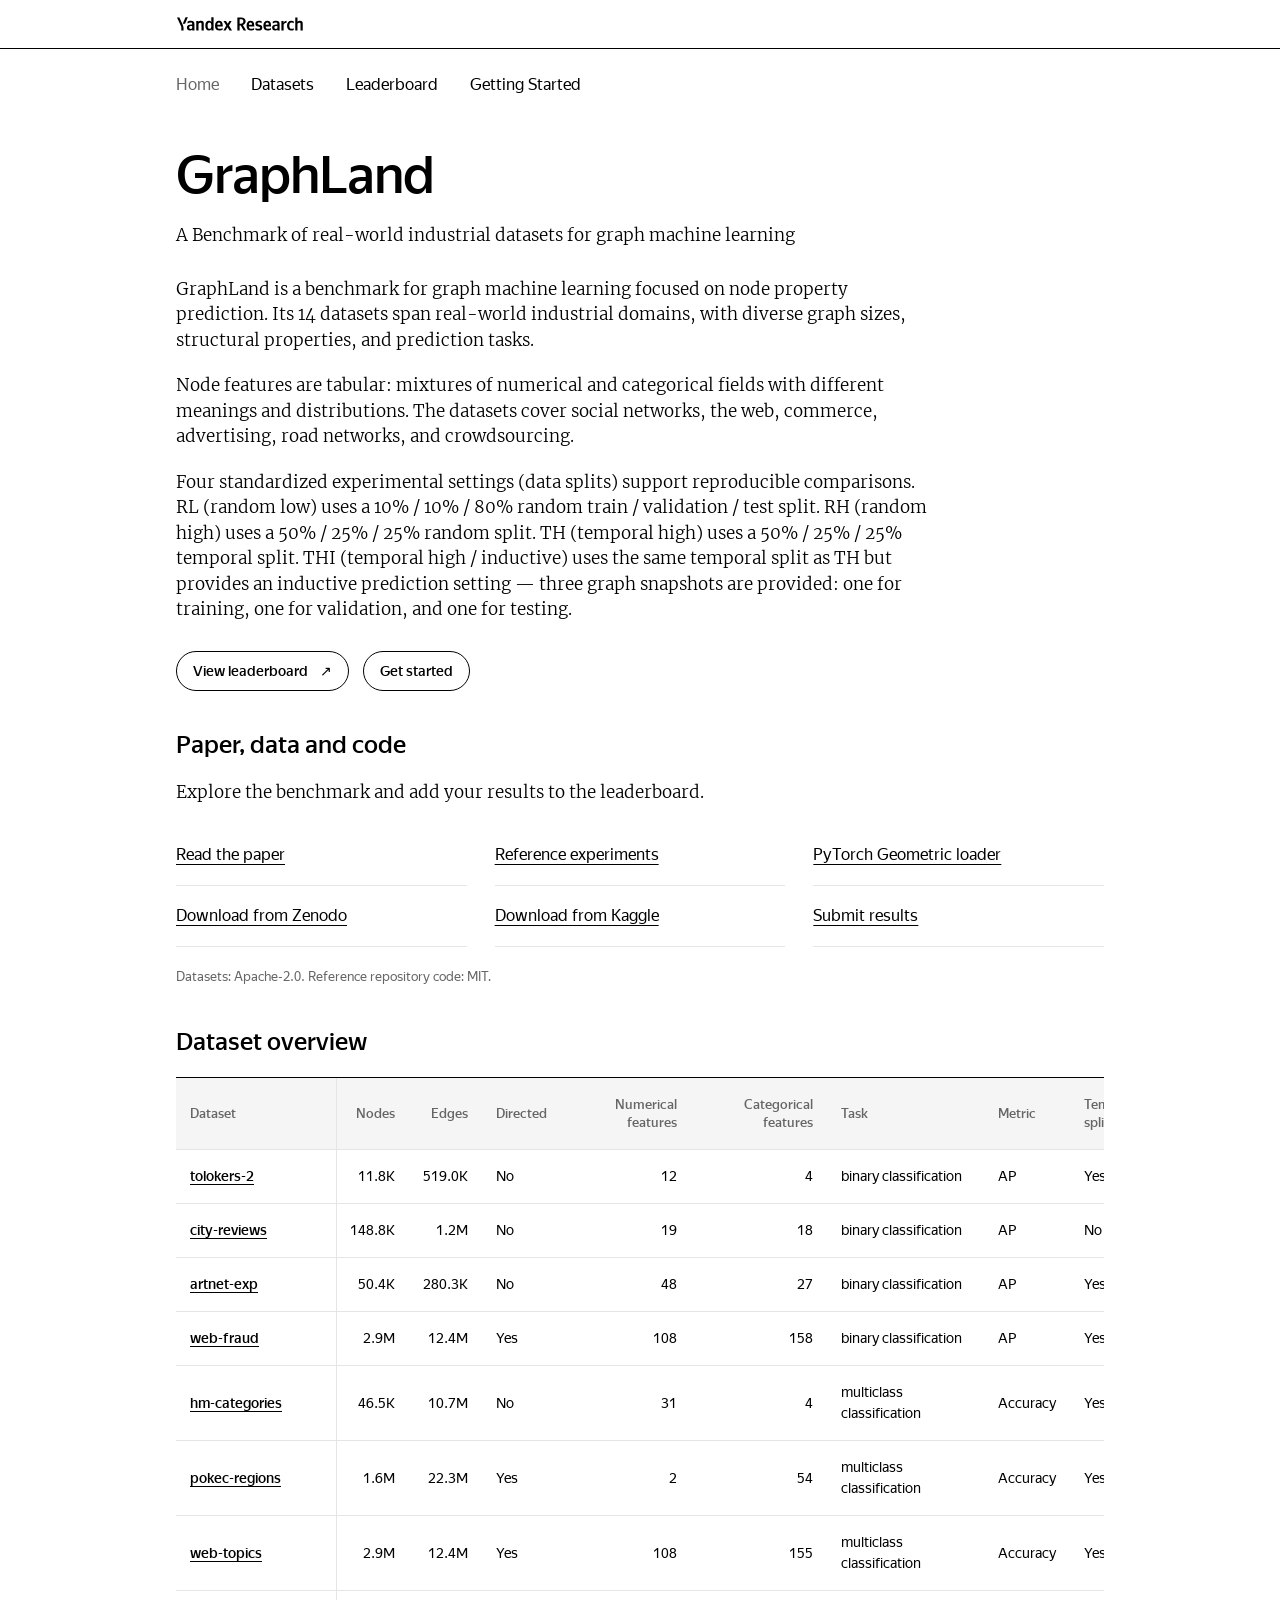
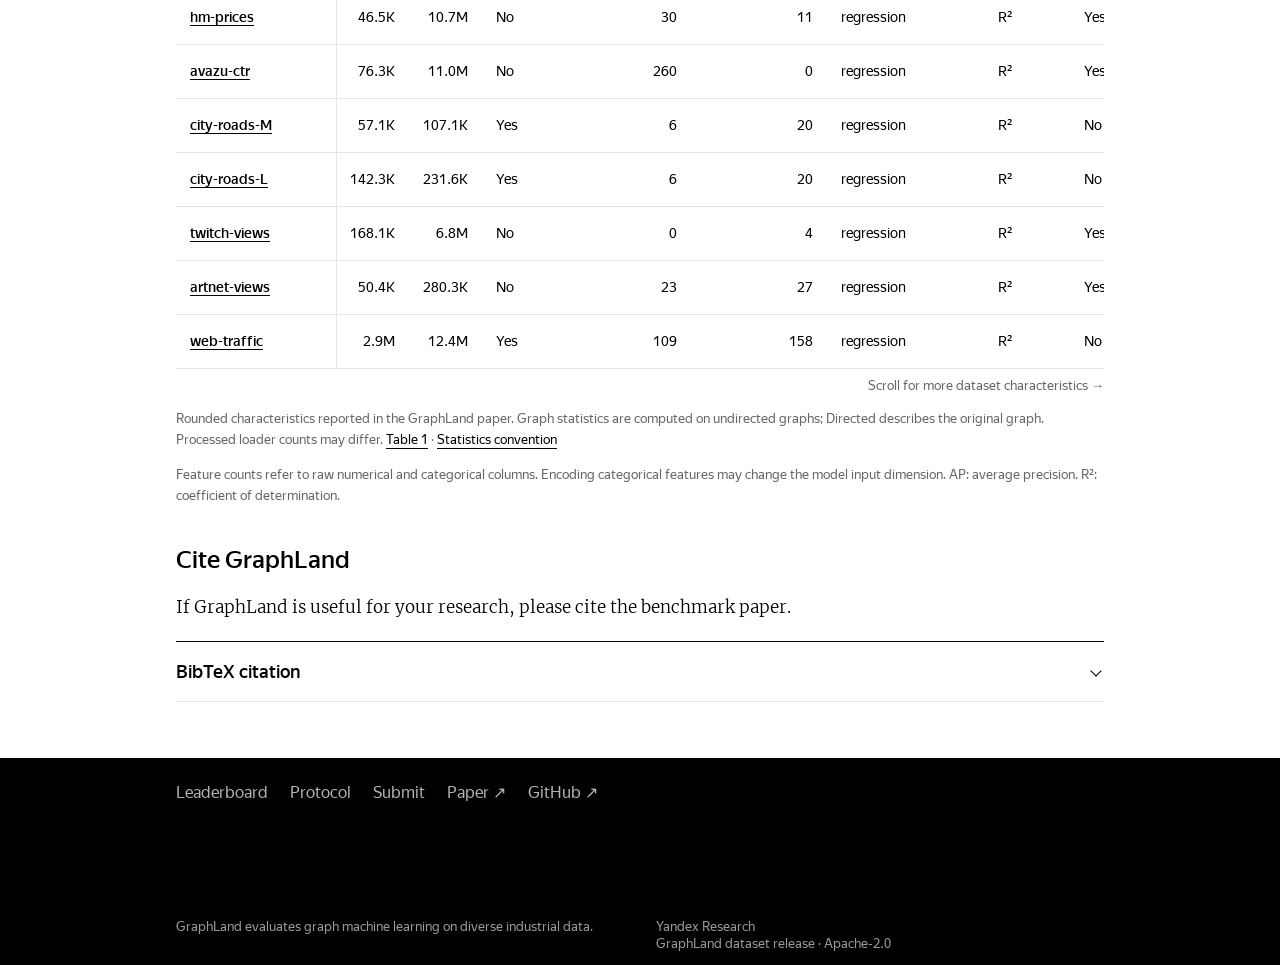
==== commit f3f17e29: "Describe the four experimental splits on Home" ====
--- a/site/index.html
+++ b/site/index.html
@@ -25,7 +25,7 @@
       </a>
 
     </div>
-  </header><nav class="project-navigation shell" aria-label="GraphLand sections"><a href="index.html" aria-current="page">Home</a><a href="datasets.html">Datasets</a><a href="leaderboard.html">Leaderboard</a><a href="getting-started.html">Getting Started</a></nav><main id="main-content" class="project-page" tabindex="-1"><section class="shell page-intro"><h1>GraphLand</h1><p class="page-lead">A Benchmark of real-world industrial datasets for graph machine learning</p></section><section class="shell article-copy"><p>GraphLand is a benchmark for graph machine learning focused on node property prediction. Its 14 datasets span real-world industrial domains, with diverse graph sizes, structural properties, and prediction tasks.</p><p>Node features are tabular: mixtures of numerical and categorical fields with different meanings and distributions. The datasets cover social networks, the web, commerce, advertising, road networks, and crowdsourcing.</p><p>Four standardized evaluation settings support reproducible comparisons. RL uses a 10% / 10% / 80% random train / validation / test split; RH uses 50% / 25% / 25%. TH uses a 50% / 25% / 25% temporal split. THI uses the same temporal split with three graph snapshots for inductive training, validation, and testing.</p><div class="page-actions"><a class="button" href="leaderboard.html">View leaderboard <span aria-hidden="true">↗</span></a><a class="button button-secondary" href="getting-started.html">Get started</a></div></section><section class="shell page-section"><h2>Paper, data and code</h2><p class="section-description">Explore the benchmark and add your results to the leaderboard.</p><ul class="project-resources"><li><a class="text-link" href="https://arxiv.org/abs/2409.14500" target="_blank" rel="noopener noreferrer">Read the paper</a></li><li><a class="text-link" href="https://github.com/yandex-research/graphland" target="_blank" rel="noopener noreferrer">Reference experiments</a></li><li><a class="text-link" href="https://pytorch-geometric.readthedocs.io/en/stable/generated/torch_geometric.datasets.GraphLandDataset.html" target="_blank" rel="noopener noreferrer">PyTorch Geometric loader</a></li><li><a class="text-link" href="https://zenodo.org/records/16895532" target="_blank" rel="noopener noreferrer">Download from Zenodo</a></li><li><a class="text-link" href="https://www.kaggle.com/datasets/bazhenovgleb/graphland" target="_blank" rel="noopener noreferrer">Download from Kaggle</a></li><li><a class="text-link" href="https://github.com/ermakov-petr/graphland/issues/new/choose">Submit results</a></li></ul><p class="section-note">Datasets: Apache-2.0. Reference repository code: MIT.</p></section><section class="shell page-section"><h2>Dataset overview</h2><div class="catalog-scroll" role="region" aria-label="GraphLand dataset characteristics" tabindex="0"><table class="data-table dataset-catalog"><caption class="visually-hidden">Characteristics of the 14 GraphLand datasets</caption><thead><tr><th scope="col">Dataset</th><th scope="col">Nodes</th><th scope="col">Edges</th><th scope="col">Directed</th><th scope="col">Numerical features</th><th scope="col">Categorical features</th><th scope="col">Task</th><th scope="col">Metric</th><th scope="col">Temporal split</th></tr></thead><tbody><tr><th scope="row"><a href="datasets.html#tolokers-2">tolokers-2</a></th><td data-print-label="Nodes">11.8K</td><td data-print-label="Edges">519.0K</td><td data-print-label="Directed">No</td><td data-print-label="Numerical features">12</td><td data-print-label="Categorical features">4</td><td data-print-label="Task">binary classification</td><td data-print-label="Metric">AP</td><td data-print-label="Temporal split">Yes</td></tr><tr><th scope="row"><a href="datasets.html#city-reviews">city-reviews</a></th><td data-print-label="Nodes">148.8K</td><td data-print-label="Edges">1.2M</td><td data-print-label="Directed">No</td><td data-print-label="Numerical features">19</td><td data-print-label="Categorical features">18</td><td data-print-label="Task">binary classification</td><td data-print-label="Metric">AP</td><td data-print-label="Temporal split">No</td></tr><tr><th scope="row"><a href="datasets.html#artnet-exp">artnet-exp</a></th><td data-print-label="Nodes">50.4K</td><td data-print-label="Edges">280.3K</td><td data-print-label="Directed">No</td><td data-print-label="Numerical features">48</td><td data-print-label="Categorical features">27</td><td data-print-label="Task">binary classification</td><td data-print-label="Metric">AP</td><td data-print-label="Temporal split">Yes</td></tr><tr><th scope="row"><a href="datasets.html#web-fraud">web-fraud</a></th><td data-print-label="Nodes">2.9M</td><td data-print-label="Edges">12.4M</td><td data-print-label="Directed">Yes</td><td data-print-label="Numerical features">108</td><td data-print-label="Categorical features">158</td><td data-print-label="Task">binary classification</td><td data-print-label="Metric">AP</td><td data-print-label="Temporal split">Yes</td></tr><tr><th scope="row"><a href="datasets.html#hm-categories">hm-categories</a></th><td data-print-label="Nodes">46.5K</td><td data-print-label="Edges">10.7M</td><td data-print-label="Directed">No</td><td data-print-label="Numerical features">31</td><td data-print-label="Categorical features">4</td><td data-print-label="Task">multiclass classification</td><td data-print-label="Metric">Accuracy</td><td data-print-label="Temporal split">Yes</td></tr><tr><th scope="row"><a href="datasets.html#pokec-regions">pokec-regions</a></th><td data-print-label="Nodes">1.6M</td><td data-print-label="Edges">22.3M</td><td data-print-label="Directed">Yes</td><td data-print-label="Numerical features">2</td><td data-print-label="Categorical features">54</td><td data-print-label="Task">multiclass classification</td><td data-print-label="Metric">Accuracy</td><td data-print-label="Temporal split">Yes</td></tr><tr><th scope="row"><a href="datasets.html#web-topics">web-topics</a></th><td data-print-label="Nodes">2.9M</td><td data-print-label="Edges">12.4M</td><td data-print-label="Directed">Yes</td><td data-print-label="Numerical features">108</td><td data-print-label="Categorical features">155</td><td data-print-label="Task">multiclass classification</td><td data-print-label="Metric">Accuracy</td><td data-print-label="Temporal split">Yes</td></tr><tr><th scope="row"><a href="datasets.html#hm-prices">hm-prices</a></th><td data-print-label="Nodes">46.5K</td><td data-print-label="Edges">10.7M</td><td data-print-label="Directed">No</td><td data-print-label="Numerical features">30</td><td data-print-label="Categorical features">11</td><td data-print-label="Task">regression</td><td data-print-label="Metric">R²</td><td data-print-label="Temporal split">Yes</td></tr><tr><th scope="row"><a href="datasets.html#avazu-ctr">avazu-ctr</a></th><td data-print-label="Nodes">76.3K</td><td data-print-label="Edges">11.0M</td><td data-print-label="Directed">No</td><td data-print-label="Numerical features">260</td><td data-print-label="Categorical features">0</td><td data-print-label="Task">regression</td><td data-print-label="Metric">R²</td><td data-print-label="Temporal split">Yes</td></tr><tr><th scope="row"><a href="datasets.html#city-roads-M">city-roads-M</a></th><td data-print-label="Nodes">57.1K</td><td data-print-label="Edges">107.1K</td><td data-print-label="Directed">Yes</td><td data-print-label="Numerical features">6</td><td data-print-label="Categorical features">20</td><td data-print-label="Task">regression</td><td data-print-label="Metric">R²</td><td data-print-label="Temporal split">No</td></tr><tr><th scope="row"><a href="datasets.html#city-roads-L">city-roads-L</a></th><td data-print-label="Nodes">142.3K</td><td data-print-label="Edges">231.6K</td><td data-print-label="Directed">Yes</td><td data-print-label="Numerical features">6</td><td data-print-label="Categorical features">20</td><td data-print-label="Task">regression</td><td data-print-label="Metric">R²</td><td data-print-label="Temporal split">No</td></tr><tr><th scope="row"><a href="datasets.html#twitch-views">twitch-views</a></th><td data-print-label="Nodes">168.1K</td><td data-print-label="Edges">6.8M</td><td data-print-label="Directed">No</td><td data-print-label="Numerical features">0</td><td data-print-label="Categorical features">4</td><td data-print-label="Task">regression</td><td data-print-label="Metric">R²</td><td data-print-label="Temporal split">Yes</td></tr><tr><th scope="row"><a href="datasets.html#artnet-views">artnet-views</a></th><td data-print-label="Nodes">50.4K</td><td data-print-label="Edges">280.3K</td><td data-print-label="Directed">No</td><td data-print-label="Numerical features">23</td><td data-print-label="Categorical features">27</td><td data-print-label="Task">regression</td><td data-print-label="Metric">R²</td><td data-print-label="Temporal split">Yes</td></tr><tr><th scope="row"><a href="datasets.html#web-traffic">web-traffic</a></th><td data-print-label="Nodes">2.9M</td><td data-print-label="Edges">12.4M</td><td data-print-label="Directed">Yes</td><td data-print-label="Numerical features">109</td><td data-print-label="Categorical features">158</td><td data-print-label="Task">regression</td><td data-print-label="Metric">R²</td><td data-print-label="Temporal split">No</td></tr></tbody></table></div><p id="catalog-scroll-hint" class="table-scroll-hint" hidden>Scroll for more dataset characteristics <span aria-hidden="true">→</span></p><p class="table-footnote">Rounded characteristics reported in the GraphLand paper. Graph statistics are computed on undirected graphs; Directed describes the original graph. Processed loader counts may differ. <a class="text-link" href="https://arxiv.org/html/2409.14500v5#S3.T1" target="_blank" rel="noopener noreferrer">Table 1</a> · <a class="text-link" href="https://arxiv.org/html/2409.14500v5#A1.SS2.SSS0.Px1.p1.1" target="_blank" rel="noopener noreferrer">Statistics convention</a></p><p class="table-footnote">Feature counts refer to raw numerical and categorical columns. Encoding categorical features may change the model input dimension. AP: average precision. R²: coefficient of determination.</p></section><section class="shell page-section"><h2>Cite GraphLand</h2><p class="section-description">If GraphLand is useful for your research, please cite the benchmark paper.</p><details class="citation-disclosure"><summary>BibTeX citation</summary><pre class="code-block" tabindex="0"><code class="language-bibtex">@inproceedings{bazhenov2025graphland,
+  </header><nav class="project-navigation shell" aria-label="GraphLand sections"><a href="index.html" aria-current="page">Home</a><a href="datasets.html">Datasets</a><a href="leaderboard.html">Leaderboard</a><a href="getting-started.html">Getting Started</a></nav><main id="main-content" class="project-page" tabindex="-1"><section class="shell page-intro"><h1>GraphLand</h1><p class="page-lead">A Benchmark of real-world industrial datasets for graph machine learning</p></section><section class="shell article-copy"><p>GraphLand is a benchmark for graph machine learning focused on node property prediction. Its 14 datasets span real-world industrial domains, with diverse graph sizes, structural properties, and prediction tasks.</p><p>Node features are tabular: mixtures of numerical and categorical fields with different meanings and distributions. The datasets cover social networks, the web, commerce, advertising, road networks, and crowdsourcing.</p><p>Four standardized experimental settings (data splits) support reproducible comparisons. RL (random low) uses a 10% / 10% / 80% random train / validation / test split. RH (random high) uses a 50% / 25% / 25% random split. TH (temporal high) uses a 50% / 25% / 25% temporal split. THI (temporal high / inductive) uses the same temporal split as TH but provides an inductive prediction setting — three graph snapshots are provided: one for training, one for validation, and one for testing.</p><div class="page-actions"><a class="button" href="leaderboard.html">View leaderboard <span aria-hidden="true">↗</span></a><a class="button button-secondary" href="getting-started.html">Get started</a></div></section><section class="shell page-section"><h2>Paper, data and code</h2><p class="section-description">Explore the benchmark and add your results to the leaderboard.</p><ul class="project-resources"><li><a class="text-link" href="https://arxiv.org/abs/2409.14500" target="_blank" rel="noopener noreferrer">Read the paper</a></li><li><a class="text-link" href="https://github.com/yandex-research/graphland" target="_blank" rel="noopener noreferrer">Reference experiments</a></li><li><a class="text-link" href="https://pytorch-geometric.readthedocs.io/en/stable/generated/torch_geometric.datasets.GraphLandDataset.html" target="_blank" rel="noopener noreferrer">PyTorch Geometric loader</a></li><li><a class="text-link" href="https://zenodo.org/records/16895532" target="_blank" rel="noopener noreferrer">Download from Zenodo</a></li><li><a class="text-link" href="https://www.kaggle.com/datasets/bazhenovgleb/graphland" target="_blank" rel="noopener noreferrer">Download from Kaggle</a></li><li><a class="text-link" href="https://github.com/ermakov-petr/graphland/issues/new/choose">Submit results</a></li></ul><p class="section-note">Datasets: Apache-2.0. Reference repository code: MIT.</p></section><section class="shell page-section"><h2>Dataset overview</h2><div class="catalog-scroll" role="region" aria-label="GraphLand dataset characteristics" tabindex="0"><table class="data-table dataset-catalog"><caption class="visually-hidden">Characteristics of the 14 GraphLand datasets</caption><thead><tr><th scope="col">Dataset</th><th scope="col">Nodes</th><th scope="col">Edges</th><th scope="col">Directed</th><th scope="col">Numerical features</th><th scope="col">Categorical features</th><th scope="col">Task</th><th scope="col">Metric</th><th scope="col">Temporal split</th></tr></thead><tbody><tr><th scope="row"><a href="datasets.html#tolokers-2">tolokers-2</a></th><td data-print-label="Nodes">11.8K</td><td data-print-label="Edges">519.0K</td><td data-print-label="Directed">No</td><td data-print-label="Numerical features">12</td><td data-print-label="Categorical features">4</td><td data-print-label="Task">binary classification</td><td data-print-label="Metric">AP</td><td data-print-label="Temporal split">Yes</td></tr><tr><th scope="row"><a href="datasets.html#city-reviews">city-reviews</a></th><td data-print-label="Nodes">148.8K</td><td data-print-label="Edges">1.2M</td><td data-print-label="Directed">No</td><td data-print-label="Numerical features">19</td><td data-print-label="Categorical features">18</td><td data-print-label="Task">binary classification</td><td data-print-label="Metric">AP</td><td data-print-label="Temporal split">No</td></tr><tr><th scope="row"><a href="datasets.html#artnet-exp">artnet-exp</a></th><td data-print-label="Nodes">50.4K</td><td data-print-label="Edges">280.3K</td><td data-print-label="Directed">No</td><td data-print-label="Numerical features">48</td><td data-print-label="Categorical features">27</td><td data-print-label="Task">binary classification</td><td data-print-label="Metric">AP</td><td data-print-label="Temporal split">Yes</td></tr><tr><th scope="row"><a href="datasets.html#web-fraud">web-fraud</a></th><td data-print-label="Nodes">2.9M</td><td data-print-label="Edges">12.4M</td><td data-print-label="Directed">Yes</td><td data-print-label="Numerical features">108</td><td data-print-label="Categorical features">158</td><td data-print-label="Task">binary classification</td><td data-print-label="Metric">AP</td><td data-print-label="Temporal split">Yes</td></tr><tr><th scope="row"><a href="datasets.html#hm-categories">hm-categories</a></th><td data-print-label="Nodes">46.5K</td><td data-print-label="Edges">10.7M</td><td data-print-label="Directed">No</td><td data-print-label="Numerical features">31</td><td data-print-label="Categorical features">4</td><td data-print-label="Task">multiclass classification</td><td data-print-label="Metric">Accuracy</td><td data-print-label="Temporal split">Yes</td></tr><tr><th scope="row"><a href="datasets.html#pokec-regions">pokec-regions</a></th><td data-print-label="Nodes">1.6M</td><td data-print-label="Edges">22.3M</td><td data-print-label="Directed">Yes</td><td data-print-label="Numerical features">2</td><td data-print-label="Categorical features">54</td><td data-print-label="Task">multiclass classification</td><td data-print-label="Metric">Accuracy</td><td data-print-label="Temporal split">Yes</td></tr><tr><th scope="row"><a href="datasets.html#web-topics">web-topics</a></th><td data-print-label="Nodes">2.9M</td><td data-print-label="Edges">12.4M</td><td data-print-label="Directed">Yes</td><td data-print-label="Numerical features">108</td><td data-print-label="Categorical features">155</td><td data-print-label="Task">multiclass classification</td><td data-print-label="Metric">Accuracy</td><td data-print-label="Temporal split">Yes</td></tr><tr><th scope="row"><a href="datasets.html#hm-prices">hm-prices</a></th><td data-print-label="Nodes">46.5K</td><td data-print-label="Edges">10.7M</td><td data-print-label="Directed">No</td><td data-print-label="Numerical features">30</td><td data-print-label="Categorical features">11</td><td data-print-label="Task">regression</td><td data-print-label="Metric">R²</td><td data-print-label="Temporal split">Yes</td></tr><tr><th scope="row"><a href="datasets.html#avazu-ctr">avazu-ctr</a></th><td data-print-label="Nodes">76.3K</td><td data-print-label="Edges">11.0M</td><td data-print-label="Directed">No</td><td data-print-label="Numerical features">260</td><td data-print-label="Categorical features">0</td><td data-print-label="Task">regression</td><td data-print-label="Metric">R²</td><td data-print-label="Temporal split">Yes</td></tr><tr><th scope="row"><a href="datasets.html#city-roads-M">city-roads-M</a></th><td data-print-label="Nodes">57.1K</td><td data-print-label="Edges">107.1K</td><td data-print-label="Directed">Yes</td><td data-print-label="Numerical features">6</td><td data-print-label="Categorical features">20</td><td data-print-label="Task">regression</td><td data-print-label="Metric">R²</td><td data-print-label="Temporal split">No</td></tr><tr><th scope="row"><a href="datasets.html#city-roads-L">city-roads-L</a></th><td data-print-label="Nodes">142.3K</td><td data-print-label="Edges">231.6K</td><td data-print-label="Directed">Yes</td><td data-print-label="Numerical features">6</td><td data-print-label="Categorical features">20</td><td data-print-label="Task">regression</td><td data-print-label="Metric">R²</td><td data-print-label="Temporal split">No</td></tr><tr><th scope="row"><a href="datasets.html#twitch-views">twitch-views</a></th><td data-print-label="Nodes">168.1K</td><td data-print-label="Edges">6.8M</td><td data-print-label="Directed">No</td><td data-print-label="Numerical features">0</td><td data-print-label="Categorical features">4</td><td data-print-label="Task">regression</td><td data-print-label="Metric">R²</td><td data-print-label="Temporal split">Yes</td></tr><tr><th scope="row"><a href="datasets.html#artnet-views">artnet-views</a></th><td data-print-label="Nodes">50.4K</td><td data-print-label="Edges">280.3K</td><td data-print-label="Directed">No</td><td data-print-label="Numerical features">23</td><td data-print-label="Categorical features">27</td><td data-print-label="Task">regression</td><td data-print-label="Metric">R²</td><td data-print-label="Temporal split">Yes</td></tr><tr><th scope="row"><a href="datasets.html#web-traffic">web-traffic</a></th><td data-print-label="Nodes">2.9M</td><td data-print-label="Edges">12.4M</td><td data-print-label="Directed">Yes</td><td data-print-label="Numerical features">109</td><td data-print-label="Categorical features">158</td><td data-print-label="Task">regression</td><td data-print-label="Metric">R²</td><td data-print-label="Temporal split">No</td></tr></tbody></table></div><p id="catalog-scroll-hint" class="table-scroll-hint" hidden>Scroll for more dataset characteristics <span aria-hidden="true">→</span></p><p class="table-footnote">Rounded characteristics reported in the GraphLand paper. Graph statistics are computed on undirected graphs; Directed describes the original graph. Processed loader counts may differ. <a class="text-link" href="https://arxiv.org/html/2409.14500v5#S3.T1" target="_blank" rel="noopener noreferrer">Table 1</a> · <a class="text-link" href="https://arxiv.org/html/2409.14500v5#A1.SS2.SSS0.Px1.p1.1" target="_blank" rel="noopener noreferrer">Statistics convention</a></p><p class="table-footnote">Feature counts refer to raw numerical and categorical columns. Encoding categorical features may change the model input dimension. AP: average precision. R²: coefficient of determination.</p></section><section class="shell page-section"><h2>Cite GraphLand</h2><p class="section-description">If GraphLand is useful for your research, please cite the benchmark paper.</p><details class="citation-disclosure"><summary>BibTeX citation</summary><pre class="code-block" tabindex="0"><code class="language-bibtex">@inproceedings{bazhenov2025graphland,
   title={{GraphLand}: Evaluating graph machine learning models on diverse industrial data},
   author={Bazhenov, Gleb and Platonov, Oleg and Prokhorenkova, Liudmila},
   booktitle={The Thirty-Ninth Annual Conference on Neural Information Processing Systems},
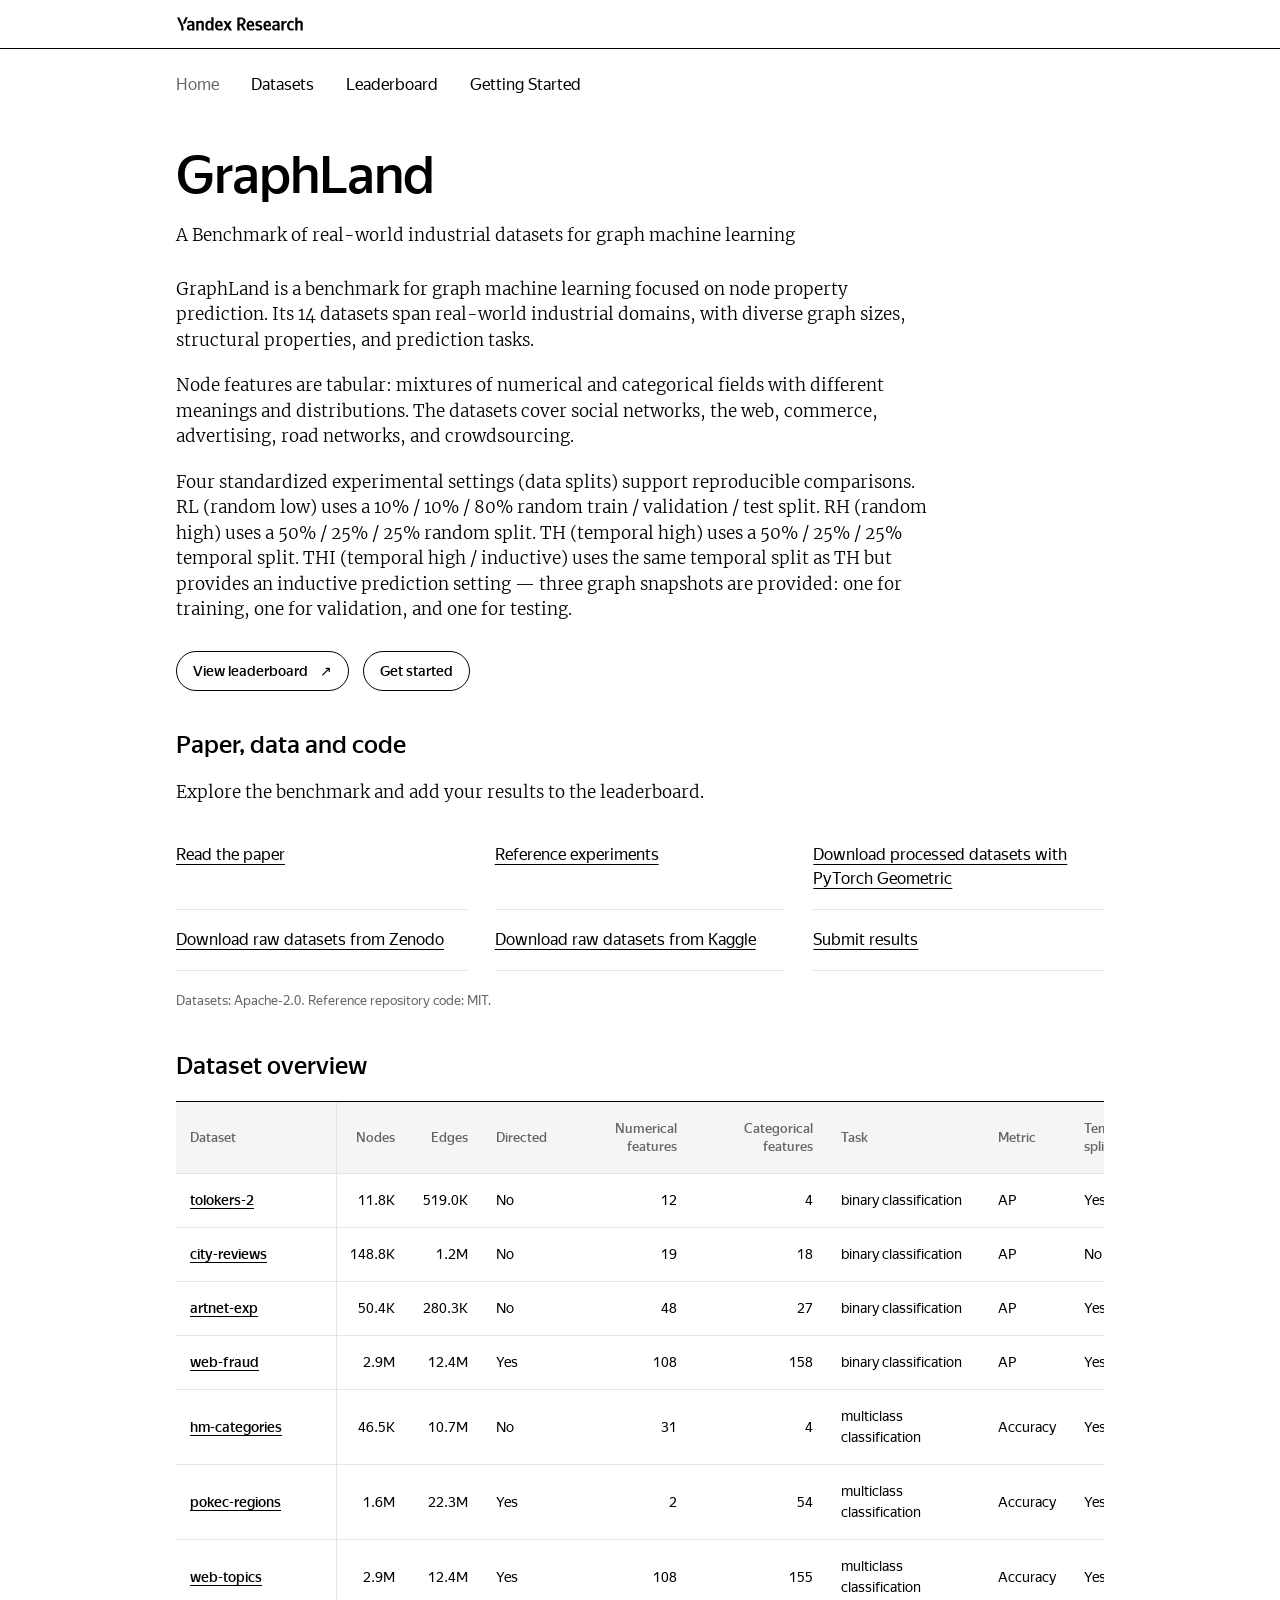
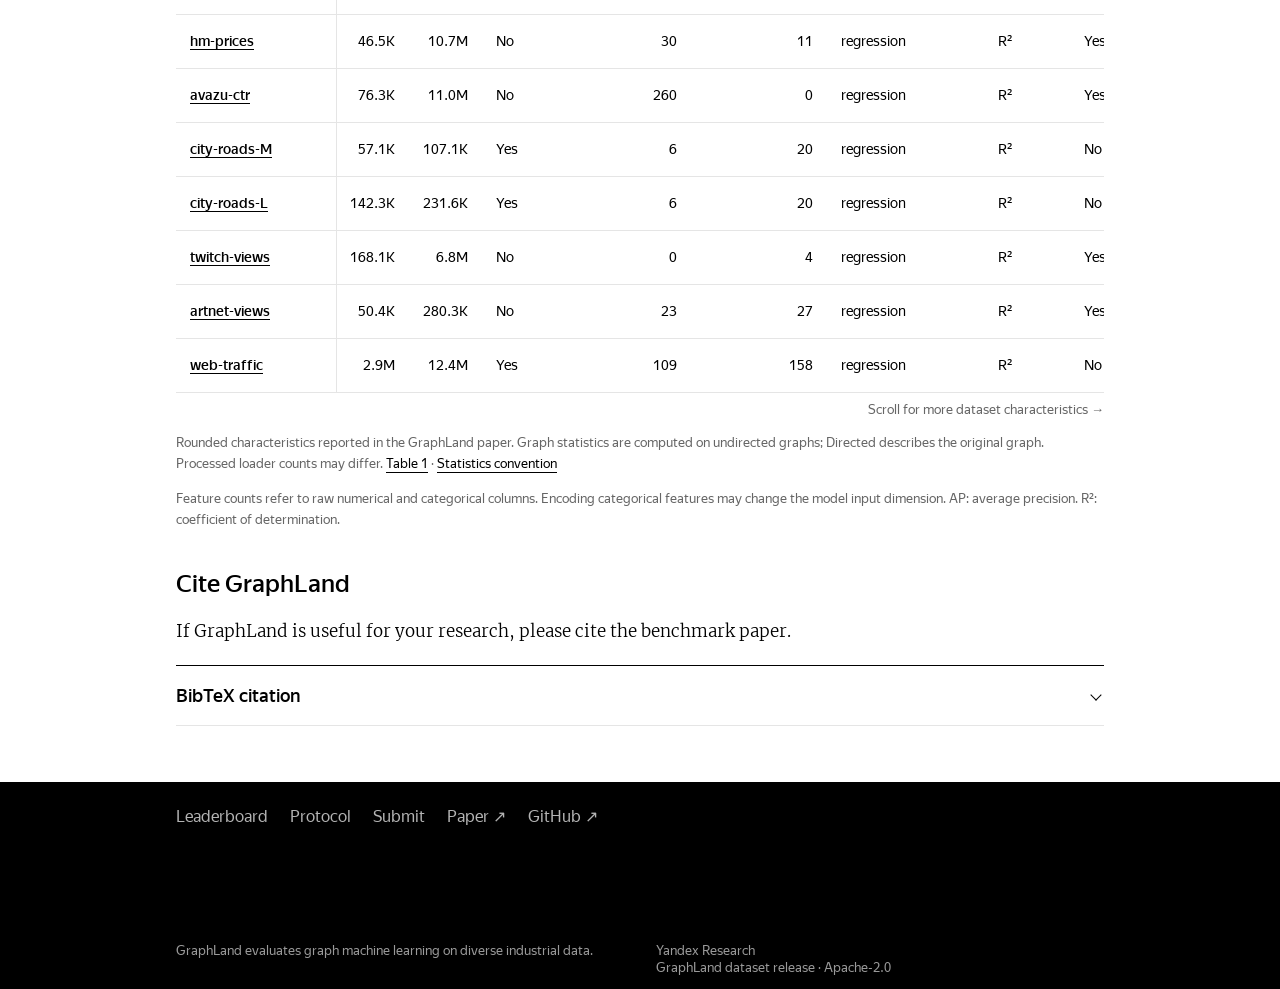
==== commit 2bd67127: "Distinguish raw and processed dataset downloads on Home" ====
--- a/site/index.html
+++ b/site/index.html
@@ -25,7 +25,7 @@
       </a>
 
     </div>
-  </header><nav class="project-navigation shell" aria-label="GraphLand sections"><a href="index.html" aria-current="page">Home</a><a href="datasets.html">Datasets</a><a href="leaderboard.html">Leaderboard</a><a href="getting-started.html">Getting Started</a></nav><main id="main-content" class="project-page" tabindex="-1"><section class="shell page-intro"><h1>GraphLand</h1><p class="page-lead">A Benchmark of real-world industrial datasets for graph machine learning</p></section><section class="shell article-copy"><p>GraphLand is a benchmark for graph machine learning focused on node property prediction. Its 14 datasets span real-world industrial domains, with diverse graph sizes, structural properties, and prediction tasks.</p><p>Node features are tabular: mixtures of numerical and categorical fields with different meanings and distributions. The datasets cover social networks, the web, commerce, advertising, road networks, and crowdsourcing.</p><p>Four standardized experimental settings (data splits) support reproducible comparisons. RL (random low) uses a 10% / 10% / 80% random train / validation / test split. RH (random high) uses a 50% / 25% / 25% random split. TH (temporal high) uses a 50% / 25% / 25% temporal split. THI (temporal high / inductive) uses the same temporal split as TH but provides an inductive prediction setting — three graph snapshots are provided: one for training, one for validation, and one for testing.</p><div class="page-actions"><a class="button" href="leaderboard.html">View leaderboard <span aria-hidden="true">↗</span></a><a class="button button-secondary" href="getting-started.html">Get started</a></div></section><section class="shell page-section"><h2>Paper, data and code</h2><p class="section-description">Explore the benchmark and add your results to the leaderboard.</p><ul class="project-resources"><li><a class="text-link" href="https://arxiv.org/abs/2409.14500" target="_blank" rel="noopener noreferrer">Read the paper</a></li><li><a class="text-link" href="https://github.com/yandex-research/graphland" target="_blank" rel="noopener noreferrer">Reference experiments</a></li><li><a class="text-link" href="https://pytorch-geometric.readthedocs.io/en/stable/generated/torch_geometric.datasets.GraphLandDataset.html" target="_blank" rel="noopener noreferrer">PyTorch Geometric loader</a></li><li><a class="text-link" href="https://zenodo.org/records/16895532" target="_blank" rel="noopener noreferrer">Download from Zenodo</a></li><li><a class="text-link" href="https://www.kaggle.com/datasets/bazhenovgleb/graphland" target="_blank" rel="noopener noreferrer">Download from Kaggle</a></li><li><a class="text-link" href="https://github.com/ermakov-petr/graphland/issues/new/choose">Submit results</a></li></ul><p class="section-note">Datasets: Apache-2.0. Reference repository code: MIT.</p></section><section class="shell page-section"><h2>Dataset overview</h2><div class="catalog-scroll" role="region" aria-label="GraphLand dataset characteristics" tabindex="0"><table class="data-table dataset-catalog"><caption class="visually-hidden">Characteristics of the 14 GraphLand datasets</caption><thead><tr><th scope="col">Dataset</th><th scope="col">Nodes</th><th scope="col">Edges</th><th scope="col">Directed</th><th scope="col">Numerical features</th><th scope="col">Categorical features</th><th scope="col">Task</th><th scope="col">Metric</th><th scope="col">Temporal split</th></tr></thead><tbody><tr><th scope="row"><a href="datasets.html#tolokers-2">tolokers-2</a></th><td data-print-label="Nodes">11.8K</td><td data-print-label="Edges">519.0K</td><td data-print-label="Directed">No</td><td data-print-label="Numerical features">12</td><td data-print-label="Categorical features">4</td><td data-print-label="Task">binary classification</td><td data-print-label="Metric">AP</td><td data-print-label="Temporal split">Yes</td></tr><tr><th scope="row"><a href="datasets.html#city-reviews">city-reviews</a></th><td data-print-label="Nodes">148.8K</td><td data-print-label="Edges">1.2M</td><td data-print-label="Directed">No</td><td data-print-label="Numerical features">19</td><td data-print-label="Categorical features">18</td><td data-print-label="Task">binary classification</td><td data-print-label="Metric">AP</td><td data-print-label="Temporal split">No</td></tr><tr><th scope="row"><a href="datasets.html#artnet-exp">artnet-exp</a></th><td data-print-label="Nodes">50.4K</td><td data-print-label="Edges">280.3K</td><td data-print-label="Directed">No</td><td data-print-label="Numerical features">48</td><td data-print-label="Categorical features">27</td><td data-print-label="Task">binary classification</td><td data-print-label="Metric">AP</td><td data-print-label="Temporal split">Yes</td></tr><tr><th scope="row"><a href="datasets.html#web-fraud">web-fraud</a></th><td data-print-label="Nodes">2.9M</td><td data-print-label="Edges">12.4M</td><td data-print-label="Directed">Yes</td><td data-print-label="Numerical features">108</td><td data-print-label="Categorical features">158</td><td data-print-label="Task">binary classification</td><td data-print-label="Metric">AP</td><td data-print-label="Temporal split">Yes</td></tr><tr><th scope="row"><a href="datasets.html#hm-categories">hm-categories</a></th><td data-print-label="Nodes">46.5K</td><td data-print-label="Edges">10.7M</td><td data-print-label="Directed">No</td><td data-print-label="Numerical features">31</td><td data-print-label="Categorical features">4</td><td data-print-label="Task">multiclass classification</td><td data-print-label="Metric">Accuracy</td><td data-print-label="Temporal split">Yes</td></tr><tr><th scope="row"><a href="datasets.html#pokec-regions">pokec-regions</a></th><td data-print-label="Nodes">1.6M</td><td data-print-label="Edges">22.3M</td><td data-print-label="Directed">Yes</td><td data-print-label="Numerical features">2</td><td data-print-label="Categorical features">54</td><td data-print-label="Task">multiclass classification</td><td data-print-label="Metric">Accuracy</td><td data-print-label="Temporal split">Yes</td></tr><tr><th scope="row"><a href="datasets.html#web-topics">web-topics</a></th><td data-print-label="Nodes">2.9M</td><td data-print-label="Edges">12.4M</td><td data-print-label="Directed">Yes</td><td data-print-label="Numerical features">108</td><td data-print-label="Categorical features">155</td><td data-print-label="Task">multiclass classification</td><td data-print-label="Metric">Accuracy</td><td data-print-label="Temporal split">Yes</td></tr><tr><th scope="row"><a href="datasets.html#hm-prices">hm-prices</a></th><td data-print-label="Nodes">46.5K</td><td data-print-label="Edges">10.7M</td><td data-print-label="Directed">No</td><td data-print-label="Numerical features">30</td><td data-print-label="Categorical features">11</td><td data-print-label="Task">regression</td><td data-print-label="Metric">R²</td><td data-print-label="Temporal split">Yes</td></tr><tr><th scope="row"><a href="datasets.html#avazu-ctr">avazu-ctr</a></th><td data-print-label="Nodes">76.3K</td><td data-print-label="Edges">11.0M</td><td data-print-label="Directed">No</td><td data-print-label="Numerical features">260</td><td data-print-label="Categorical features">0</td><td data-print-label="Task">regression</td><td data-print-label="Metric">R²</td><td data-print-label="Temporal split">Yes</td></tr><tr><th scope="row"><a href="datasets.html#city-roads-M">city-roads-M</a></th><td data-print-label="Nodes">57.1K</td><td data-print-label="Edges">107.1K</td><td data-print-label="Directed">Yes</td><td data-print-label="Numerical features">6</td><td data-print-label="Categorical features">20</td><td data-print-label="Task">regression</td><td data-print-label="Metric">R²</td><td data-print-label="Temporal split">No</td></tr><tr><th scope="row"><a href="datasets.html#city-roads-L">city-roads-L</a></th><td data-print-label="Nodes">142.3K</td><td data-print-label="Edges">231.6K</td><td data-print-label="Directed">Yes</td><td data-print-label="Numerical features">6</td><td data-print-label="Categorical features">20</td><td data-print-label="Task">regression</td><td data-print-label="Metric">R²</td><td data-print-label="Temporal split">No</td></tr><tr><th scope="row"><a href="datasets.html#twitch-views">twitch-views</a></th><td data-print-label="Nodes">168.1K</td><td data-print-label="Edges">6.8M</td><td data-print-label="Directed">No</td><td data-print-label="Numerical features">0</td><td data-print-label="Categorical features">4</td><td data-print-label="Task">regression</td><td data-print-label="Metric">R²</td><td data-print-label="Temporal split">Yes</td></tr><tr><th scope="row"><a href="datasets.html#artnet-views">artnet-views</a></th><td data-print-label="Nodes">50.4K</td><td data-print-label="Edges">280.3K</td><td data-print-label="Directed">No</td><td data-print-label="Numerical features">23</td><td data-print-label="Categorical features">27</td><td data-print-label="Task">regression</td><td data-print-label="Metric">R²</td><td data-print-label="Temporal split">Yes</td></tr><tr><th scope="row"><a href="datasets.html#web-traffic">web-traffic</a></th><td data-print-label="Nodes">2.9M</td><td data-print-label="Edges">12.4M</td><td data-print-label="Directed">Yes</td><td data-print-label="Numerical features">109</td><td data-print-label="Categorical features">158</td><td data-print-label="Task">regression</td><td data-print-label="Metric">R²</td><td data-print-label="Temporal split">No</td></tr></tbody></table></div><p id="catalog-scroll-hint" class="table-scroll-hint" hidden>Scroll for more dataset characteristics <span aria-hidden="true">→</span></p><p class="table-footnote">Rounded characteristics reported in the GraphLand paper. Graph statistics are computed on undirected graphs; Directed describes the original graph. Processed loader counts may differ. <a class="text-link" href="https://arxiv.org/html/2409.14500v5#S3.T1" target="_blank" rel="noopener noreferrer">Table 1</a> · <a class="text-link" href="https://arxiv.org/html/2409.14500v5#A1.SS2.SSS0.Px1.p1.1" target="_blank" rel="noopener noreferrer">Statistics convention</a></p><p class="table-footnote">Feature counts refer to raw numerical and categorical columns. Encoding categorical features may change the model input dimension. AP: average precision. R²: coefficient of determination.</p></section><section class="shell page-section"><h2>Cite GraphLand</h2><p class="section-description">If GraphLand is useful for your research, please cite the benchmark paper.</p><details class="citation-disclosure"><summary>BibTeX citation</summary><pre class="code-block" tabindex="0"><code class="language-bibtex">@inproceedings{bazhenov2025graphland,
+  </header><nav class="project-navigation shell" aria-label="GraphLand sections"><a href="index.html" aria-current="page">Home</a><a href="datasets.html">Datasets</a><a href="leaderboard.html">Leaderboard</a><a href="getting-started.html">Getting Started</a></nav><main id="main-content" class="project-page" tabindex="-1"><section class="shell page-intro"><h1>GraphLand</h1><p class="page-lead">A Benchmark of real-world industrial datasets for graph machine learning</p></section><section class="shell article-copy"><p>GraphLand is a benchmark for graph machine learning focused on node property prediction. Its 14 datasets span real-world industrial domains, with diverse graph sizes, structural properties, and prediction tasks.</p><p>Node features are tabular: mixtures of numerical and categorical fields with different meanings and distributions. The datasets cover social networks, the web, commerce, advertising, road networks, and crowdsourcing.</p><p>Four standardized experimental settings (data splits) support reproducible comparisons. RL (random low) uses a 10% / 10% / 80% random train / validation / test split. RH (random high) uses a 50% / 25% / 25% random split. TH (temporal high) uses a 50% / 25% / 25% temporal split. THI (temporal high / inductive) uses the same temporal split as TH but provides an inductive prediction setting — three graph snapshots are provided: one for training, one for validation, and one for testing.</p><div class="page-actions"><a class="button" href="leaderboard.html">View leaderboard <span aria-hidden="true">↗</span></a><a class="button button-secondary" href="getting-started.html">Get started</a></div></section><section class="shell page-section"><h2>Paper, data and code</h2><p class="section-description">Explore the benchmark and add your results to the leaderboard.</p><ul class="project-resources"><li><a class="text-link" href="https://arxiv.org/abs/2409.14500" target="_blank" rel="noopener noreferrer">Read the paper</a></li><li><a class="text-link" href="https://github.com/yandex-research/graphland" target="_blank" rel="noopener noreferrer">Reference experiments</a></li><li><a class="text-link" href="https://pytorch-geometric.readthedocs.io/en/stable/generated/torch_geometric.datasets.GraphLandDataset.html" target="_blank" rel="noopener noreferrer">Download processed datasets with PyTorch Geometric</a></li><li><a class="text-link" href="https://zenodo.org/records/16895532" target="_blank" rel="noopener noreferrer">Download raw datasets from Zenodo</a></li><li><a class="text-link" href="https://www.kaggle.com/datasets/bazhenovgleb/graphland" target="_blank" rel="noopener noreferrer">Download raw datasets from Kaggle</a></li><li><a class="text-link" href="https://github.com/ermakov-petr/graphland/issues/new/choose">Submit results</a></li></ul><p class="section-note">Datasets: Apache-2.0. Reference repository code: MIT.</p></section><section class="shell page-section"><h2>Dataset overview</h2><div class="catalog-scroll" role="region" aria-label="GraphLand dataset characteristics" tabindex="0"><table class="data-table dataset-catalog"><caption class="visually-hidden">Characteristics of the 14 GraphLand datasets</caption><thead><tr><th scope="col">Dataset</th><th scope="col">Nodes</th><th scope="col">Edges</th><th scope="col">Directed</th><th scope="col">Numerical features</th><th scope="col">Categorical features</th><th scope="col">Task</th><th scope="col">Metric</th><th scope="col">Temporal split</th></tr></thead><tbody><tr><th scope="row"><a href="datasets.html#tolokers-2">tolokers-2</a></th><td data-print-label="Nodes">11.8K</td><td data-print-label="Edges">519.0K</td><td data-print-label="Directed">No</td><td data-print-label="Numerical features">12</td><td data-print-label="Categorical features">4</td><td data-print-label="Task">binary classification</td><td data-print-label="Metric">AP</td><td data-print-label="Temporal split">Yes</td></tr><tr><th scope="row"><a href="datasets.html#city-reviews">city-reviews</a></th><td data-print-label="Nodes">148.8K</td><td data-print-label="Edges">1.2M</td><td data-print-label="Directed">No</td><td data-print-label="Numerical features">19</td><td data-print-label="Categorical features">18</td><td data-print-label="Task">binary classification</td><td data-print-label="Metric">AP</td><td data-print-label="Temporal split">No</td></tr><tr><th scope="row"><a href="datasets.html#artnet-exp">artnet-exp</a></th><td data-print-label="Nodes">50.4K</td><td data-print-label="Edges">280.3K</td><td data-print-label="Directed">No</td><td data-print-label="Numerical features">48</td><td data-print-label="Categorical features">27</td><td data-print-label="Task">binary classification</td><td data-print-label="Metric">AP</td><td data-print-label="Temporal split">Yes</td></tr><tr><th scope="row"><a href="datasets.html#web-fraud">web-fraud</a></th><td data-print-label="Nodes">2.9M</td><td data-print-label="Edges">12.4M</td><td data-print-label="Directed">Yes</td><td data-print-label="Numerical features">108</td><td data-print-label="Categorical features">158</td><td data-print-label="Task">binary classification</td><td data-print-label="Metric">AP</td><td data-print-label="Temporal split">Yes</td></tr><tr><th scope="row"><a href="datasets.html#hm-categories">hm-categories</a></th><td data-print-label="Nodes">46.5K</td><td data-print-label="Edges">10.7M</td><td data-print-label="Directed">No</td><td data-print-label="Numerical features">31</td><td data-print-label="Categorical features">4</td><td data-print-label="Task">multiclass classification</td><td data-print-label="Metric">Accuracy</td><td data-print-label="Temporal split">Yes</td></tr><tr><th scope="row"><a href="datasets.html#pokec-regions">pokec-regions</a></th><td data-print-label="Nodes">1.6M</td><td data-print-label="Edges">22.3M</td><td data-print-label="Directed">Yes</td><td data-print-label="Numerical features">2</td><td data-print-label="Categorical features">54</td><td data-print-label="Task">multiclass classification</td><td data-print-label="Metric">Accuracy</td><td data-print-label="Temporal split">Yes</td></tr><tr><th scope="row"><a href="datasets.html#web-topics">web-topics</a></th><td data-print-label="Nodes">2.9M</td><td data-print-label="Edges">12.4M</td><td data-print-label="Directed">Yes</td><td data-print-label="Numerical features">108</td><td data-print-label="Categorical features">155</td><td data-print-label="Task">multiclass classification</td><td data-print-label="Metric">Accuracy</td><td data-print-label="Temporal split">Yes</td></tr><tr><th scope="row"><a href="datasets.html#hm-prices">hm-prices</a></th><td data-print-label="Nodes">46.5K</td><td data-print-label="Edges">10.7M</td><td data-print-label="Directed">No</td><td data-print-label="Numerical features">30</td><td data-print-label="Categorical features">11</td><td data-print-label="Task">regression</td><td data-print-label="Metric">R²</td><td data-print-label="Temporal split">Yes</td></tr><tr><th scope="row"><a href="datasets.html#avazu-ctr">avazu-ctr</a></th><td data-print-label="Nodes">76.3K</td><td data-print-label="Edges">11.0M</td><td data-print-label="Directed">No</td><td data-print-label="Numerical features">260</td><td data-print-label="Categorical features">0</td><td data-print-label="Task">regression</td><td data-print-label="Metric">R²</td><td data-print-label="Temporal split">Yes</td></tr><tr><th scope="row"><a href="datasets.html#city-roads-M">city-roads-M</a></th><td data-print-label="Nodes">57.1K</td><td data-print-label="Edges">107.1K</td><td data-print-label="Directed">Yes</td><td data-print-label="Numerical features">6</td><td data-print-label="Categorical features">20</td><td data-print-label="Task">regression</td><td data-print-label="Metric">R²</td><td data-print-label="Temporal split">No</td></tr><tr><th scope="row"><a href="datasets.html#city-roads-L">city-roads-L</a></th><td data-print-label="Nodes">142.3K</td><td data-print-label="Edges">231.6K</td><td data-print-label="Directed">Yes</td><td data-print-label="Numerical features">6</td><td data-print-label="Categorical features">20</td><td data-print-label="Task">regression</td><td data-print-label="Metric">R²</td><td data-print-label="Temporal split">No</td></tr><tr><th scope="row"><a href="datasets.html#twitch-views">twitch-views</a></th><td data-print-label="Nodes">168.1K</td><td data-print-label="Edges">6.8M</td><td data-print-label="Directed">No</td><td data-print-label="Numerical features">0</td><td data-print-label="Categorical features">4</td><td data-print-label="Task">regression</td><td data-print-label="Metric">R²</td><td data-print-label="Temporal split">Yes</td></tr><tr><th scope="row"><a href="datasets.html#artnet-views">artnet-views</a></th><td data-print-label="Nodes">50.4K</td><td data-print-label="Edges">280.3K</td><td data-print-label="Directed">No</td><td data-print-label="Numerical features">23</td><td data-print-label="Categorical features">27</td><td data-print-label="Task">regression</td><td data-print-label="Metric">R²</td><td data-print-label="Temporal split">Yes</td></tr><tr><th scope="row"><a href="datasets.html#web-traffic">web-traffic</a></th><td data-print-label="Nodes">2.9M</td><td data-print-label="Edges">12.4M</td><td data-print-label="Directed">Yes</td><td data-print-label="Numerical features">109</td><td data-print-label="Categorical features">158</td><td data-print-label="Task">regression</td><td data-print-label="Metric">R²</td><td data-print-label="Temporal split">No</td></tr></tbody></table></div><p id="catalog-scroll-hint" class="table-scroll-hint" hidden>Scroll for more dataset characteristics <span aria-hidden="true">→</span></p><p class="table-footnote">Rounded characteristics reported in the GraphLand paper. Graph statistics are computed on undirected graphs; Directed describes the original graph. Processed loader counts may differ. <a class="text-link" href="https://arxiv.org/html/2409.14500v5#S3.T1" target="_blank" rel="noopener noreferrer">Table 1</a> · <a class="text-link" href="https://arxiv.org/html/2409.14500v5#A1.SS2.SSS0.Px1.p1.1" target="_blank" rel="noopener noreferrer">Statistics convention</a></p><p class="table-footnote">Feature counts refer to raw numerical and categorical columns. Encoding categorical features may change the model input dimension. AP: average precision. R²: coefficient of determination.</p></section><section class="shell page-section"><h2>Cite GraphLand</h2><p class="section-description">If GraphLand is useful for your research, please cite the benchmark paper.</p><details class="citation-disclosure"><summary>BibTeX citation</summary><pre class="code-block" tabindex="0"><code class="language-bibtex">@inproceedings{bazhenov2025graphland,
   title={{GraphLand}: Evaluating graph machine learning models on diverse industrial data},
   author={Bazhenov, Gleb and Platonov, Oleg and Prokhorenkova, Liudmila},
   booktitle={The Thirty-Ninth Annual Conference on Neural Information Processing Systems},
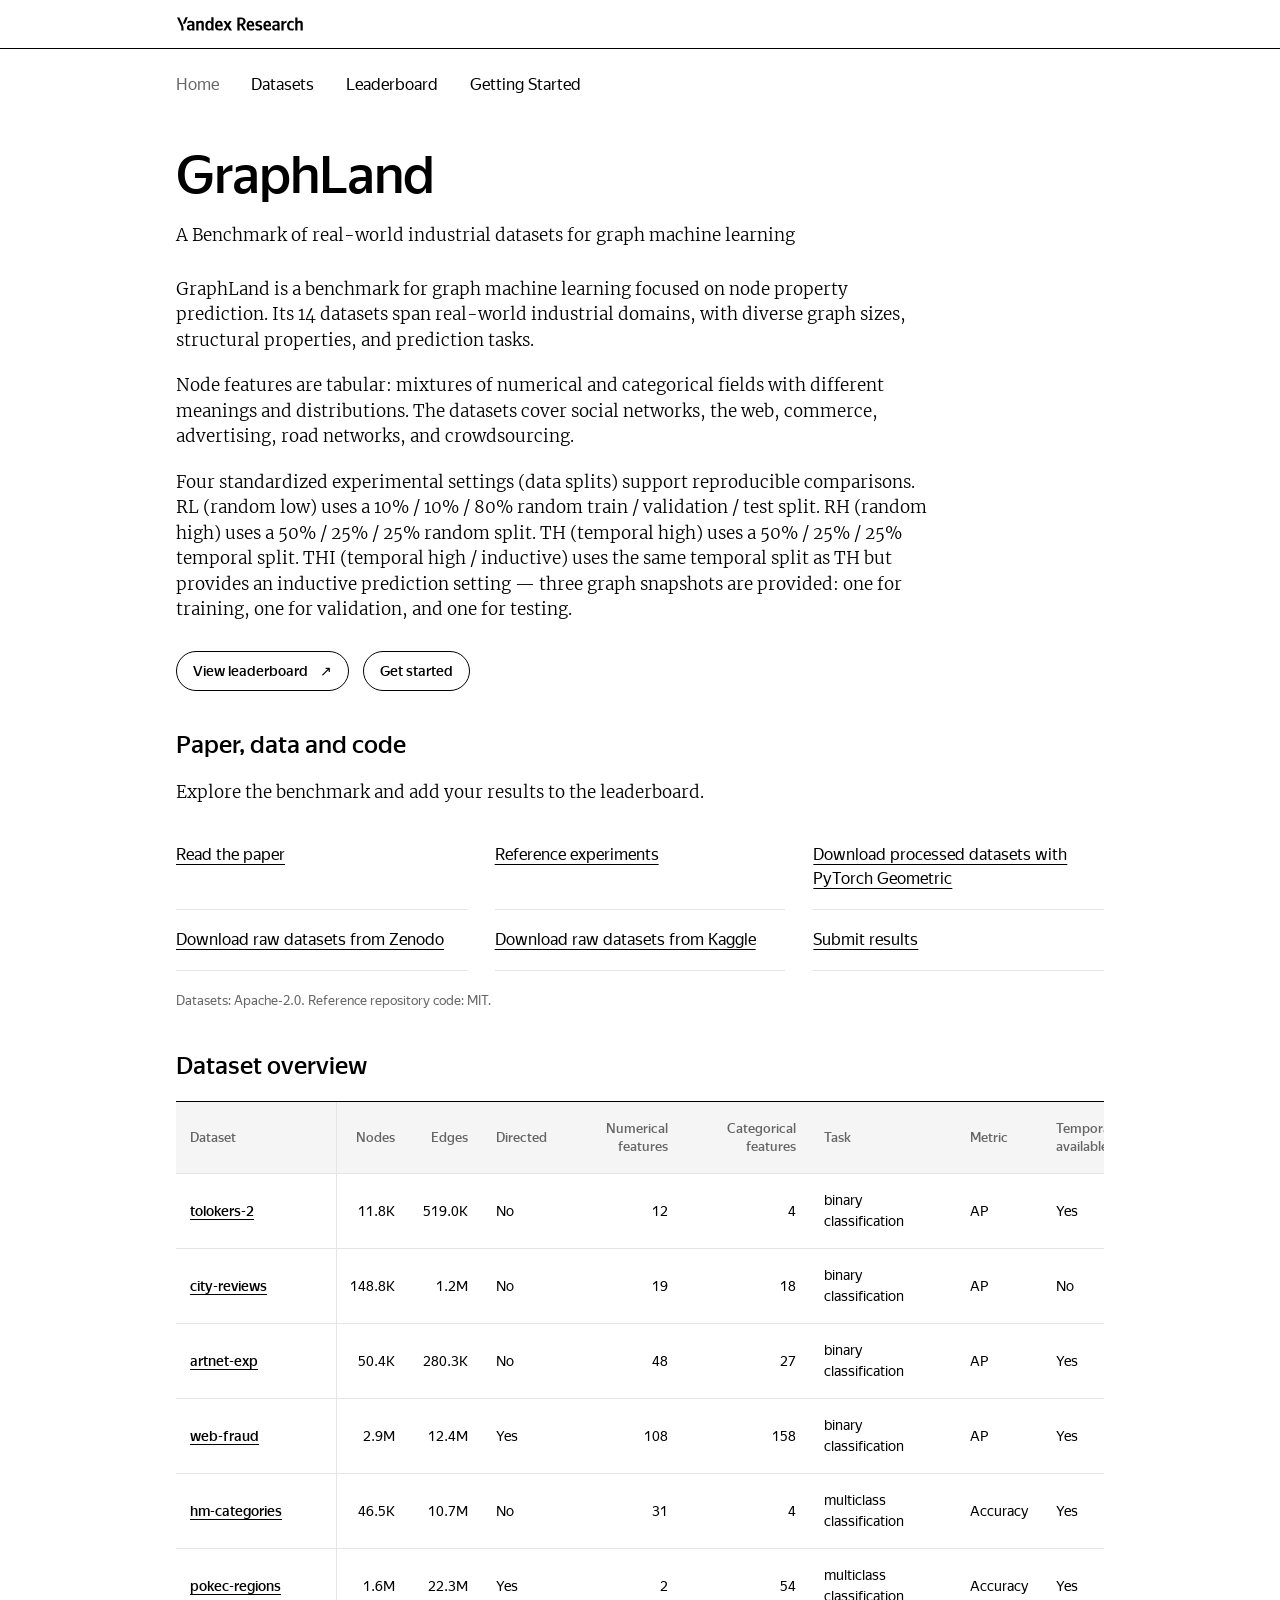
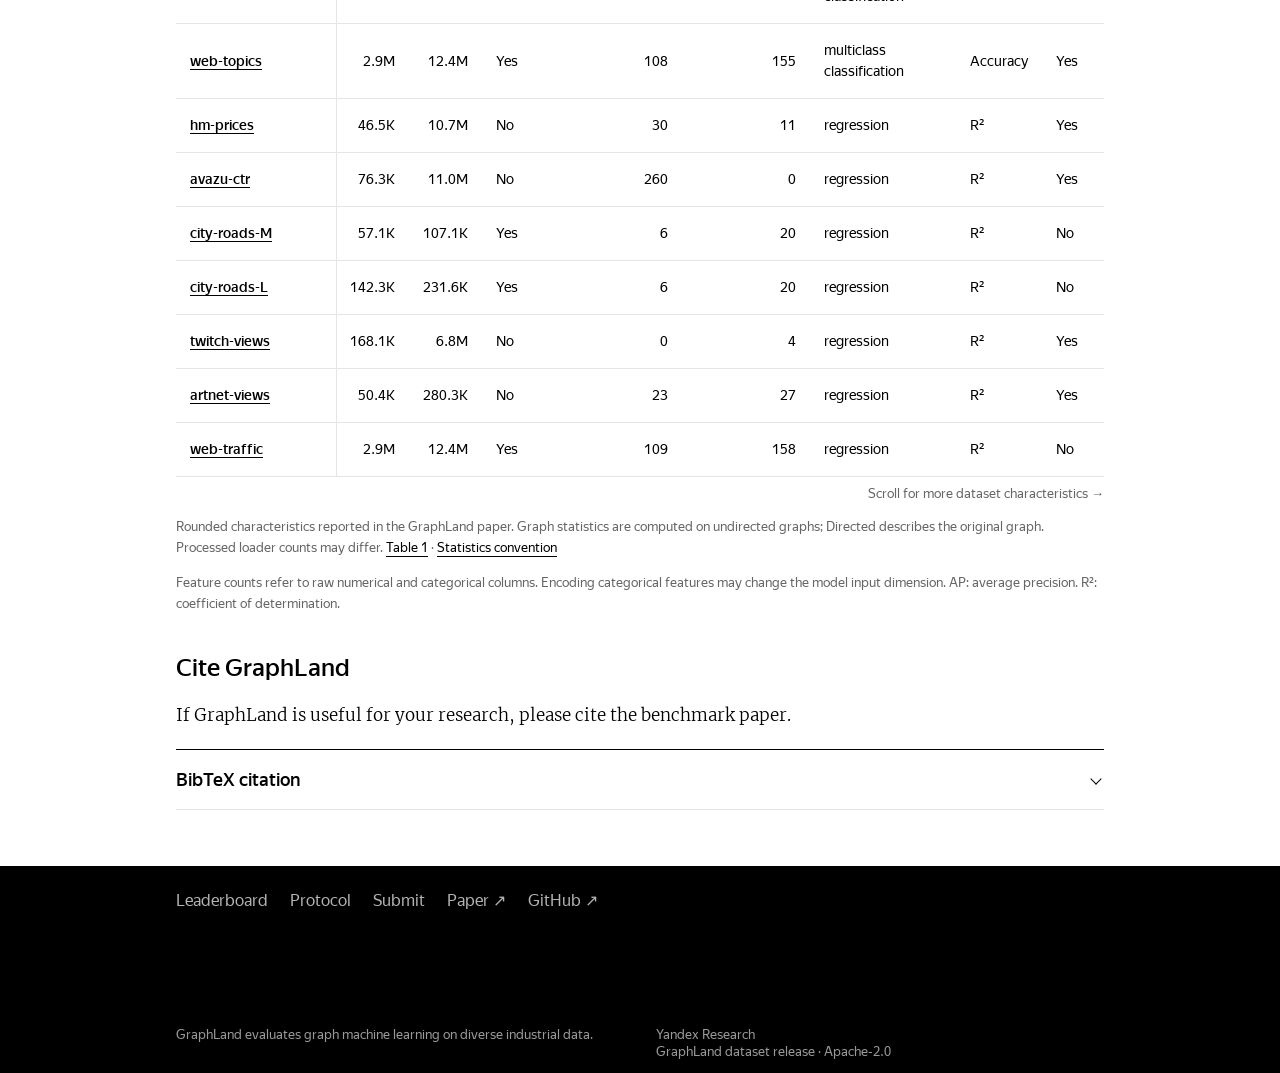
==== commit 3b2a98c7: "Clarify temporal split availability in the dataset overview" ====
--- a/site/index.html
+++ b/site/index.html
@@ -25,7 +25,7 @@
       </a>
 
     </div>
-  </header><nav class="project-navigation shell" aria-label="GraphLand sections"><a href="index.html" aria-current="page">Home</a><a href="datasets.html">Datasets</a><a href="leaderboard.html">Leaderboard</a><a href="getting-started.html">Getting Started</a></nav><main id="main-content" class="project-page" tabindex="-1"><section class="shell page-intro"><h1>GraphLand</h1><p class="page-lead">A Benchmark of real-world industrial datasets for graph machine learning</p></section><section class="shell article-copy"><p>GraphLand is a benchmark for graph machine learning focused on node property prediction. Its 14 datasets span real-world industrial domains, with diverse graph sizes, structural properties, and prediction tasks.</p><p>Node features are tabular: mixtures of numerical and categorical fields with different meanings and distributions. The datasets cover social networks, the web, commerce, advertising, road networks, and crowdsourcing.</p><p>Four standardized experimental settings (data splits) support reproducible comparisons. RL (random low) uses a 10% / 10% / 80% random train / validation / test split. RH (random high) uses a 50% / 25% / 25% random split. TH (temporal high) uses a 50% / 25% / 25% temporal split. THI (temporal high / inductive) uses the same temporal split as TH but provides an inductive prediction setting — three graph snapshots are provided: one for training, one for validation, and one for testing.</p><div class="page-actions"><a class="button" href="leaderboard.html">View leaderboard <span aria-hidden="true">↗</span></a><a class="button button-secondary" href="getting-started.html">Get started</a></div></section><section class="shell page-section"><h2>Paper, data and code</h2><p class="section-description">Explore the benchmark and add your results to the leaderboard.</p><ul class="project-resources"><li><a class="text-link" href="https://arxiv.org/abs/2409.14500" target="_blank" rel="noopener noreferrer">Read the paper</a></li><li><a class="text-link" href="https://github.com/yandex-research/graphland" target="_blank" rel="noopener noreferrer">Reference experiments</a></li><li><a class="text-link" href="https://pytorch-geometric.readthedocs.io/en/stable/generated/torch_geometric.datasets.GraphLandDataset.html" target="_blank" rel="noopener noreferrer">Download processed datasets with PyTorch Geometric</a></li><li><a class="text-link" href="https://zenodo.org/records/16895532" target="_blank" rel="noopener noreferrer">Download raw datasets from Zenodo</a></li><li><a class="text-link" href="https://www.kaggle.com/datasets/bazhenovgleb/graphland" target="_blank" rel="noopener noreferrer">Download raw datasets from Kaggle</a></li><li><a class="text-link" href="https://github.com/ermakov-petr/graphland/issues/new/choose">Submit results</a></li></ul><p class="section-note">Datasets: Apache-2.0. Reference repository code: MIT.</p></section><section class="shell page-section"><h2>Dataset overview</h2><div class="catalog-scroll" role="region" aria-label="GraphLand dataset characteristics" tabindex="0"><table class="data-table dataset-catalog"><caption class="visually-hidden">Characteristics of the 14 GraphLand datasets</caption><thead><tr><th scope="col">Dataset</th><th scope="col">Nodes</th><th scope="col">Edges</th><th scope="col">Directed</th><th scope="col">Numerical features</th><th scope="col">Categorical features</th><th scope="col">Task</th><th scope="col">Metric</th><th scope="col">Temporal split</th></tr></thead><tbody><tr><th scope="row"><a href="datasets.html#tolokers-2">tolokers-2</a></th><td data-print-label="Nodes">11.8K</td><td data-print-label="Edges">519.0K</td><td data-print-label="Directed">No</td><td data-print-label="Numerical features">12</td><td data-print-label="Categorical features">4</td><td data-print-label="Task">binary classification</td><td data-print-label="Metric">AP</td><td data-print-label="Temporal split">Yes</td></tr><tr><th scope="row"><a href="datasets.html#city-reviews">city-reviews</a></th><td data-print-label="Nodes">148.8K</td><td data-print-label="Edges">1.2M</td><td data-print-label="Directed">No</td><td data-print-label="Numerical features">19</td><td data-print-label="Categorical features">18</td><td data-print-label="Task">binary classification</td><td data-print-label="Metric">AP</td><td data-print-label="Temporal split">No</td></tr><tr><th scope="row"><a href="datasets.html#artnet-exp">artnet-exp</a></th><td data-print-label="Nodes">50.4K</td><td data-print-label="Edges">280.3K</td><td data-print-label="Directed">No</td><td data-print-label="Numerical features">48</td><td data-print-label="Categorical features">27</td><td data-print-label="Task">binary classification</td><td data-print-label="Metric">AP</td><td data-print-label="Temporal split">Yes</td></tr><tr><th scope="row"><a href="datasets.html#web-fraud">web-fraud</a></th><td data-print-label="Nodes">2.9M</td><td data-print-label="Edges">12.4M</td><td data-print-label="Directed">Yes</td><td data-print-label="Numerical features">108</td><td data-print-label="Categorical features">158</td><td data-print-label="Task">binary classification</td><td data-print-label="Metric">AP</td><td data-print-label="Temporal split">Yes</td></tr><tr><th scope="row"><a href="datasets.html#hm-categories">hm-categories</a></th><td data-print-label="Nodes">46.5K</td><td data-print-label="Edges">10.7M</td><td data-print-label="Directed">No</td><td data-print-label="Numerical features">31</td><td data-print-label="Categorical features">4</td><td data-print-label="Task">multiclass classification</td><td data-print-label="Metric">Accuracy</td><td data-print-label="Temporal split">Yes</td></tr><tr><th scope="row"><a href="datasets.html#pokec-regions">pokec-regions</a></th><td data-print-label="Nodes">1.6M</td><td data-print-label="Edges">22.3M</td><td data-print-label="Directed">Yes</td><td data-print-label="Numerical features">2</td><td data-print-label="Categorical features">54</td><td data-print-label="Task">multiclass classification</td><td data-print-label="Metric">Accuracy</td><td data-print-label="Temporal split">Yes</td></tr><tr><th scope="row"><a href="datasets.html#web-topics">web-topics</a></th><td data-print-label="Nodes">2.9M</td><td data-print-label="Edges">12.4M</td><td data-print-label="Directed">Yes</td><td data-print-label="Numerical features">108</td><td data-print-label="Categorical features">155</td><td data-print-label="Task">multiclass classification</td><td data-print-label="Metric">Accuracy</td><td data-print-label="Temporal split">Yes</td></tr><tr><th scope="row"><a href="datasets.html#hm-prices">hm-prices</a></th><td data-print-label="Nodes">46.5K</td><td data-print-label="Edges">10.7M</td><td data-print-label="Directed">No</td><td data-print-label="Numerical features">30</td><td data-print-label="Categorical features">11</td><td data-print-label="Task">regression</td><td data-print-label="Metric">R²</td><td data-print-label="Temporal split">Yes</td></tr><tr><th scope="row"><a href="datasets.html#avazu-ctr">avazu-ctr</a></th><td data-print-label="Nodes">76.3K</td><td data-print-label="Edges">11.0M</td><td data-print-label="Directed">No</td><td data-print-label="Numerical features">260</td><td data-print-label="Categorical features">0</td><td data-print-label="Task">regression</td><td data-print-label="Metric">R²</td><td data-print-label="Temporal split">Yes</td></tr><tr><th scope="row"><a href="datasets.html#city-roads-M">city-roads-M</a></th><td data-print-label="Nodes">57.1K</td><td data-print-label="Edges">107.1K</td><td data-print-label="Directed">Yes</td><td data-print-label="Numerical features">6</td><td data-print-label="Categorical features">20</td><td data-print-label="Task">regression</td><td data-print-label="Metric">R²</td><td data-print-label="Temporal split">No</td></tr><tr><th scope="row"><a href="datasets.html#city-roads-L">city-roads-L</a></th><td data-print-label="Nodes">142.3K</td><td data-print-label="Edges">231.6K</td><td data-print-label="Directed">Yes</td><td data-print-label="Numerical features">6</td><td data-print-label="Categorical features">20</td><td data-print-label="Task">regression</td><td data-print-label="Metric">R²</td><td data-print-label="Temporal split">No</td></tr><tr><th scope="row"><a href="datasets.html#twitch-views">twitch-views</a></th><td data-print-label="Nodes">168.1K</td><td data-print-label="Edges">6.8M</td><td data-print-label="Directed">No</td><td data-print-label="Numerical features">0</td><td data-print-label="Categorical features">4</td><td data-print-label="Task">regression</td><td data-print-label="Metric">R²</td><td data-print-label="Temporal split">Yes</td></tr><tr><th scope="row"><a href="datasets.html#artnet-views">artnet-views</a></th><td data-print-label="Nodes">50.4K</td><td data-print-label="Edges">280.3K</td><td data-print-label="Directed">No</td><td data-print-label="Numerical features">23</td><td data-print-label="Categorical features">27</td><td data-print-label="Task">regression</td><td data-print-label="Metric">R²</td><td data-print-label="Temporal split">Yes</td></tr><tr><th scope="row"><a href="datasets.html#web-traffic">web-traffic</a></th><td data-print-label="Nodes">2.9M</td><td data-print-label="Edges">12.4M</td><td data-print-label="Directed">Yes</td><td data-print-label="Numerical features">109</td><td data-print-label="Categorical features">158</td><td data-print-label="Task">regression</td><td data-print-label="Metric">R²</td><td data-print-label="Temporal split">No</td></tr></tbody></table></div><p id="catalog-scroll-hint" class="table-scroll-hint" hidden>Scroll for more dataset characteristics <span aria-hidden="true">→</span></p><p class="table-footnote">Rounded characteristics reported in the GraphLand paper. Graph statistics are computed on undirected graphs; Directed describes the original graph. Processed loader counts may differ. <a class="text-link" href="https://arxiv.org/html/2409.14500v5#S3.T1" target="_blank" rel="noopener noreferrer">Table 1</a> · <a class="text-link" href="https://arxiv.org/html/2409.14500v5#A1.SS2.SSS0.Px1.p1.1" target="_blank" rel="noopener noreferrer">Statistics convention</a></p><p class="table-footnote">Feature counts refer to raw numerical and categorical columns. Encoding categorical features may change the model input dimension. AP: average precision. R²: coefficient of determination.</p></section><section class="shell page-section"><h2>Cite GraphLand</h2><p class="section-description">If GraphLand is useful for your research, please cite the benchmark paper.</p><details class="citation-disclosure"><summary>BibTeX citation</summary><pre class="code-block" tabindex="0"><code class="language-bibtex">@inproceedings{bazhenov2025graphland,
+  </header><nav class="project-navigation shell" aria-label="GraphLand sections"><a href="index.html" aria-current="page">Home</a><a href="datasets.html">Datasets</a><a href="leaderboard.html">Leaderboard</a><a href="getting-started.html">Getting Started</a></nav><main id="main-content" class="project-page" tabindex="-1"><section class="shell page-intro"><h1>GraphLand</h1><p class="page-lead">A Benchmark of real-world industrial datasets for graph machine learning</p></section><section class="shell article-copy"><p>GraphLand is a benchmark for graph machine learning focused on node property prediction. Its 14 datasets span real-world industrial domains, with diverse graph sizes, structural properties, and prediction tasks.</p><p>Node features are tabular: mixtures of numerical and categorical fields with different meanings and distributions. The datasets cover social networks, the web, commerce, advertising, road networks, and crowdsourcing.</p><p>Four standardized experimental settings (data splits) support reproducible comparisons. RL (random low) uses a 10% / 10% / 80% random train / validation / test split. RH (random high) uses a 50% / 25% / 25% random split. TH (temporal high) uses a 50% / 25% / 25% temporal split. THI (temporal high / inductive) uses the same temporal split as TH but provides an inductive prediction setting — three graph snapshots are provided: one for training, one for validation, and one for testing.</p><div class="page-actions"><a class="button" href="leaderboard.html">View leaderboard <span aria-hidden="true">↗</span></a><a class="button button-secondary" href="getting-started.html">Get started</a></div></section><section class="shell page-section"><h2>Paper, data and code</h2><p class="section-description">Explore the benchmark and add your results to the leaderboard.</p><ul class="project-resources"><li><a class="text-link" href="https://arxiv.org/abs/2409.14500" target="_blank" rel="noopener noreferrer">Read the paper</a></li><li><a class="text-link" href="https://github.com/yandex-research/graphland" target="_blank" rel="noopener noreferrer">Reference experiments</a></li><li><a class="text-link" href="https://pytorch-geometric.readthedocs.io/en/stable/generated/torch_geometric.datasets.GraphLandDataset.html" target="_blank" rel="noopener noreferrer">Download processed datasets with PyTorch Geometric</a></li><li><a class="text-link" href="https://zenodo.org/records/16895532" target="_blank" rel="noopener noreferrer">Download raw datasets from Zenodo</a></li><li><a class="text-link" href="https://www.kaggle.com/datasets/bazhenovgleb/graphland" target="_blank" rel="noopener noreferrer">Download raw datasets from Kaggle</a></li><li><a class="text-link" href="https://github.com/ermakov-petr/graphland/issues/new/choose">Submit results</a></li></ul><p class="section-note">Datasets: Apache-2.0. Reference repository code: MIT.</p></section><section class="shell page-section"><h2>Dataset overview</h2><div class="catalog-scroll" role="region" aria-label="GraphLand dataset characteristics" tabindex="0"><table class="data-table dataset-catalog"><caption class="visually-hidden">Characteristics of the 14 GraphLand datasets</caption><thead><tr><th scope="col">Dataset</th><th scope="col">Nodes</th><th scope="col">Edges</th><th scope="col">Directed</th><th scope="col">Numerical features</th><th scope="col">Categorical features</th><th scope="col">Task</th><th scope="col">Metric</th><th scope="col">Temporal split available</th></tr></thead><tbody><tr><th scope="row"><a href="datasets.html#tolokers-2">tolokers-2</a></th><td data-print-label="Nodes">11.8K</td><td data-print-label="Edges">519.0K</td><td data-print-label="Directed">No</td><td data-print-label="Numerical features">12</td><td data-print-label="Categorical features">4</td><td data-print-label="Task">binary classification</td><td data-print-label="Metric">AP</td><td data-print-label="Temporal split available">Yes</td></tr><tr><th scope="row"><a href="datasets.html#city-reviews">city-reviews</a></th><td data-print-label="Nodes">148.8K</td><td data-print-label="Edges">1.2M</td><td data-print-label="Directed">No</td><td data-print-label="Numerical features">19</td><td data-print-label="Categorical features">18</td><td data-print-label="Task">binary classification</td><td data-print-label="Metric">AP</td><td data-print-label="Temporal split available">No</td></tr><tr><th scope="row"><a href="datasets.html#artnet-exp">artnet-exp</a></th><td data-print-label="Nodes">50.4K</td><td data-print-label="Edges">280.3K</td><td data-print-label="Directed">No</td><td data-print-label="Numerical features">48</td><td data-print-label="Categorical features">27</td><td data-print-label="Task">binary classification</td><td data-print-label="Metric">AP</td><td data-print-label="Temporal split available">Yes</td></tr><tr><th scope="row"><a href="datasets.html#web-fraud">web-fraud</a></th><td data-print-label="Nodes">2.9M</td><td data-print-label="Edges">12.4M</td><td data-print-label="Directed">Yes</td><td data-print-label="Numerical features">108</td><td data-print-label="Categorical features">158</td><td data-print-label="Task">binary classification</td><td data-print-label="Metric">AP</td><td data-print-label="Temporal split available">Yes</td></tr><tr><th scope="row"><a href="datasets.html#hm-categories">hm-categories</a></th><td data-print-label="Nodes">46.5K</td><td data-print-label="Edges">10.7M</td><td data-print-label="Directed">No</td><td data-print-label="Numerical features">31</td><td data-print-label="Categorical features">4</td><td data-print-label="Task">multiclass classification</td><td data-print-label="Metric">Accuracy</td><td data-print-label="Temporal split available">Yes</td></tr><tr><th scope="row"><a href="datasets.html#pokec-regions">pokec-regions</a></th><td data-print-label="Nodes">1.6M</td><td data-print-label="Edges">22.3M</td><td data-print-label="Directed">Yes</td><td data-print-label="Numerical features">2</td><td data-print-label="Categorical features">54</td><td data-print-label="Task">multiclass classification</td><td data-print-label="Metric">Accuracy</td><td data-print-label="Temporal split available">Yes</td></tr><tr><th scope="row"><a href="datasets.html#web-topics">web-topics</a></th><td data-print-label="Nodes">2.9M</td><td data-print-label="Edges">12.4M</td><td data-print-label="Directed">Yes</td><td data-print-label="Numerical features">108</td><td data-print-label="Categorical features">155</td><td data-print-label="Task">multiclass classification</td><td data-print-label="Metric">Accuracy</td><td data-print-label="Temporal split available">Yes</td></tr><tr><th scope="row"><a href="datasets.html#hm-prices">hm-prices</a></th><td data-print-label="Nodes">46.5K</td><td data-print-label="Edges">10.7M</td><td data-print-label="Directed">No</td><td data-print-label="Numerical features">30</td><td data-print-label="Categorical features">11</td><td data-print-label="Task">regression</td><td data-print-label="Metric">R²</td><td data-print-label="Temporal split available">Yes</td></tr><tr><th scope="row"><a href="datasets.html#avazu-ctr">avazu-ctr</a></th><td data-print-label="Nodes">76.3K</td><td data-print-label="Edges">11.0M</td><td data-print-label="Directed">No</td><td data-print-label="Numerical features">260</td><td data-print-label="Categorical features">0</td><td data-print-label="Task">regression</td><td data-print-label="Metric">R²</td><td data-print-label="Temporal split available">Yes</td></tr><tr><th scope="row"><a href="datasets.html#city-roads-M">city-roads-M</a></th><td data-print-label="Nodes">57.1K</td><td data-print-label="Edges">107.1K</td><td data-print-label="Directed">Yes</td><td data-print-label="Numerical features">6</td><td data-print-label="Categorical features">20</td><td data-print-label="Task">regression</td><td data-print-label="Metric">R²</td><td data-print-label="Temporal split available">No</td></tr><tr><th scope="row"><a href="datasets.html#city-roads-L">city-roads-L</a></th><td data-print-label="Nodes">142.3K</td><td data-print-label="Edges">231.6K</td><td data-print-label="Directed">Yes</td><td data-print-label="Numerical features">6</td><td data-print-label="Categorical features">20</td><td data-print-label="Task">regression</td><td data-print-label="Metric">R²</td><td data-print-label="Temporal split available">No</td></tr><tr><th scope="row"><a href="datasets.html#twitch-views">twitch-views</a></th><td data-print-label="Nodes">168.1K</td><td data-print-label="Edges">6.8M</td><td data-print-label="Directed">No</td><td data-print-label="Numerical features">0</td><td data-print-label="Categorical features">4</td><td data-print-label="Task">regression</td><td data-print-label="Metric">R²</td><td data-print-label="Temporal split available">Yes</td></tr><tr><th scope="row"><a href="datasets.html#artnet-views">artnet-views</a></th><td data-print-label="Nodes">50.4K</td><td data-print-label="Edges">280.3K</td><td data-print-label="Directed">No</td><td data-print-label="Numerical features">23</td><td data-print-label="Categorical features">27</td><td data-print-label="Task">regression</td><td data-print-label="Metric">R²</td><td data-print-label="Temporal split available">Yes</td></tr><tr><th scope="row"><a href="datasets.html#web-traffic">web-traffic</a></th><td data-print-label="Nodes">2.9M</td><td data-print-label="Edges">12.4M</td><td data-print-label="Directed">Yes</td><td data-print-label="Numerical features">109</td><td data-print-label="Categorical features">158</td><td data-print-label="Task">regression</td><td data-print-label="Metric">R²</td><td data-print-label="Temporal split available">No</td></tr></tbody></table></div><p id="catalog-scroll-hint" class="table-scroll-hint" hidden>Scroll for more dataset characteristics <span aria-hidden="true">→</span></p><p class="table-footnote">Rounded characteristics reported in the GraphLand paper. Graph statistics are computed on undirected graphs; Directed describes the original graph. Processed loader counts may differ. <a class="text-link" href="https://arxiv.org/html/2409.14500v5#S3.T1" target="_blank" rel="noopener noreferrer">Table 1</a> · <a class="text-link" href="https://arxiv.org/html/2409.14500v5#A1.SS2.SSS0.Px1.p1.1" target="_blank" rel="noopener noreferrer">Statistics convention</a></p><p class="table-footnote">Feature counts refer to raw numerical and categorical columns. Encoding categorical features may change the model input dimension. AP: average precision. R²: coefficient of determination.</p></section><section class="shell page-section"><h2>Cite GraphLand</h2><p class="section-description">If GraphLand is useful for your research, please cite the benchmark paper.</p><details class="citation-disclosure"><summary>BibTeX citation</summary><pre class="code-block" tabindex="0"><code class="language-bibtex">@inproceedings{bazhenov2025graphland,
   title={{GraphLand}: Evaluating graph machine learning models on diverse industrial data},
   author={Bazhenov, Gleb and Platonov, Oleg and Prokhorenkova, Liudmila},
   booktitle={The Thirty-Ninth Annual Conference on Neural Information Processing Systems},
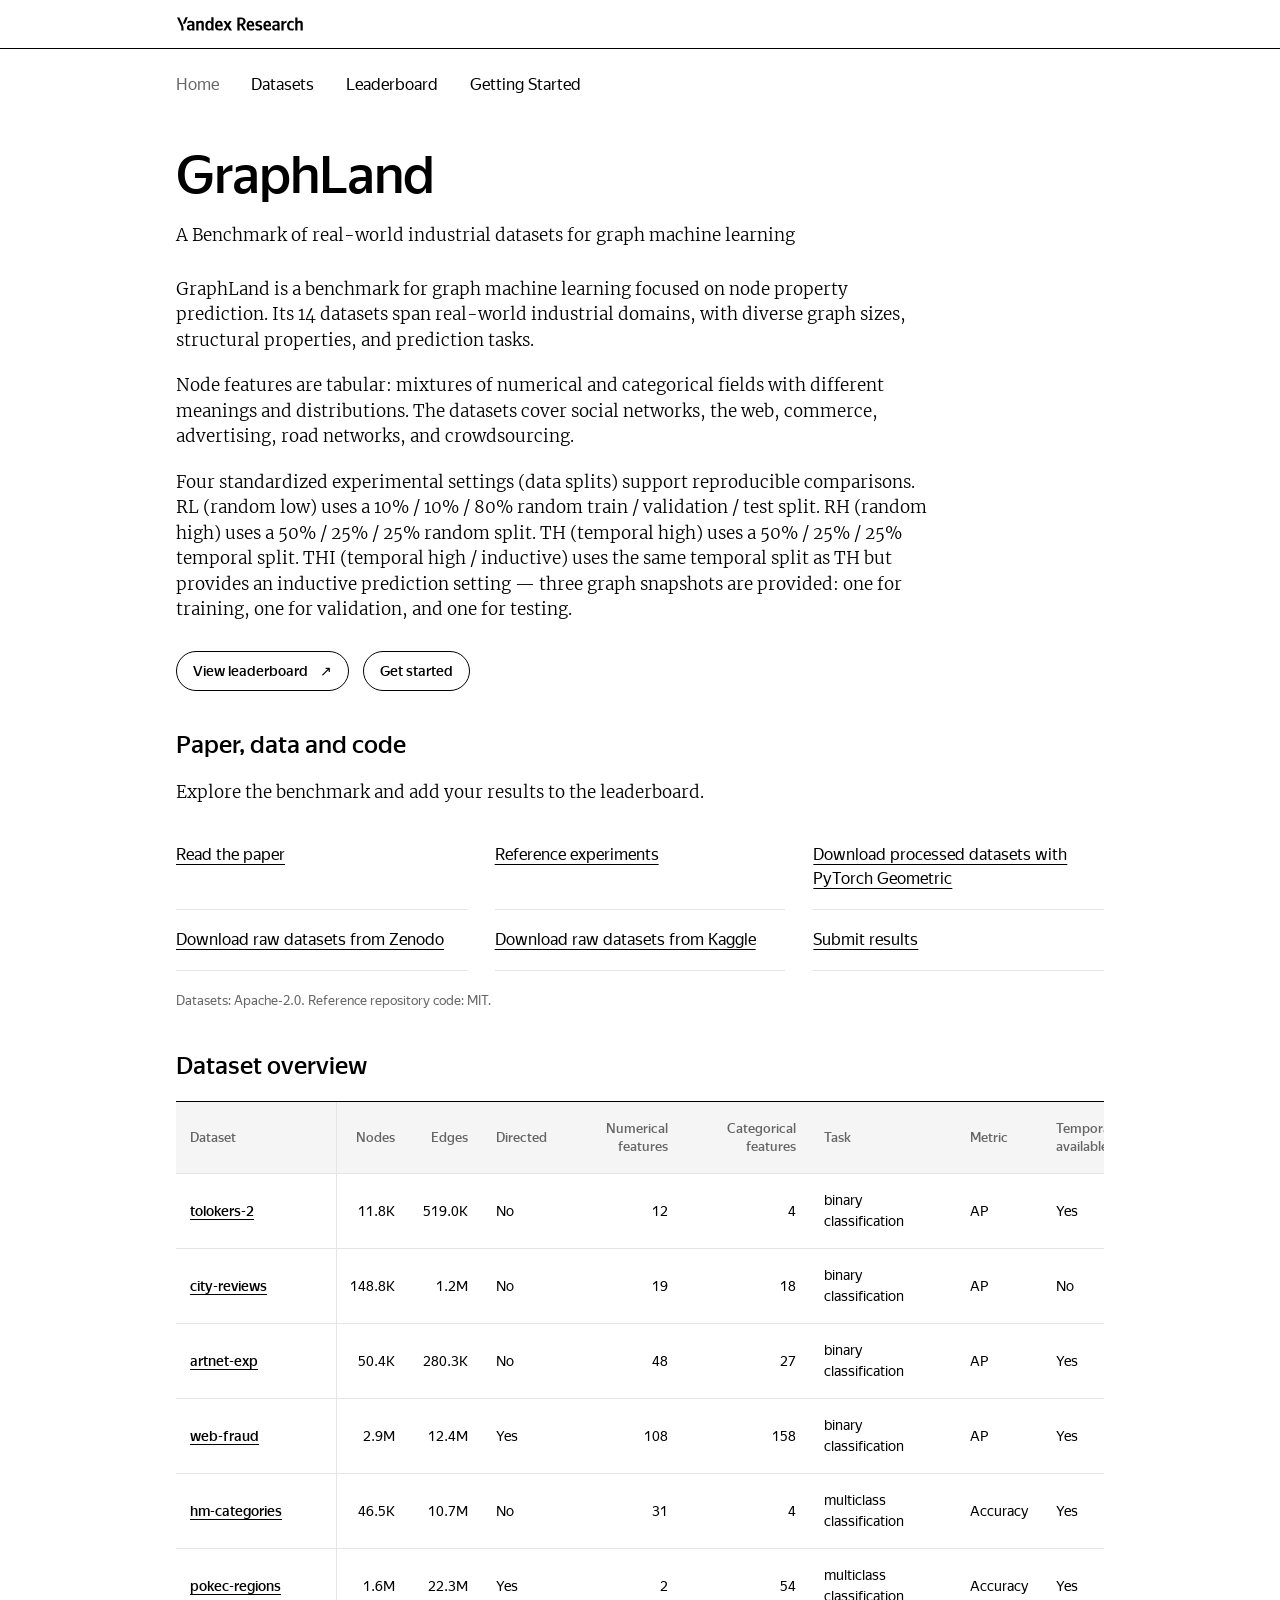
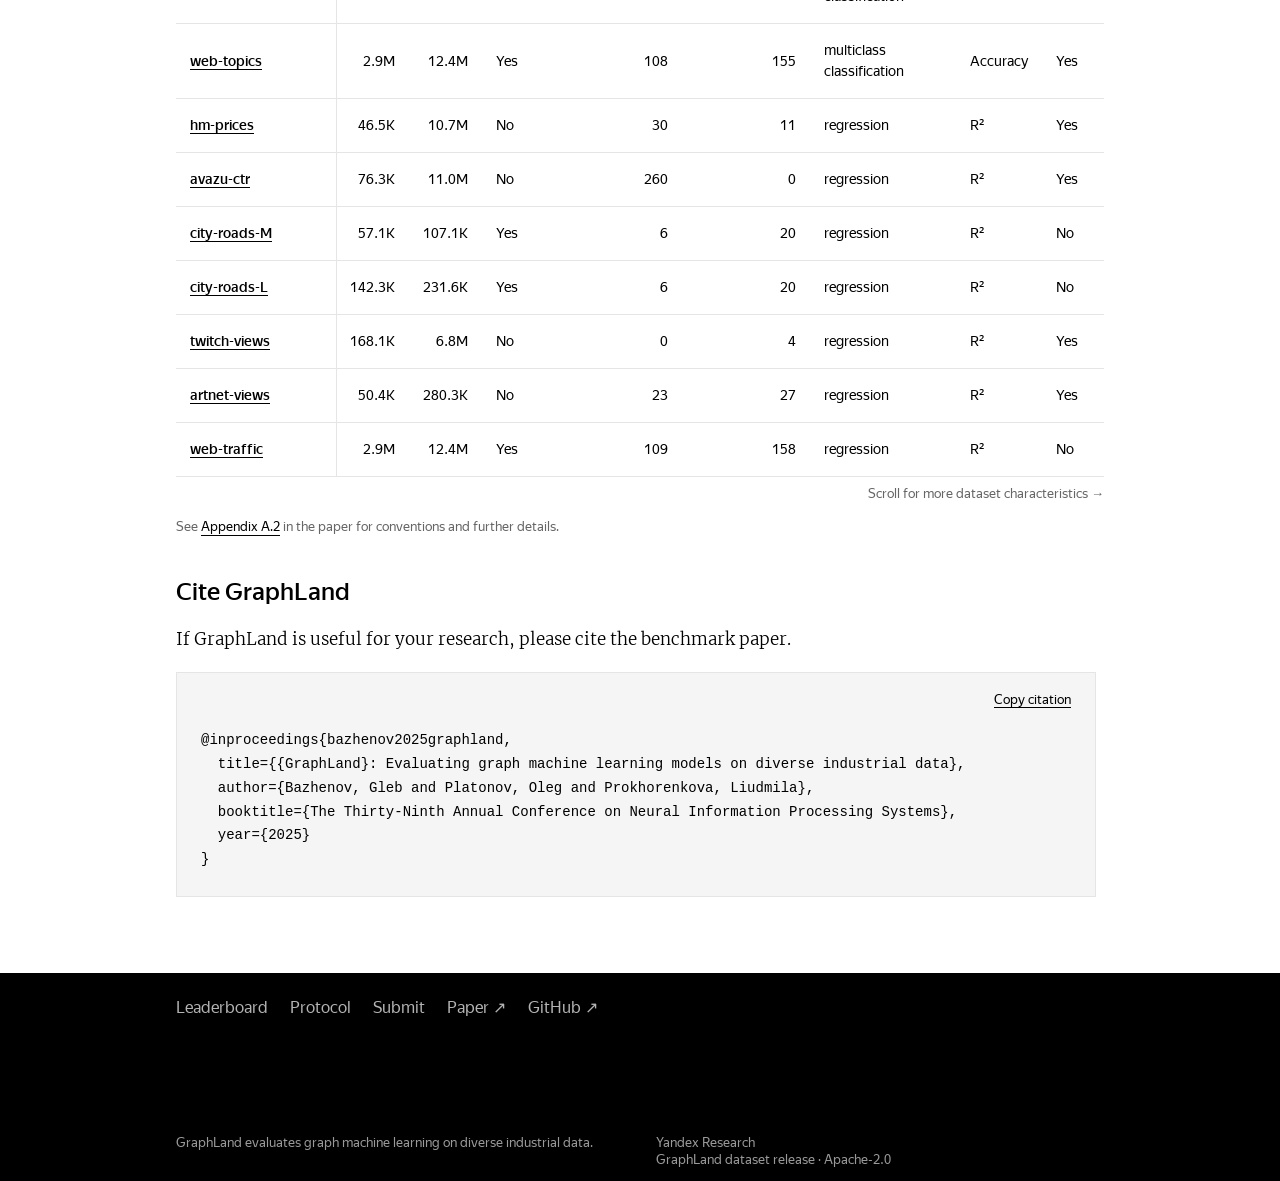
==== commit 398a5b69: "Show BibTeX and simplify dataset notes on Home" ====
--- a/site/index.html
+++ b/site/index.html
@@ -25,12 +25,12 @@
       </a>
 
     </div>
-  </header><nav class="project-navigation shell" aria-label="GraphLand sections"><a href="index.html" aria-current="page">Home</a><a href="datasets.html">Datasets</a><a href="leaderboard.html">Leaderboard</a><a href="getting-started.html">Getting Started</a></nav><main id="main-content" class="project-page" tabindex="-1"><section class="shell page-intro"><h1>GraphLand</h1><p class="page-lead">A Benchmark of real-world industrial datasets for graph machine learning</p></section><section class="shell article-copy"><p>GraphLand is a benchmark for graph machine learning focused on node property prediction. Its 14 datasets span real-world industrial domains, with diverse graph sizes, structural properties, and prediction tasks.</p><p>Node features are tabular: mixtures of numerical and categorical fields with different meanings and distributions. The datasets cover social networks, the web, commerce, advertising, road networks, and crowdsourcing.</p><p>Four standardized experimental settings (data splits) support reproducible comparisons. RL (random low) uses a 10% / 10% / 80% random train / validation / test split. RH (random high) uses a 50% / 25% / 25% random split. TH (temporal high) uses a 50% / 25% / 25% temporal split. THI (temporal high / inductive) uses the same temporal split as TH but provides an inductive prediction setting — three graph snapshots are provided: one for training, one for validation, and one for testing.</p><div class="page-actions"><a class="button" href="leaderboard.html">View leaderboard <span aria-hidden="true">↗</span></a><a class="button button-secondary" href="getting-started.html">Get started</a></div></section><section class="shell page-section"><h2>Paper, data and code</h2><p class="section-description">Explore the benchmark and add your results to the leaderboard.</p><ul class="project-resources"><li><a class="text-link" href="https://arxiv.org/abs/2409.14500" target="_blank" rel="noopener noreferrer">Read the paper</a></li><li><a class="text-link" href="https://github.com/yandex-research/graphland" target="_blank" rel="noopener noreferrer">Reference experiments</a></li><li><a class="text-link" href="https://pytorch-geometric.readthedocs.io/en/stable/generated/torch_geometric.datasets.GraphLandDataset.html" target="_blank" rel="noopener noreferrer">Download processed datasets with PyTorch Geometric</a></li><li><a class="text-link" href="https://zenodo.org/records/16895532" target="_blank" rel="noopener noreferrer">Download raw datasets from Zenodo</a></li><li><a class="text-link" href="https://www.kaggle.com/datasets/bazhenovgleb/graphland" target="_blank" rel="noopener noreferrer">Download raw datasets from Kaggle</a></li><li><a class="text-link" href="https://github.com/ermakov-petr/graphland/issues/new/choose">Submit results</a></li></ul><p class="section-note">Datasets: Apache-2.0. Reference repository code: MIT.</p></section><section class="shell page-section"><h2>Dataset overview</h2><div class="catalog-scroll" role="region" aria-label="GraphLand dataset characteristics" tabindex="0"><table class="data-table dataset-catalog"><caption class="visually-hidden">Characteristics of the 14 GraphLand datasets</caption><thead><tr><th scope="col">Dataset</th><th scope="col">Nodes</th><th scope="col">Edges</th><th scope="col">Directed</th><th scope="col">Numerical features</th><th scope="col">Categorical features</th><th scope="col">Task</th><th scope="col">Metric</th><th scope="col">Temporal split available</th></tr></thead><tbody><tr><th scope="row"><a href="datasets.html#tolokers-2">tolokers-2</a></th><td data-print-label="Nodes">11.8K</td><td data-print-label="Edges">519.0K</td><td data-print-label="Directed">No</td><td data-print-label="Numerical features">12</td><td data-print-label="Categorical features">4</td><td data-print-label="Task">binary classification</td><td data-print-label="Metric">AP</td><td data-print-label="Temporal split available">Yes</td></tr><tr><th scope="row"><a href="datasets.html#city-reviews">city-reviews</a></th><td data-print-label="Nodes">148.8K</td><td data-print-label="Edges">1.2M</td><td data-print-label="Directed">No</td><td data-print-label="Numerical features">19</td><td data-print-label="Categorical features">18</td><td data-print-label="Task">binary classification</td><td data-print-label="Metric">AP</td><td data-print-label="Temporal split available">No</td></tr><tr><th scope="row"><a href="datasets.html#artnet-exp">artnet-exp</a></th><td data-print-label="Nodes">50.4K</td><td data-print-label="Edges">280.3K</td><td data-print-label="Directed">No</td><td data-print-label="Numerical features">48</td><td data-print-label="Categorical features">27</td><td data-print-label="Task">binary classification</td><td data-print-label="Metric">AP</td><td data-print-label="Temporal split available">Yes</td></tr><tr><th scope="row"><a href="datasets.html#web-fraud">web-fraud</a></th><td data-print-label="Nodes">2.9M</td><td data-print-label="Edges">12.4M</td><td data-print-label="Directed">Yes</td><td data-print-label="Numerical features">108</td><td data-print-label="Categorical features">158</td><td data-print-label="Task">binary classification</td><td data-print-label="Metric">AP</td><td data-print-label="Temporal split available">Yes</td></tr><tr><th scope="row"><a href="datasets.html#hm-categories">hm-categories</a></th><td data-print-label="Nodes">46.5K</td><td data-print-label="Edges">10.7M</td><td data-print-label="Directed">No</td><td data-print-label="Numerical features">31</td><td data-print-label="Categorical features">4</td><td data-print-label="Task">multiclass classification</td><td data-print-label="Metric">Accuracy</td><td data-print-label="Temporal split available">Yes</td></tr><tr><th scope="row"><a href="datasets.html#pokec-regions">pokec-regions</a></th><td data-print-label="Nodes">1.6M</td><td data-print-label="Edges">22.3M</td><td data-print-label="Directed">Yes</td><td data-print-label="Numerical features">2</td><td data-print-label="Categorical features">54</td><td data-print-label="Task">multiclass classification</td><td data-print-label="Metric">Accuracy</td><td data-print-label="Temporal split available">Yes</td></tr><tr><th scope="row"><a href="datasets.html#web-topics">web-topics</a></th><td data-print-label="Nodes">2.9M</td><td data-print-label="Edges">12.4M</td><td data-print-label="Directed">Yes</td><td data-print-label="Numerical features">108</td><td data-print-label="Categorical features">155</td><td data-print-label="Task">multiclass classification</td><td data-print-label="Metric">Accuracy</td><td data-print-label="Temporal split available">Yes</td></tr><tr><th scope="row"><a href="datasets.html#hm-prices">hm-prices</a></th><td data-print-label="Nodes">46.5K</td><td data-print-label="Edges">10.7M</td><td data-print-label="Directed">No</td><td data-print-label="Numerical features">30</td><td data-print-label="Categorical features">11</td><td data-print-label="Task">regression</td><td data-print-label="Metric">R²</td><td data-print-label="Temporal split available">Yes</td></tr><tr><th scope="row"><a href="datasets.html#avazu-ctr">avazu-ctr</a></th><td data-print-label="Nodes">76.3K</td><td data-print-label="Edges">11.0M</td><td data-print-label="Directed">No</td><td data-print-label="Numerical features">260</td><td data-print-label="Categorical features">0</td><td data-print-label="Task">regression</td><td data-print-label="Metric">R²</td><td data-print-label="Temporal split available">Yes</td></tr><tr><th scope="row"><a href="datasets.html#city-roads-M">city-roads-M</a></th><td data-print-label="Nodes">57.1K</td><td data-print-label="Edges">107.1K</td><td data-print-label="Directed">Yes</td><td data-print-label="Numerical features">6</td><td data-print-label="Categorical features">20</td><td data-print-label="Task">regression</td><td data-print-label="Metric">R²</td><td data-print-label="Temporal split available">No</td></tr><tr><th scope="row"><a href="datasets.html#city-roads-L">city-roads-L</a></th><td data-print-label="Nodes">142.3K</td><td data-print-label="Edges">231.6K</td><td data-print-label="Directed">Yes</td><td data-print-label="Numerical features">6</td><td data-print-label="Categorical features">20</td><td data-print-label="Task">regression</td><td data-print-label="Metric">R²</td><td data-print-label="Temporal split available">No</td></tr><tr><th scope="row"><a href="datasets.html#twitch-views">twitch-views</a></th><td data-print-label="Nodes">168.1K</td><td data-print-label="Edges">6.8M</td><td data-print-label="Directed">No</td><td data-print-label="Numerical features">0</td><td data-print-label="Categorical features">4</td><td data-print-label="Task">regression</td><td data-print-label="Metric">R²</td><td data-print-label="Temporal split available">Yes</td></tr><tr><th scope="row"><a href="datasets.html#artnet-views">artnet-views</a></th><td data-print-label="Nodes">50.4K</td><td data-print-label="Edges">280.3K</td><td data-print-label="Directed">No</td><td data-print-label="Numerical features">23</td><td data-print-label="Categorical features">27</td><td data-print-label="Task">regression</td><td data-print-label="Metric">R²</td><td data-print-label="Temporal split available">Yes</td></tr><tr><th scope="row"><a href="datasets.html#web-traffic">web-traffic</a></th><td data-print-label="Nodes">2.9M</td><td data-print-label="Edges">12.4M</td><td data-print-label="Directed">Yes</td><td data-print-label="Numerical features">109</td><td data-print-label="Categorical features">158</td><td data-print-label="Task">regression</td><td data-print-label="Metric">R²</td><td data-print-label="Temporal split available">No</td></tr></tbody></table></div><p id="catalog-scroll-hint" class="table-scroll-hint" hidden>Scroll for more dataset characteristics <span aria-hidden="true">→</span></p><p class="table-footnote">Rounded characteristics reported in the GraphLand paper. Graph statistics are computed on undirected graphs; Directed describes the original graph. Processed loader counts may differ. <a class="text-link" href="https://arxiv.org/html/2409.14500v5#S3.T1" target="_blank" rel="noopener noreferrer">Table 1</a> · <a class="text-link" href="https://arxiv.org/html/2409.14500v5#A1.SS2.SSS0.Px1.p1.1" target="_blank" rel="noopener noreferrer">Statistics convention</a></p><p class="table-footnote">Feature counts refer to raw numerical and categorical columns. Encoding categorical features may change the model input dimension. AP: average precision. R²: coefficient of determination.</p></section><section class="shell page-section"><h2>Cite GraphLand</h2><p class="section-description">If GraphLand is useful for your research, please cite the benchmark paper.</p><details class="citation-disclosure"><summary>BibTeX citation</summary><pre class="code-block" tabindex="0"><code class="language-bibtex">@inproceedings{bazhenov2025graphland,
+  </header><nav class="project-navigation shell" aria-label="GraphLand sections"><a href="index.html" aria-current="page">Home</a><a href="datasets.html">Datasets</a><a href="leaderboard.html">Leaderboard</a><a href="getting-started.html">Getting Started</a></nav><main id="main-content" class="project-page" tabindex="-1"><section class="shell page-intro"><h1>GraphLand</h1><p class="page-lead">A Benchmark of real-world industrial datasets for graph machine learning</p></section><section class="shell article-copy"><p>GraphLand is a benchmark for graph machine learning focused on node property prediction. Its 14 datasets span real-world industrial domains, with diverse graph sizes, structural properties, and prediction tasks.</p><p>Node features are tabular: mixtures of numerical and categorical fields with different meanings and distributions. The datasets cover social networks, the web, commerce, advertising, road networks, and crowdsourcing.</p><p>Four standardized experimental settings (data splits) support reproducible comparisons. RL (random low) uses a 10% / 10% / 80% random train / validation / test split. RH (random high) uses a 50% / 25% / 25% random split. TH (temporal high) uses a 50% / 25% / 25% temporal split. THI (temporal high / inductive) uses the same temporal split as TH but provides an inductive prediction setting — three graph snapshots are provided: one for training, one for validation, and one for testing.</p><div class="page-actions"><a class="button" href="leaderboard.html">View leaderboard <span aria-hidden="true">↗</span></a><a class="button button-secondary" href="getting-started.html">Get started</a></div></section><section class="shell page-section"><h2>Paper, data and code</h2><p class="section-description">Explore the benchmark and add your results to the leaderboard.</p><ul class="project-resources"><li><a class="text-link" href="https://arxiv.org/abs/2409.14500" target="_blank" rel="noopener noreferrer">Read the paper</a></li><li><a class="text-link" href="https://github.com/yandex-research/graphland" target="_blank" rel="noopener noreferrer">Reference experiments</a></li><li><a class="text-link" href="https://pytorch-geometric.readthedocs.io/en/stable/generated/torch_geometric.datasets.GraphLandDataset.html" target="_blank" rel="noopener noreferrer">Download processed datasets with PyTorch Geometric</a></li><li><a class="text-link" href="https://zenodo.org/records/16895532" target="_blank" rel="noopener noreferrer">Download raw datasets from Zenodo</a></li><li><a class="text-link" href="https://www.kaggle.com/datasets/bazhenovgleb/graphland" target="_blank" rel="noopener noreferrer">Download raw datasets from Kaggle</a></li><li><a class="text-link" href="https://github.com/ermakov-petr/graphland/issues/new/choose">Submit results</a></li></ul><p class="section-note">Datasets: Apache-2.0. Reference repository code: MIT.</p></section><section class="shell page-section"><h2>Dataset overview</h2><div class="catalog-scroll" role="region" aria-label="GraphLand dataset characteristics" tabindex="0"><table class="data-table dataset-catalog"><caption class="visually-hidden">Characteristics of the 14 GraphLand datasets</caption><thead><tr><th scope="col">Dataset</th><th scope="col">Nodes</th><th scope="col">Edges</th><th scope="col">Directed</th><th scope="col">Numerical features</th><th scope="col">Categorical features</th><th scope="col">Task</th><th scope="col">Metric</th><th scope="col">Temporal split available</th></tr></thead><tbody><tr><th scope="row"><a href="datasets.html#tolokers-2">tolokers-2</a></th><td data-print-label="Nodes">11.8K</td><td data-print-label="Edges">519.0K</td><td data-print-label="Directed">No</td><td data-print-label="Numerical features">12</td><td data-print-label="Categorical features">4</td><td data-print-label="Task">binary classification</td><td data-print-label="Metric">AP</td><td data-print-label="Temporal split available">Yes</td></tr><tr><th scope="row"><a href="datasets.html#city-reviews">city-reviews</a></th><td data-print-label="Nodes">148.8K</td><td data-print-label="Edges">1.2M</td><td data-print-label="Directed">No</td><td data-print-label="Numerical features">19</td><td data-print-label="Categorical features">18</td><td data-print-label="Task">binary classification</td><td data-print-label="Metric">AP</td><td data-print-label="Temporal split available">No</td></tr><tr><th scope="row"><a href="datasets.html#artnet-exp">artnet-exp</a></th><td data-print-label="Nodes">50.4K</td><td data-print-label="Edges">280.3K</td><td data-print-label="Directed">No</td><td data-print-label="Numerical features">48</td><td data-print-label="Categorical features">27</td><td data-print-label="Task">binary classification</td><td data-print-label="Metric">AP</td><td data-print-label="Temporal split available">Yes</td></tr><tr><th scope="row"><a href="datasets.html#web-fraud">web-fraud</a></th><td data-print-label="Nodes">2.9M</td><td data-print-label="Edges">12.4M</td><td data-print-label="Directed">Yes</td><td data-print-label="Numerical features">108</td><td data-print-label="Categorical features">158</td><td data-print-label="Task">binary classification</td><td data-print-label="Metric">AP</td><td data-print-label="Temporal split available">Yes</td></tr><tr><th scope="row"><a href="datasets.html#hm-categories">hm-categories</a></th><td data-print-label="Nodes">46.5K</td><td data-print-label="Edges">10.7M</td><td data-print-label="Directed">No</td><td data-print-label="Numerical features">31</td><td data-print-label="Categorical features">4</td><td data-print-label="Task">multiclass classification</td><td data-print-label="Metric">Accuracy</td><td data-print-label="Temporal split available">Yes</td></tr><tr><th scope="row"><a href="datasets.html#pokec-regions">pokec-regions</a></th><td data-print-label="Nodes">1.6M</td><td data-print-label="Edges">22.3M</td><td data-print-label="Directed">Yes</td><td data-print-label="Numerical features">2</td><td data-print-label="Categorical features">54</td><td data-print-label="Task">multiclass classification</td><td data-print-label="Metric">Accuracy</td><td data-print-label="Temporal split available">Yes</td></tr><tr><th scope="row"><a href="datasets.html#web-topics">web-topics</a></th><td data-print-label="Nodes">2.9M</td><td data-print-label="Edges">12.4M</td><td data-print-label="Directed">Yes</td><td data-print-label="Numerical features">108</td><td data-print-label="Categorical features">155</td><td data-print-label="Task">multiclass classification</td><td data-print-label="Metric">Accuracy</td><td data-print-label="Temporal split available">Yes</td></tr><tr><th scope="row"><a href="datasets.html#hm-prices">hm-prices</a></th><td data-print-label="Nodes">46.5K</td><td data-print-label="Edges">10.7M</td><td data-print-label="Directed">No</td><td data-print-label="Numerical features">30</td><td data-print-label="Categorical features">11</td><td data-print-label="Task">regression</td><td data-print-label="Metric">R²</td><td data-print-label="Temporal split available">Yes</td></tr><tr><th scope="row"><a href="datasets.html#avazu-ctr">avazu-ctr</a></th><td data-print-label="Nodes">76.3K</td><td data-print-label="Edges">11.0M</td><td data-print-label="Directed">No</td><td data-print-label="Numerical features">260</td><td data-print-label="Categorical features">0</td><td data-print-label="Task">regression</td><td data-print-label="Metric">R²</td><td data-print-label="Temporal split available">Yes</td></tr><tr><th scope="row"><a href="datasets.html#city-roads-M">city-roads-M</a></th><td data-print-label="Nodes">57.1K</td><td data-print-label="Edges">107.1K</td><td data-print-label="Directed">Yes</td><td data-print-label="Numerical features">6</td><td data-print-label="Categorical features">20</td><td data-print-label="Task">regression</td><td data-print-label="Metric">R²</td><td data-print-label="Temporal split available">No</td></tr><tr><th scope="row"><a href="datasets.html#city-roads-L">city-roads-L</a></th><td data-print-label="Nodes">142.3K</td><td data-print-label="Edges">231.6K</td><td data-print-label="Directed">Yes</td><td data-print-label="Numerical features">6</td><td data-print-label="Categorical features">20</td><td data-print-label="Task">regression</td><td data-print-label="Metric">R²</td><td data-print-label="Temporal split available">No</td></tr><tr><th scope="row"><a href="datasets.html#twitch-views">twitch-views</a></th><td data-print-label="Nodes">168.1K</td><td data-print-label="Edges">6.8M</td><td data-print-label="Directed">No</td><td data-print-label="Numerical features">0</td><td data-print-label="Categorical features">4</td><td data-print-label="Task">regression</td><td data-print-label="Metric">R²</td><td data-print-label="Temporal split available">Yes</td></tr><tr><th scope="row"><a href="datasets.html#artnet-views">artnet-views</a></th><td data-print-label="Nodes">50.4K</td><td data-print-label="Edges">280.3K</td><td data-print-label="Directed">No</td><td data-print-label="Numerical features">23</td><td data-print-label="Categorical features">27</td><td data-print-label="Task">regression</td><td data-print-label="Metric">R²</td><td data-print-label="Temporal split available">Yes</td></tr><tr><th scope="row"><a href="datasets.html#web-traffic">web-traffic</a></th><td data-print-label="Nodes">2.9M</td><td data-print-label="Edges">12.4M</td><td data-print-label="Directed">Yes</td><td data-print-label="Numerical features">109</td><td data-print-label="Categorical features">158</td><td data-print-label="Task">regression</td><td data-print-label="Metric">R²</td><td data-print-label="Temporal split available">No</td></tr></tbody></table></div><p id="catalog-scroll-hint" class="table-scroll-hint" hidden>Scroll for more dataset characteristics <span aria-hidden="true">→</span></p><p class="table-footnote">See <a class="text-link" href="https://arxiv.org/html/2409.14500v5#A1.SS2" target="_blank" rel="noopener noreferrer">Appendix A.2</a> in the paper for conventions and further details.</p></section><section class="shell page-section" id="citation"><h2>Cite GraphLand</h2><p class="section-description">If GraphLand is useful for your research, please cite the benchmark paper.</p><pre class="code-block" tabindex="0"><code class="language-bibtex">@inproceedings{bazhenov2025graphland,
   title={{GraphLand}: Evaluating graph machine learning models on diverse industrial data},
   author={Bazhenov, Gleb and Platonov, Oleg and Prokhorenkova, Liudmila},
   booktitle={The Thirty-Ninth Annual Conference on Neural Information Processing Systems},
   year={2025}
-}</code></pre></details></section></main><footer class="site-footer">
+}</code></pre></section></main><footer class="site-footer">
     <div class="shell footer-inner">
       <nav class="footer-links" aria-label="GraphLand footer">
         <a href="leaderboard.html#leaderboard">Leaderboard</a>
--- a/site/assets/styles.css
+++ b/site/assets/styles.css
@@ -380,33 +380,17 @@
   color: var(--black);
 }
 
-.setting-summary {
-  display: flex;
-  align-items: baseline;
-  gap: 16px;
-  min-height: 44px;
-  margin-top: 16px;
-  padding: 0;
-  color: var(--gray-700);
-  font-size: 14px;
-}
-
-.setting-summary .setting-name {
-  flex: 0 0 auto;
-  color: var(--black);
-  font-weight: 500;
-}
-
-.task-control {
-  margin-top: 8px;
-  overflow-x: auto;
-  scrollbar-width: thin;
-}
-
 .tabs-secondary {
-  width: max-content;
-  min-width: 100%;
-  max-width: none;
+  width: 100%;
+  flex-wrap: wrap;
+  row-gap: 0;
+}
+
+.tabs-secondary button {
+  max-width: 100%;
+  text-align: left;
+  white-space: normal;
+  overflow-wrap: anywhere;
 }
 
 .filter-row {
@@ -735,11 +719,30 @@
   white-space: nowrap;
 }
 
-.model-cell-badges {
-  display: flex;
+.model-cell-extras {
+  display: flex;
+  align-items: center;
   flex-wrap: wrap;
-  gap: 5px;
-  margin-top: 8px;
+  gap: 4px 8px;
+  margin-top: 5px;
+}
+
+.data-table .model-resource-link {
+  display: inline-flex;
+  align-items: center;
+  gap: 4px;
+  min-height: 28px;
+  max-width: 100%;
+  color: var(--black);
+  font-size: 12px;
+  font-weight: 500;
+  overflow-wrap: anywhere;
+  text-decoration: none;
+}
+
+.model-resource-link > span:first-child {
+  text-decoration: underline;
+  text-underline-offset: 3px;
 }
 
 .mini-badge,
@@ -761,15 +764,10 @@
   text-transform: uppercase;
 }
 
-.model-cell-badges .mini-badge {
+.model-cell-extras .mini-badge {
   max-width: 100%;
   white-space: normal;
   overflow-wrap: anywhere;
-}
-
-.mini-badge.code {
-  background: var(--black);
-  color: var(--white);
 }
 
 .mini-badge.reproduced {
@@ -1303,13 +1301,10 @@
   }
 
   .tabs-secondary {
-    width: max-content;
-    min-width: 100%;
-  }
-
-  .task-control {
-    overflow-x: auto;
-    scrollbar-width: thin;
+    display: grid;
+    grid-template-columns: repeat(2, minmax(0, 1fr));
+    column-gap: 16px;
+    justify-items: start;
   }
 
   .filter-row {
@@ -1384,12 +1379,6 @@
 
   .hero-actions .button {
     width: 100%;
-  }
-
-  .setting-summary {
-    align-items: flex-start;
-    flex-direction: column;
-    gap: 5px;
   }
 
   .tabs-primary {
@@ -1620,6 +1609,7 @@
 .page-section { margin-top: var(--section-spacing); }
 .page-section > h2,
 .dataset-description > h2 {
+  overflow-wrap: anywhere;
   margin-bottom: 20px;
   font-family: var(--font-sans);
   font-size: var(--section-heading-size);
@@ -1644,9 +1634,7 @@
 .dataset-index a { display: flex; align-items: center; min-width: 0; min-height: 44px; padding-block: 12px; border-bottom: 1px solid var(--gray-200); font-size: var(--resource-size); line-height: 1.4; overflow-wrap: anywhere; }
 .dataset-index a:hover { color: var(--gray-700); }
 .dataset-description { position: relative; border-top: 1px solid var(--black); padding-block: 28px; }
-.dataset-anchor,
-.protocol-anchor { display: block; position: absolute; top: 0; }
-.protocol-section { position: relative; }
+.dataset-anchor { display: block; position: absolute; top: 0; }
 .dataset-tags { display: flex; flex-wrap: wrap; gap: 12px 20px; margin-top: 18px; }
 .dataset-tags a { display: inline-flex; align-items: center; min-height: 32px; font-size: 14px; color: var(--gray-700); text-decoration: underline; text-underline-offset: 3px; }
 .dataset-tags a:hover { color: var(--black); }
@@ -1666,13 +1654,7 @@
 .guide-notes { max-width: var(--reading-width); padding-left: 22px; }
 .project-page p > code, .guide-notes li > code { font-family: ui-monospace, SFMono-Regular, Menlo, Consolas, monospace; font-size: .9em; overflow-wrap: anywhere; }
 .guide-notes li { margin-bottom: 16px; }
-.protocol-disclosure, .citation-disclosure { border-top: 1px solid var(--black); border-bottom: 1px solid var(--gray-200); }
-.protocol-disclosure > summary, .citation-disclosure > summary { display: flex; align-items: center; justify-content: space-between; gap: 16px; min-height: 44px; cursor: pointer; padding-block: 16px; list-style: none; font-size: var(--subheading-size); font-weight: 500; }
-.protocol-disclosure > summary::-webkit-details-marker, .citation-disclosure > summary::-webkit-details-marker { display: none; }
-.protocol-disclosure > summary::after, .citation-disclosure > summary::after { content: ""; flex: 0 0 8px; height: 8px; margin-right: 4px; border-right: 1px solid currentColor; border-bottom: 1px solid currentColor; transform: rotate(45deg); }
-.protocol-disclosure[open] > summary::after, .citation-disclosure[open] > summary::after { transform: rotate(225deg); }
-.protocol-disclosure > summary:hover, .citation-disclosure > summary:hover { color: var(--gray-700); }
-.protocol-disclosure[open] > summary { margin-bottom: 24px; }
+#citation > .section-description { max-width: var(--code-width); }
 @media (max-width: 1600px) {
   :root {
     --page-heading-size: 40px;
--- a/site/assets/print.css
+++ b/site/assets/print.css
@@ -32,15 +32,12 @@
   .legend-list > div, .dataset-description { break-inside: avoid; }
   .legend-list > div { grid-template-columns: 70pt minmax(0, 1fr); gap: 12pt; padding-block: 6pt; }
   .steps-list li { padding-block: 6pt; break-inside: avoid; }
-  .page-section:has(> .citation-disclosure) { break-inside: avoid; }
-  .protocol-disclosure:not([open]), .citation-disclosure:not([open]) { display: none; }
+  #citation { break-inside: avoid; }
   .guide-notes li { margin-bottom: 6pt; }
   .tabs { max-width: 100%; border: 0; }
   .tabs button:not([aria-selected="true"]) { display: none; }
   .tabs button[aria-selected="true"] { padding: 0; min-height: 0; border: 0; white-space: normal; color: #000; }
   .task-control, .catalog-scroll, .table-scroll { overflow: visible; max-height: none; border: 0; }
-  .setting-summary { display: block; min-height: 0; margin-top: 6pt; }
-  .setting-summary .setting-name { display: block; margin-bottom: 4pt; }
   .control-block, .task-control { padding-top: 0; margin-top: 8pt; }
   .table-meta { display: block; margin-block: 10pt; }
   .filter-feedback { margin-top: 6pt; }
@@ -63,10 +60,11 @@
   .model-button { font-size: 12pt; }
   .model-button strong { text-decoration: none !important; }
   .model-button span { font-size: 10pt; }
-  #leaderboard-table .metadata-link { display: block; width: auto; height: auto; font-size: 9pt; line-height: 1.4; overflow-wrap: anywhere; }
-  .metadata-link > span { display: none; }
-  .metadata-link::after { content: attr(href); }
-  .metadata-unavailable { width: auto; height: auto; color: #666; font-size: 12pt; }
+  .model-cell-extras { display: block; margin-top: 4pt; }
+  .data-table .model-resource-link,
+  .print-record .model-resource-link { display: block; min-height: 0; max-width: 100%; font-size: 9pt; line-height: 1.4; overflow-wrap: anywhere; }
+  .model-resource-link > [aria-hidden="true"] { display: none; }
+  .model-resource-link::after { content: " (" attr(href) ")"; }
   .code-example { border: 1px solid #ddd; margin-block: 8pt; background: #fff; break-inside: avoid; }
   .code-block { max-width: none; margin-block: 8pt; padding: 8pt; overflow: visible; white-space: pre-wrap; overflow-wrap: anywhere; font-size: 9pt; line-height: 1.45; background: #fff; break-inside: avoid; }
   .code-example .code-block { padding: 8pt; }
@@ -81,7 +79,6 @@
   .footer-links a { display: block; max-width: 100%; margin-bottom: 0; min-height: 0; font-size: 10pt; }
   .footer-links a:not([href^="https:"]) { display: none; }
   .footer-links a[href^="https:"]::after { content: " (" attr(href) ")"; overflow-wrap: anywhere; }
-  .protocol-disclosure > summary::after, .citation-disclosure > summary::after { display: none; }
   .detail-list > div { grid-template-columns: minmax(0, 3fr) minmax(0, 7fr); gap: 10pt; padding-block: 6pt; break-inside: avoid; }
   .detail-list :is(dt, dd) { font-size: 10pt; overflow-wrap: anywhere; }
   .print-model-details, .print-tables { display: block; }
@@ -98,7 +95,6 @@
   .print-record tbody :is(th, td) { padding: 4pt 0; border-bottom: 1px solid #ddd; vertical-align: top; overflow-wrap: anywhere; }
   .print-record tbody th { width: 43%; padding-right: 10pt; text-align: left; font-weight: 400; color: #444; }
   .print-record tbody td { text-align: right; }
-  .print-record .metadata-link { display: inline; font-size: 9pt; }
   .print-model-details { overflow: visible; height: auto; max-height: none; }
   .print-model-details .print-prose-field { display: block; break-inside: auto; }
   .print-prose-field dt { margin-bottom: 4pt; font-weight: 500; color: #000; break-after: avoid; }
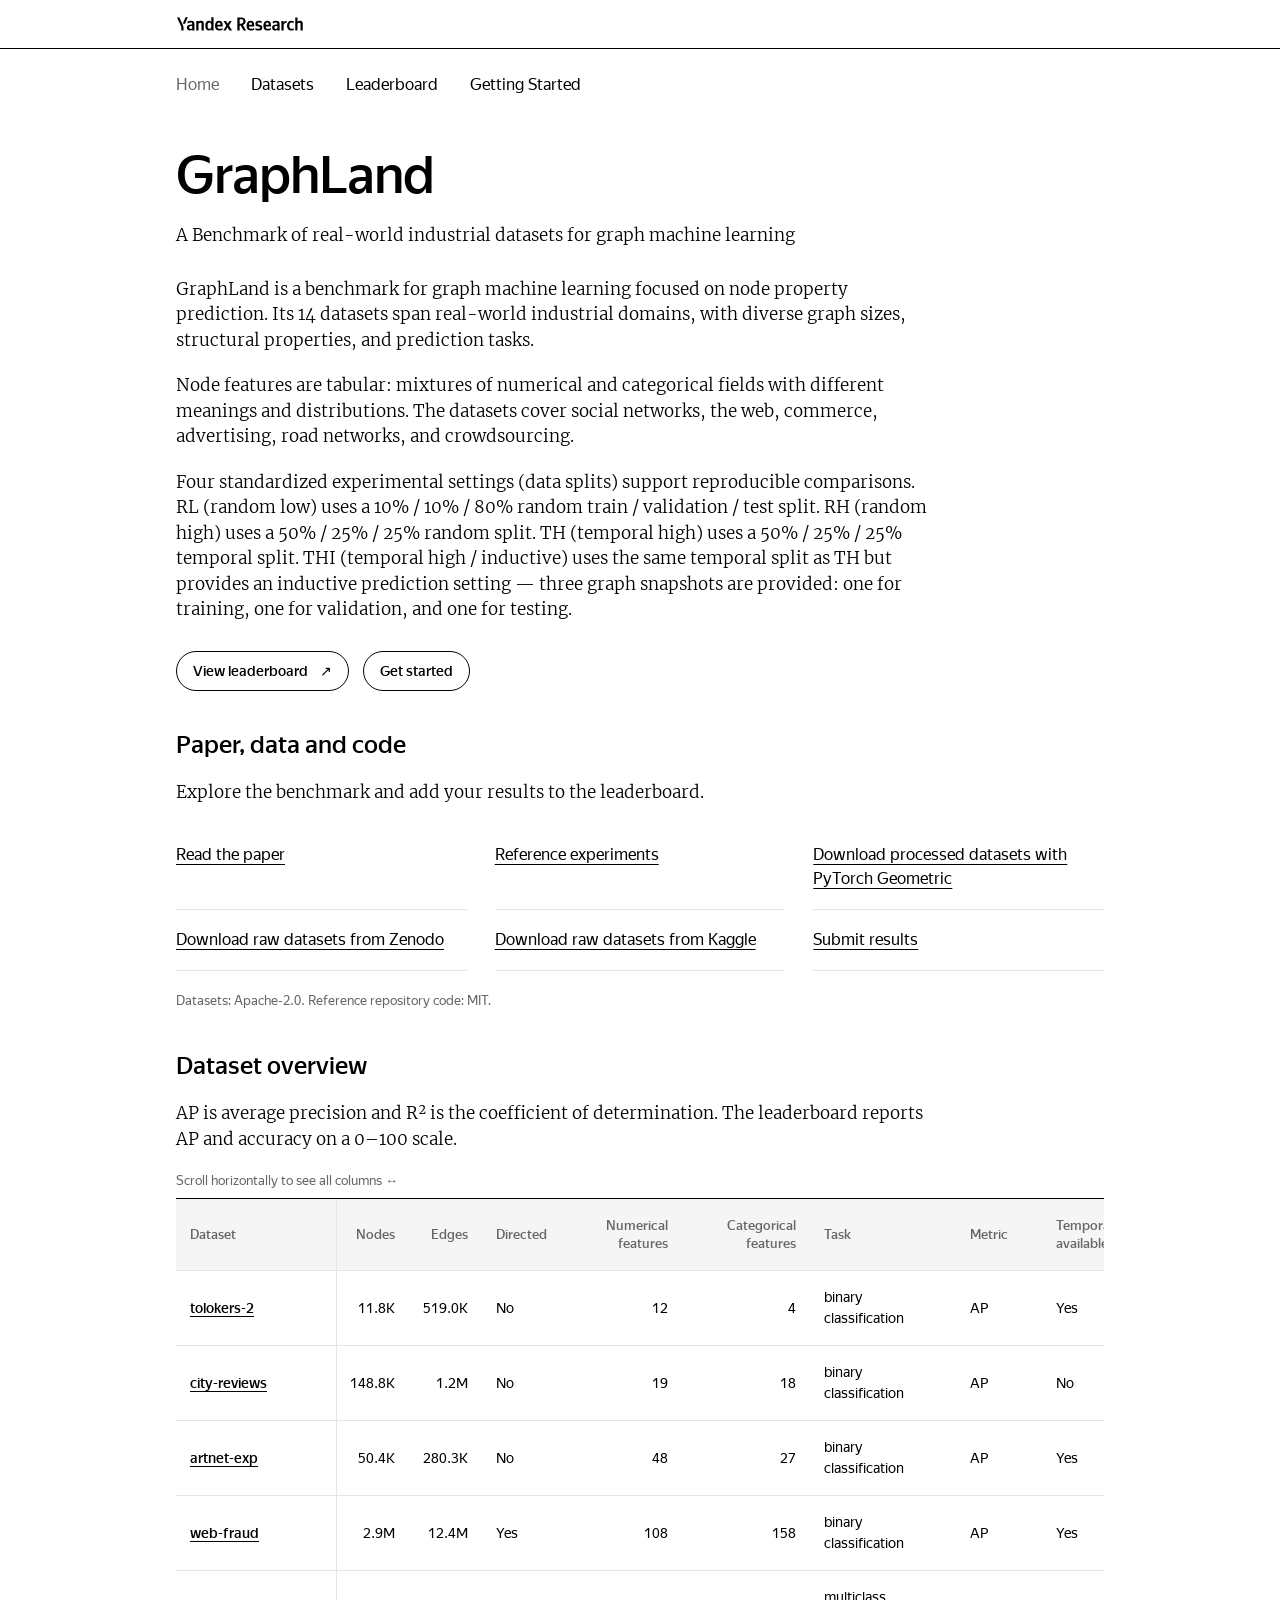
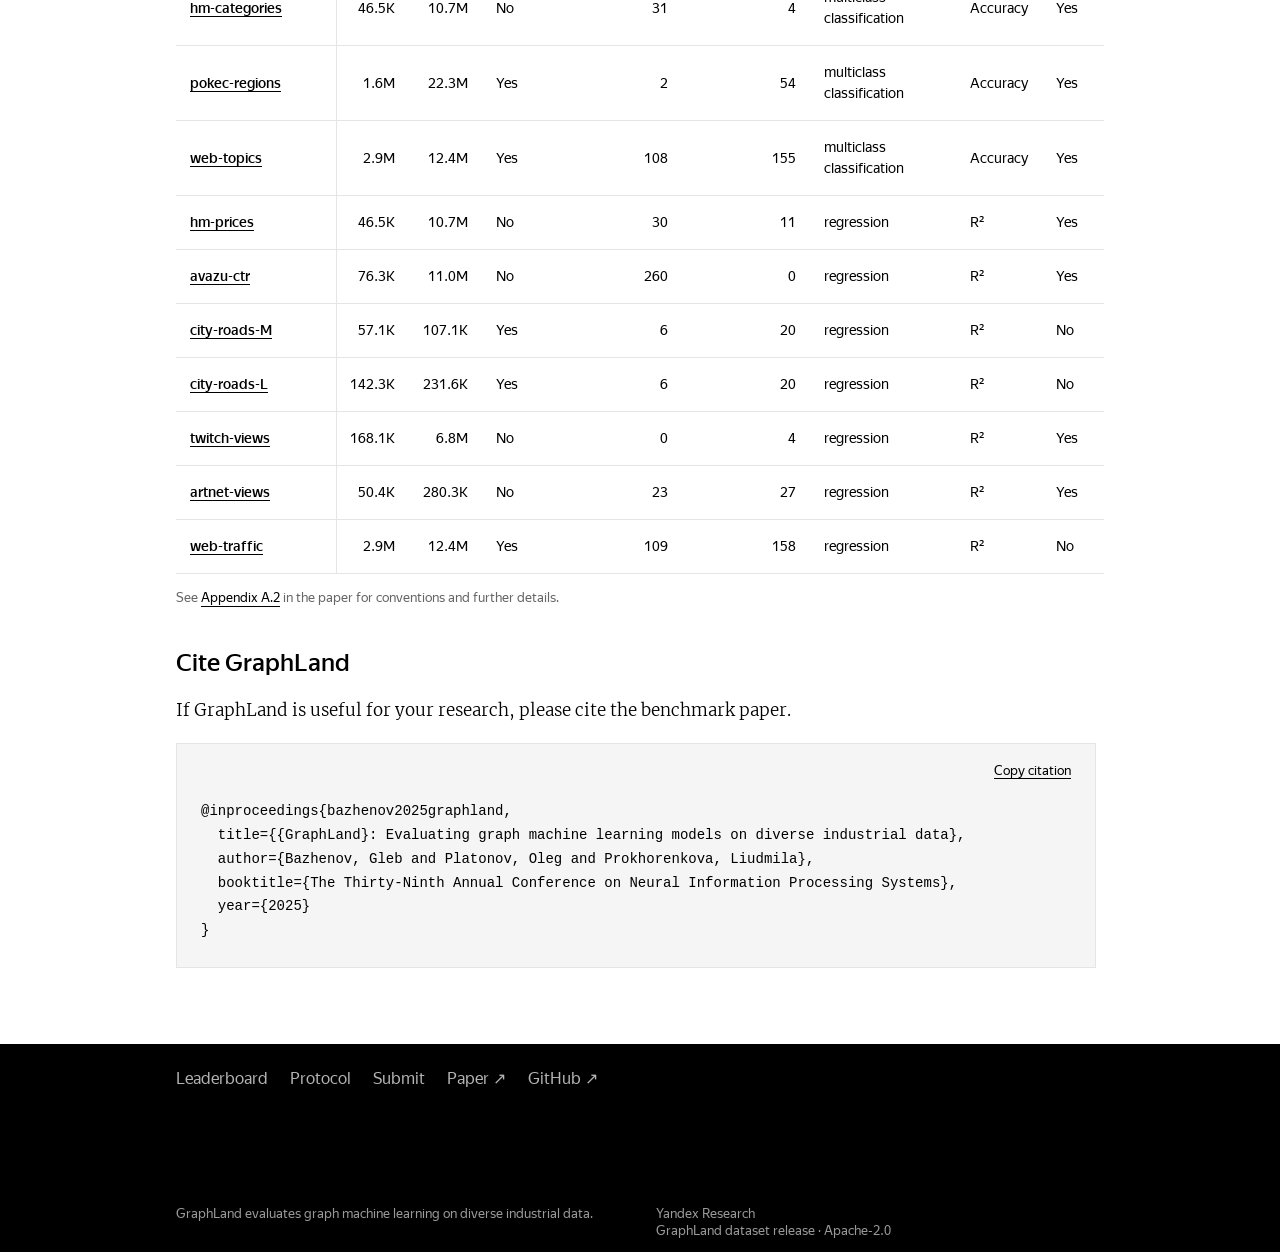
==== commit ed4be61d: "Resolve GraphLand site review findings" ====
--- a/site/index.html
+++ b/site/index.html
@@ -25,7 +25,10 @@
       </a>
 
     </div>
-  </header><nav class="project-navigation shell" aria-label="GraphLand sections"><a href="index.html" aria-current="page">Home</a><a href="datasets.html">Datasets</a><a href="leaderboard.html">Leaderboard</a><a href="getting-started.html">Getting Started</a></nav><main id="main-content" class="project-page" tabindex="-1"><section class="shell page-intro"><h1>GraphLand</h1><p class="page-lead">A Benchmark of real-world industrial datasets for graph machine learning</p></section><section class="shell article-copy"><p>GraphLand is a benchmark for graph machine learning focused on node property prediction. Its 14 datasets span real-world industrial domains, with diverse graph sizes, structural properties, and prediction tasks.</p><p>Node features are tabular: mixtures of numerical and categorical fields with different meanings and distributions. The datasets cover social networks, the web, commerce, advertising, road networks, and crowdsourcing.</p><p>Four standardized experimental settings (data splits) support reproducible comparisons. RL (random low) uses a 10% / 10% / 80% random train / validation / test split. RH (random high) uses a 50% / 25% / 25% random split. TH (temporal high) uses a 50% / 25% / 25% temporal split. THI (temporal high / inductive) uses the same temporal split as TH but provides an inductive prediction setting — three graph snapshots are provided: one for training, one for validation, and one for testing.</p><div class="page-actions"><a class="button" href="leaderboard.html">View leaderboard <span aria-hidden="true">↗</span></a><a class="button button-secondary" href="getting-started.html">Get started</a></div></section><section class="shell page-section"><h2>Paper, data and code</h2><p class="section-description">Explore the benchmark and add your results to the leaderboard.</p><ul class="project-resources"><li><a class="text-link" href="https://arxiv.org/abs/2409.14500" target="_blank" rel="noopener noreferrer">Read the paper</a></li><li><a class="text-link" href="https://github.com/yandex-research/graphland" target="_blank" rel="noopener noreferrer">Reference experiments</a></li><li><a class="text-link" href="https://pytorch-geometric.readthedocs.io/en/stable/generated/torch_geometric.datasets.GraphLandDataset.html" target="_blank" rel="noopener noreferrer">Download processed datasets with PyTorch Geometric</a></li><li><a class="text-link" href="https://zenodo.org/records/16895532" target="_blank" rel="noopener noreferrer">Download raw datasets from Zenodo</a></li><li><a class="text-link" href="https://www.kaggle.com/datasets/bazhenovgleb/graphland" target="_blank" rel="noopener noreferrer">Download raw datasets from Kaggle</a></li><li><a class="text-link" href="https://github.com/ermakov-petr/graphland/issues/new/choose">Submit results</a></li></ul><p class="section-note">Datasets: Apache-2.0. Reference repository code: MIT.</p></section><section class="shell page-section"><h2>Dataset overview</h2><div class="catalog-scroll" role="region" aria-label="GraphLand dataset characteristics" tabindex="0"><table class="data-table dataset-catalog"><caption class="visually-hidden">Characteristics of the 14 GraphLand datasets</caption><thead><tr><th scope="col">Dataset</th><th scope="col">Nodes</th><th scope="col">Edges</th><th scope="col">Directed</th><th scope="col">Numerical features</th><th scope="col">Categorical features</th><th scope="col">Task</th><th scope="col">Metric</th><th scope="col">Temporal split available</th></tr></thead><tbody><tr><th scope="row"><a href="datasets.html#tolokers-2">tolokers-2</a></th><td data-print-label="Nodes">11.8K</td><td data-print-label="Edges">519.0K</td><td data-print-label="Directed">No</td><td data-print-label="Numerical features">12</td><td data-print-label="Categorical features">4</td><td data-print-label="Task">binary classification</td><td data-print-label="Metric">AP</td><td data-print-label="Temporal split available">Yes</td></tr><tr><th scope="row"><a href="datasets.html#city-reviews">city-reviews</a></th><td data-print-label="Nodes">148.8K</td><td data-print-label="Edges">1.2M</td><td data-print-label="Directed">No</td><td data-print-label="Numerical features">19</td><td data-print-label="Categorical features">18</td><td data-print-label="Task">binary classification</td><td data-print-label="Metric">AP</td><td data-print-label="Temporal split available">No</td></tr><tr><th scope="row"><a href="datasets.html#artnet-exp">artnet-exp</a></th><td data-print-label="Nodes">50.4K</td><td data-print-label="Edges">280.3K</td><td data-print-label="Directed">No</td><td data-print-label="Numerical features">48</td><td data-print-label="Categorical features">27</td><td data-print-label="Task">binary classification</td><td data-print-label="Metric">AP</td><td data-print-label="Temporal split available">Yes</td></tr><tr><th scope="row"><a href="datasets.html#web-fraud">web-fraud</a></th><td data-print-label="Nodes">2.9M</td><td data-print-label="Edges">12.4M</td><td data-print-label="Directed">Yes</td><td data-print-label="Numerical features">108</td><td data-print-label="Categorical features">158</td><td data-print-label="Task">binary classification</td><td data-print-label="Metric">AP</td><td data-print-label="Temporal split available">Yes</td></tr><tr><th scope="row"><a href="datasets.html#hm-categories">hm-categories</a></th><td data-print-label="Nodes">46.5K</td><td data-print-label="Edges">10.7M</td><td data-print-label="Directed">No</td><td data-print-label="Numerical features">31</td><td data-print-label="Categorical features">4</td><td data-print-label="Task">multiclass classification</td><td data-print-label="Metric">Accuracy</td><td data-print-label="Temporal split available">Yes</td></tr><tr><th scope="row"><a href="datasets.html#pokec-regions">pokec-regions</a></th><td data-print-label="Nodes">1.6M</td><td data-print-label="Edges">22.3M</td><td data-print-label="Directed">Yes</td><td data-print-label="Numerical features">2</td><td data-print-label="Categorical features">54</td><td data-print-label="Task">multiclass classification</td><td data-print-label="Metric">Accuracy</td><td data-print-label="Temporal split available">Yes</td></tr><tr><th scope="row"><a href="datasets.html#web-topics">web-topics</a></th><td data-print-label="Nodes">2.9M</td><td data-print-label="Edges">12.4M</td><td data-print-label="Directed">Yes</td><td data-print-label="Numerical features">108</td><td data-print-label="Categorical features">155</td><td data-print-label="Task">multiclass classification</td><td data-print-label="Metric">Accuracy</td><td data-print-label="Temporal split available">Yes</td></tr><tr><th scope="row"><a href="datasets.html#hm-prices">hm-prices</a></th><td data-print-label="Nodes">46.5K</td><td data-print-label="Edges">10.7M</td><td data-print-label="Directed">No</td><td data-print-label="Numerical features">30</td><td data-print-label="Categorical features">11</td><td data-print-label="Task">regression</td><td data-print-label="Metric">R²</td><td data-print-label="Temporal split available">Yes</td></tr><tr><th scope="row"><a href="datasets.html#avazu-ctr">avazu-ctr</a></th><td data-print-label="Nodes">76.3K</td><td data-print-label="Edges">11.0M</td><td data-print-label="Directed">No</td><td data-print-label="Numerical features">260</td><td data-print-label="Categorical features">0</td><td data-print-label="Task">regression</td><td data-print-label="Metric">R²</td><td data-print-label="Temporal split available">Yes</td></tr><tr><th scope="row"><a href="datasets.html#city-roads-M">city-roads-M</a></th><td data-print-label="Nodes">57.1K</td><td data-print-label="Edges">107.1K</td><td data-print-label="Directed">Yes</td><td data-print-label="Numerical features">6</td><td data-print-label="Categorical features">20</td><td data-print-label="Task">regression</td><td data-print-label="Metric">R²</td><td data-print-label="Temporal split available">No</td></tr><tr><th scope="row"><a href="datasets.html#city-roads-L">city-roads-L</a></th><td data-print-label="Nodes">142.3K</td><td data-print-label="Edges">231.6K</td><td data-print-label="Directed">Yes</td><td data-print-label="Numerical features">6</td><td data-print-label="Categorical features">20</td><td data-print-label="Task">regression</td><td data-print-label="Metric">R²</td><td data-print-label="Temporal split available">No</td></tr><tr><th scope="row"><a href="datasets.html#twitch-views">twitch-views</a></th><td data-print-label="Nodes">168.1K</td><td data-print-label="Edges">6.8M</td><td data-print-label="Directed">No</td><td data-print-label="Numerical features">0</td><td data-print-label="Categorical features">4</td><td data-print-label="Task">regression</td><td data-print-label="Metric">R²</td><td data-print-label="Temporal split available">Yes</td></tr><tr><th scope="row"><a href="datasets.html#artnet-views">artnet-views</a></th><td data-print-label="Nodes">50.4K</td><td data-print-label="Edges">280.3K</td><td data-print-label="Directed">No</td><td data-print-label="Numerical features">23</td><td data-print-label="Categorical features">27</td><td data-print-label="Task">regression</td><td data-print-label="Metric">R²</td><td data-print-label="Temporal split available">Yes</td></tr><tr><th scope="row"><a href="datasets.html#web-traffic">web-traffic</a></th><td data-print-label="Nodes">2.9M</td><td data-print-label="Edges">12.4M</td><td data-print-label="Directed">Yes</td><td data-print-label="Numerical features">109</td><td data-print-label="Categorical features">158</td><td data-print-label="Task">regression</td><td data-print-label="Metric">R²</td><td data-print-label="Temporal split available">No</td></tr></tbody></table></div><p id="catalog-scroll-hint" class="table-scroll-hint" hidden>Scroll for more dataset characteristics <span aria-hidden="true">→</span></p><p class="table-footnote">See <a class="text-link" href="https://arxiv.org/html/2409.14500v5#A1.SS2" target="_blank" rel="noopener noreferrer">Appendix A.2</a> in the paper for conventions and further details.</p></section><section class="shell page-section" id="citation"><h2>Cite GraphLand</h2><p class="section-description">If GraphLand is useful for your research, please cite the benchmark paper.</p><pre class="code-block" tabindex="0"><code class="language-bibtex">@inproceedings{bazhenov2025graphland,
+  </header><nav class="project-navigation shell" aria-label="GraphLand sections"><a href="index.html" aria-current="page">Home</a><a href="datasets.html">Datasets</a><a href="leaderboard.html">Leaderboard</a><a href="getting-started.html">Getting Started</a></nav><main id="main-content" class="project-page" tabindex="-1"><section class="shell page-intro"><h1>GraphLand</h1><p class="page-lead">A Benchmark of real-world industrial datasets for graph machine learning</p></section><section class="shell article-copy"><p>GraphLand is a benchmark for graph machine learning focused on node property prediction. Its 14 datasets span real-world industrial domains, with diverse graph sizes, structural properties, and prediction tasks.</p><p>Node features are tabular: mixtures of numerical and categorical fields with different meanings and distributions. The datasets cover social networks, the web, commerce, advertising, road networks, and crowdsourcing.</p><p>Four standardized experimental settings (data splits) support reproducible comparisons. RL (random low) uses a 10% / 10% / 80% random train / validation / test split. RH (random high) uses a 50% / 25% / 25% random split. TH (temporal high) uses a 50% / 25% / 25% temporal split. THI (temporal high / inductive) uses the same temporal split as TH but provides an inductive prediction setting — three graph snapshots are provided: one for training, one for validation, and one for testing.</p><div class="page-actions"><a class="button" href="leaderboard.html">View leaderboard <span aria-hidden="true">↗</span></a><a class="button button-secondary" href="getting-started.html">Get started</a></div></section><section class="shell page-section"><h2>Paper, data and code</h2><p class="section-description">Explore the benchmark and add your results to the leaderboard.</p><ul class="project-resources"><li><a class="text-link" href="https://arxiv.org/abs/2409.14500" target="_blank" rel="noopener noreferrer">Read the paper</a></li><li><a class="text-link" href="https://github.com/yandex-research/graphland" target="_blank" rel="noopener noreferrer">Reference experiments</a></li><li><a class="text-link" href="https://pytorch-geometric.readthedocs.io/en/stable/generated/torch_geometric.datasets.GraphLandDataset.html" target="_blank" rel="noopener noreferrer">Download processed datasets with PyTorch Geometric</a></li><li><a class="text-link" href="https://zenodo.org/records/16895532" target="_blank" rel="noopener noreferrer">Download raw datasets from Zenodo</a></li><li><a class="text-link" href="https://www.kaggle.com/datasets/bazhenovgleb/graphland" target="_blank" rel="noopener noreferrer">Download raw datasets from Kaggle</a></li><li><a class="text-link" href="https://github.com/ermakov-petr/graphland/issues/new/choose">Submit results</a></li></ul><p class="section-note">Datasets: Apache-2.0. Reference repository code: MIT.</p></section><section class="shell page-section"><h2>Dataset overview</h2>
+  <p class="section-description">AP is average precision and R² is the coefficient of determination. The leaderboard reports AP and accuracy on a 0–100 scale.</p>
+  <p id="catalog-scroll-hint" class="table-scroll-hint" hidden>Scroll horizontally to see all columns <span aria-hidden="true">↔</span></p>
+  <div class="catalog-scroll" role="region" aria-label="GraphLand dataset characteristics" tabindex="0"><table class="data-table dataset-catalog"><caption class="visually-hidden">Characteristics of the 14 GraphLand datasets</caption><thead><tr><th scope="col">Dataset</th><th scope="col">Nodes</th><th scope="col">Edges</th><th scope="col">Directed</th><th scope="col">Numerical features</th><th scope="col">Categorical features</th><th scope="col">Task</th><th scope="col">Metric</th><th scope="col">Temporal split available</th></tr></thead><tbody><tr><th scope="row"><a href="datasets.html#tolokers-2">tolokers-2</a></th><td data-print-label="Nodes">11.8K</td><td data-print-label="Edges">519.0K</td><td data-print-label="Directed">No</td><td data-print-label="Numerical features">12</td><td data-print-label="Categorical features">4</td><td data-print-label="Task">binary classification</td><td data-print-label="Metric">AP</td><td data-print-label="Temporal split available">Yes</td></tr><tr><th scope="row"><a href="datasets.html#city-reviews">city-reviews</a></th><td data-print-label="Nodes">148.8K</td><td data-print-label="Edges">1.2M</td><td data-print-label="Directed">No</td><td data-print-label="Numerical features">19</td><td data-print-label="Categorical features">18</td><td data-print-label="Task">binary classification</td><td data-print-label="Metric">AP</td><td data-print-label="Temporal split available">No</td></tr><tr><th scope="row"><a href="datasets.html#artnet-exp">artnet-exp</a></th><td data-print-label="Nodes">50.4K</td><td data-print-label="Edges">280.3K</td><td data-print-label="Directed">No</td><td data-print-label="Numerical features">48</td><td data-print-label="Categorical features">27</td><td data-print-label="Task">binary classification</td><td data-print-label="Metric">AP</td><td data-print-label="Temporal split available">Yes</td></tr><tr><th scope="row"><a href="datasets.html#web-fraud">web-fraud</a></th><td data-print-label="Nodes">2.9M</td><td data-print-label="Edges">12.4M</td><td data-print-label="Directed">Yes</td><td data-print-label="Numerical features">108</td><td data-print-label="Categorical features">158</td><td data-print-label="Task">binary classification</td><td data-print-label="Metric">AP</td><td data-print-label="Temporal split available">Yes</td></tr><tr><th scope="row"><a href="datasets.html#hm-categories">hm-categories</a></th><td data-print-label="Nodes">46.5K</td><td data-print-label="Edges">10.7M</td><td data-print-label="Directed">No</td><td data-print-label="Numerical features">31</td><td data-print-label="Categorical features">4</td><td data-print-label="Task">multiclass classification</td><td data-print-label="Metric">Accuracy</td><td data-print-label="Temporal split available">Yes</td></tr><tr><th scope="row"><a href="datasets.html#pokec-regions">pokec-regions</a></th><td data-print-label="Nodes">1.6M</td><td data-print-label="Edges">22.3M</td><td data-print-label="Directed">Yes</td><td data-print-label="Numerical features">2</td><td data-print-label="Categorical features">54</td><td data-print-label="Task">multiclass classification</td><td data-print-label="Metric">Accuracy</td><td data-print-label="Temporal split available">Yes</td></tr><tr><th scope="row"><a href="datasets.html#web-topics">web-topics</a></th><td data-print-label="Nodes">2.9M</td><td data-print-label="Edges">12.4M</td><td data-print-label="Directed">Yes</td><td data-print-label="Numerical features">108</td><td data-print-label="Categorical features">155</td><td data-print-label="Task">multiclass classification</td><td data-print-label="Metric">Accuracy</td><td data-print-label="Temporal split available">Yes</td></tr><tr><th scope="row"><a href="datasets.html#hm-prices">hm-prices</a></th><td data-print-label="Nodes">46.5K</td><td data-print-label="Edges">10.7M</td><td data-print-label="Directed">No</td><td data-print-label="Numerical features">30</td><td data-print-label="Categorical features">11</td><td data-print-label="Task">regression</td><td data-print-label="Metric">R²</td><td data-print-label="Temporal split available">Yes</td></tr><tr><th scope="row"><a href="datasets.html#avazu-ctr">avazu-ctr</a></th><td data-print-label="Nodes">76.3K</td><td data-print-label="Edges">11.0M</td><td data-print-label="Directed">No</td><td data-print-label="Numerical features">260</td><td data-print-label="Categorical features">0</td><td data-print-label="Task">regression</td><td data-print-label="Metric">R²</td><td data-print-label="Temporal split available">Yes</td></tr><tr><th scope="row"><a href="datasets.html#city-roads-M">city-roads-M</a></th><td data-print-label="Nodes">57.1K</td><td data-print-label="Edges">107.1K</td><td data-print-label="Directed">Yes</td><td data-print-label="Numerical features">6</td><td data-print-label="Categorical features">20</td><td data-print-label="Task">regression</td><td data-print-label="Metric">R²</td><td data-print-label="Temporal split available">No</td></tr><tr><th scope="row"><a href="datasets.html#city-roads-L">city-roads-L</a></th><td data-print-label="Nodes">142.3K</td><td data-print-label="Edges">231.6K</td><td data-print-label="Directed">Yes</td><td data-print-label="Numerical features">6</td><td data-print-label="Categorical features">20</td><td data-print-label="Task">regression</td><td data-print-label="Metric">R²</td><td data-print-label="Temporal split available">No</td></tr><tr><th scope="row"><a href="datasets.html#twitch-views">twitch-views</a></th><td data-print-label="Nodes">168.1K</td><td data-print-label="Edges">6.8M</td><td data-print-label="Directed">No</td><td data-print-label="Numerical features">0</td><td data-print-label="Categorical features">4</td><td data-print-label="Task">regression</td><td data-print-label="Metric">R²</td><td data-print-label="Temporal split available">Yes</td></tr><tr><th scope="row"><a href="datasets.html#artnet-views">artnet-views</a></th><td data-print-label="Nodes">50.4K</td><td data-print-label="Edges">280.3K</td><td data-print-label="Directed">No</td><td data-print-label="Numerical features">23</td><td data-print-label="Categorical features">27</td><td data-print-label="Task">regression</td><td data-print-label="Metric">R²</td><td data-print-label="Temporal split available">Yes</td></tr><tr><th scope="row"><a href="datasets.html#web-traffic">web-traffic</a></th><td data-print-label="Nodes">2.9M</td><td data-print-label="Edges">12.4M</td><td data-print-label="Directed">Yes</td><td data-print-label="Numerical features">109</td><td data-print-label="Categorical features">158</td><td data-print-label="Task">regression</td><td data-print-label="Metric">R²</td><td data-print-label="Temporal split available">No</td></tr></tbody></table></div><p class="table-footnote">See <a class="text-link" href="https://arxiv.org/html/2409.14500v5#A1.SS2" target="_blank" rel="noopener noreferrer">Appendix A.2</a> in the paper for conventions and further details.</p></section><section class="shell page-section" id="citation"><h2>Cite GraphLand</h2><p class="section-description">If GraphLand is useful for your research, please cite the benchmark paper.</p><pre class="code-block" tabindex="0"><code class="language-bibtex">@inproceedings{bazhenov2025graphland,
   title={{GraphLand}: Evaluating graph machine learning models on diverse industrial data},
   author={Bazhenov, Gleb and Platonov, Oleg and Prokhorenkova, Liudmila},
   booktitle={The Thirty-Ninth Annual Conference on Neural Information Processing Systems},
--- a/site/assets/styles.css
+++ b/site/assets/styles.css
@@ -257,25 +257,6 @@
   background: var(--yellow-hover);
 }
 
-.review-note {
-  display: flex;
-  align-items: flex-start;
-  max-width: 660px;
-  gap: 10px;
-  margin-top: 22px;
-  color: var(--gray-700);
-  font-size: 13px;
-}
-
-.review-dot {
-  flex: 0 0 auto;
-  width: 7px;
-  height: 7px;
-  margin-top: 6px;
-  border-radius: 50%;
-  background: var(--black);
-}
-
 .result-note h2 {
   font-size: 14px;
   font-weight: 500;
@@ -523,7 +504,7 @@
   overflow-wrap: anywhere;
 }
 
-.reset-filters {
+.text-button {
   flex: 0 0 auto;
   min-height: 44px;
   padding: 6px 0;
@@ -537,7 +518,7 @@
   cursor: pointer;
 }
 
-.reset-filters:hover {
+.text-button:hover {
   color: var(--gray-700);
 }
 
@@ -549,19 +530,10 @@
   text-align: right;
 }
 
-.table-meta {
-  display: flex;
-  align-items: center;
-  justify-content: space-between;
-  gap: 24px;
-  min-height: 46px;
-  padding: 12px 0;
+.result-status {
+  margin-bottom: 12px;
   color: var(--gray-700);
   font-size: 13px;
-}
-
-.metric-note {
-  text-align: right;
 }
 
 .table-scroll {
@@ -886,14 +858,6 @@
   margin-top: 16px;
 }
 
-.protocol-file {
-  margin-top: auto;
-  padding-top: 20px;
-  color: var(--gray-500);
-  font-family: ui-monospace, SFMono-Regular, Menlo, Consolas, monospace;
-  font-size: 11px;
-}
-
 .protocol-callout {
   margin-top: 28px;
   padding-top: 24px;
@@ -928,7 +892,7 @@
 }
 
 .public-warning {
-  max-width: var(--reading-width);
+  margin-top: 20px;
 }
 
 .site-footer {
@@ -1023,16 +987,6 @@
 
 .error-actions .text-link {
   margin-top: 0;
-}
-
-.build-info {
-  margin-top: 20px;
-  color: var(--gray-700);
-  font-size: 13px;
-}
-
-.build-info a {
-  text-decoration: underline;
 }
 
 .result-details-heading {
@@ -1302,7 +1256,8 @@
 
   .tabs-secondary {
     display: grid;
-    grid-template-columns: repeat(2, minmax(0, 1fr));
+    /* Use one column when enlarged labels need more room. */
+    grid-template-columns: repeat(auto-fit, minmax(min(100%, max(8em, calc((100% - 16px) / 2))), 1fr));
     column-gap: 16px;
     justify-items: start;
   }
@@ -1388,16 +1343,6 @@
   .tabs-primary button {
     min-width: 0;
     padding-inline: 0;
-  }
-
-  .table-meta {
-    align-items: flex-start;
-    flex-direction: column;
-    gap: 2px;
-  }
-
-  .metric-note {
-    text-align: left;
   }
 
   #leaderboard-table {
@@ -1604,7 +1549,7 @@
 }
 .article-copy > p, .section-description { margin-bottom: 20px; }
 .page-actions { display: flex; flex-wrap: wrap; gap: 14px; margin-block: 28px 0; }
-.page-intro .review-note { margin-top: 16px; max-width: var(--reading-width); }
+.page-intro .review-note { margin: 16px 0 0; }
 .project-page .leaderboard-section { padding-block: 24px 0; }
 .page-section { margin-top: var(--section-spacing); }
 .page-section > h2,
@@ -1622,6 +1567,7 @@
 .project-resources li { padding-block: 18px; border-bottom: 1px solid var(--gray-200); }
 .project-resources .text-link { margin-top: 0; font-size: var(--resource-size); font-weight: 400; }
 .text-link:hover { color: var(--gray-700); }
+#catalog-scroll-hint { margin: 0 0 8px; text-align: start; }
 .catalog-scroll { max-width: 100%; overflow-x: auto; border-top: 1px solid var(--black); border-bottom: 1px solid var(--gray-200); scrollbar-color: var(--gray-300) transparent; }
 .dataset-catalog { min-width: 1000px; }
 .dataset-catalog th, .dataset-catalog td { text-align: left; }
@@ -1638,11 +1584,15 @@
 .dataset-tags { display: flex; flex-wrap: wrap; gap: 12px 20px; margin-top: 18px; }
 .dataset-tags a { display: inline-flex; align-items: center; min-height: 32px; font-size: 14px; color: var(--gray-700); text-decoration: underline; text-underline-offset: 3px; }
 .dataset-tags a:hover { color: var(--black); }
+.dataset-license { white-space: nowrap; }
 .code-block { max-width: var(--code-width); margin: 20px 0; padding: 24px; overflow-x: auto; border: 1px solid var(--gray-200); border-radius: 0; background: var(--gray-100); font-size: 14px; line-height: 1.7; tab-size: 4; }
 .code-block code { font-family: ui-monospace, SFMono-Regular, Menlo, Consolas, monospace; font-size: inherit; }
 .code-example { max-width: var(--code-width); margin: 20px 0; border: 1px solid var(--gray-200); background: var(--gray-100); }
 .code-example .code-block { margin: 0; border: 0; padding-top: 8px; }
 .code-toolbar { display: flex; align-items: center; justify-content: flex-end; gap: 16px; padding: 4px 24px 0; }
+@media screen {
+  .code-scroll-hint:not([hidden]) + :is(.code-example, .code-block) { margin-top: 8px; }
+}
 .copy-code { flex: 0 0 auto; min-height: 44px; border: 0; padding: 8px 0; background: transparent; color: var(--black); font-size: 13px; text-decoration: underline; text-underline-offset: 3px; cursor: pointer; }
 .copy-code:hover { color: var(--gray-700); }
 .copy-code[aria-disabled="true"] { color: var(--gray-700); cursor: wait; }
@@ -1654,7 +1604,9 @@
 .guide-notes { max-width: var(--reading-width); padding-left: 22px; }
 .project-page p > code, .guide-notes li > code { font-family: ui-monospace, SFMono-Regular, Menlo, Consolas, monospace; font-size: .9em; overflow-wrap: anywhere; }
 .guide-notes li { margin-bottom: 16px; }
-#citation > .section-description { max-width: var(--code-width); }
+#citation > .section-description,
+#data-access > .section-description { max-width: var(--code-width); }
+[data-page="leaderboard"] .page-intro > :is(.page-lead, .review-note) { max-width: none; }
 @media (max-width: 1600px) {
   :root {
     --page-heading-size: 40px;
--- a/site/assets/print.css
+++ b/site/assets/print.css
@@ -13,8 +13,8 @@
   .shell { width: 100%; max-width: none; padding-inline: 0; }
   .site-header { position: static; height: auto; margin-bottom: 12pt; background: #fff; }
   .header-inner { height: auto; padding: 0 0 8pt; }
-  .skip-link, .project-navigation, .page-actions, .dataset-index, .code-toolbar,
-  .table-scroll-hint, .filter-row, #reset-filters, .sort-indicator,
+  .skip-link, .project-navigation, .page-actions, .dataset-index, .code-toolbar, .code-scroll-hint,
+  .table-scroll-hint, .filter-row, #reset-filters, .sort-indicator, .result-status,
   .dialog-close { display: none !important; }
   .project-page { padding-bottom: 0; }
   .page-intro { padding: 0 0 10pt; }
@@ -39,7 +39,6 @@
   .tabs button[aria-selected="true"] { padding: 0; min-height: 0; border: 0; white-space: normal; color: #000; }
   .task-control, .catalog-scroll, .table-scroll { overflow: visible; max-height: none; border: 0; }
   .control-block, .task-control { padding-top: 0; margin-top: 8pt; }
-  .table-meta { display: block; margin-block: 10pt; }
   .filter-feedback { margin-top: 6pt; }
   .data-table, .data-table tbody, .data-table tr { display: block; }
   #leaderboard-table, .dataset-catalog { width: 100%; min-width: 0; }
@@ -69,6 +68,9 @@
   .code-block { max-width: none; margin-block: 8pt; padding: 8pt; overflow: visible; white-space: pre-wrap; overflow-wrap: anywhere; font-size: 9pt; line-height: 1.45; background: #fff; break-inside: avoid; }
   .code-example .code-block { padding: 8pt; }
   .code-block span { color: inherit; }
+  .training-example > .section-description { break-after: avoid; }
+  .training-example :is(.code-example, .code-block) { break-inside: auto; }
+  .training-example .code-block { line-height: 1.35; orphans: 5; widows: 5; }
   .site-footer { padding-block: 8pt 0; margin-top: 0; color: #000; background: #fff; border-top: 1px solid #000; break-inside: avoid; }
   .site-footer * { color: inherit; }
   .footer-links { display: flex; flex-direction: row; flex-wrap: wrap; gap: 4pt 12pt; }
